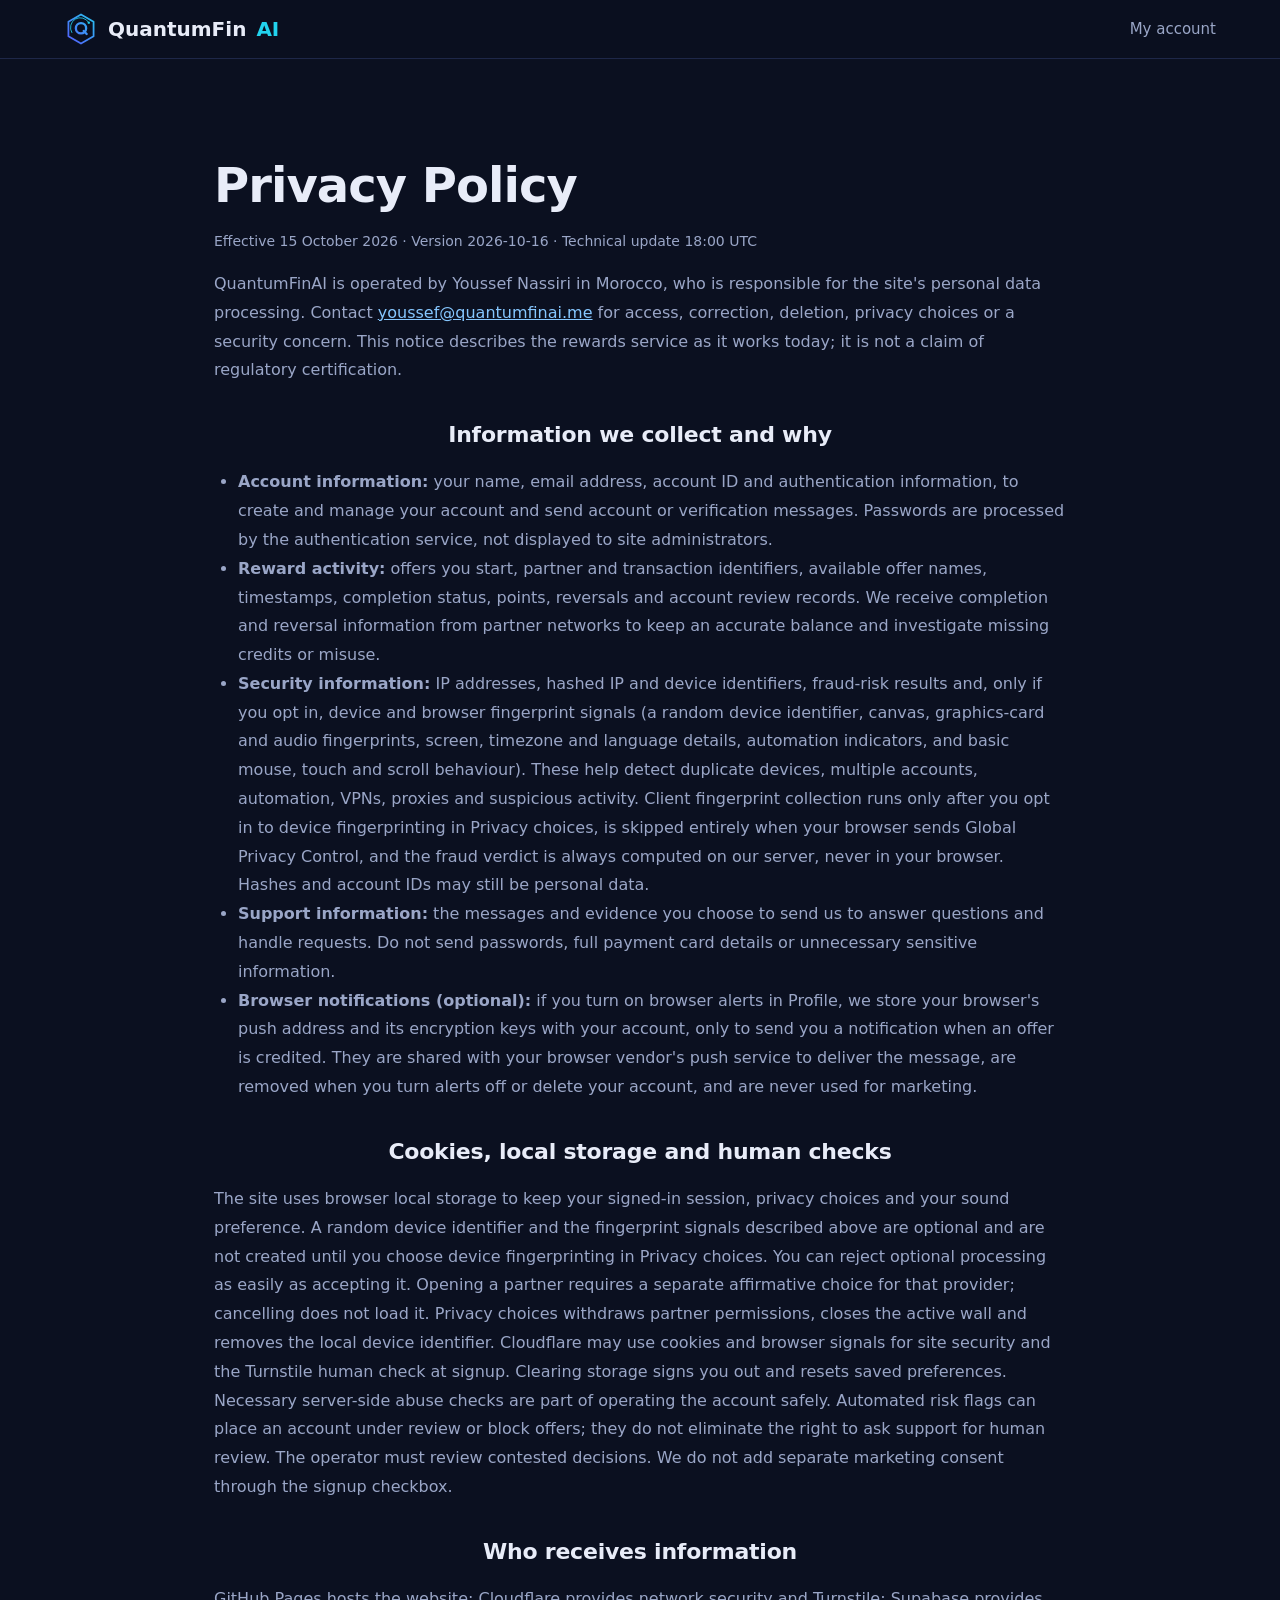
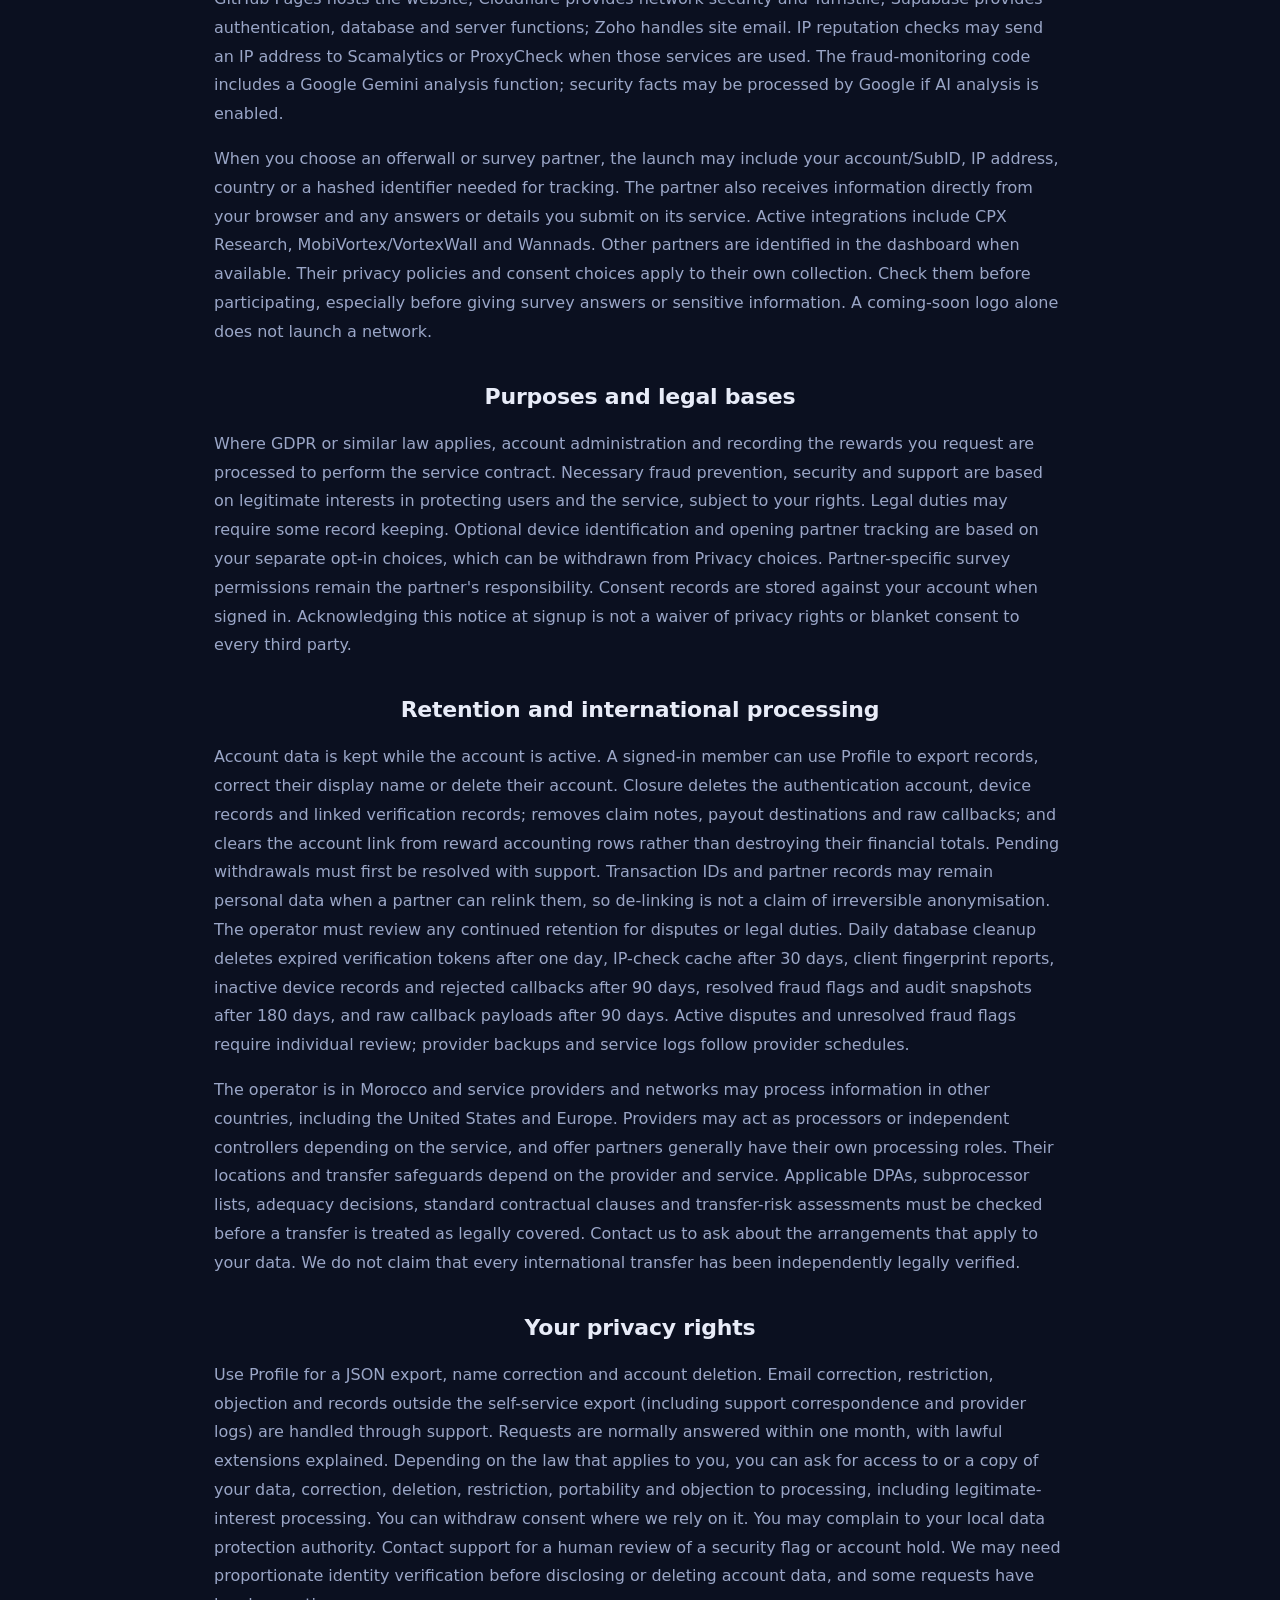
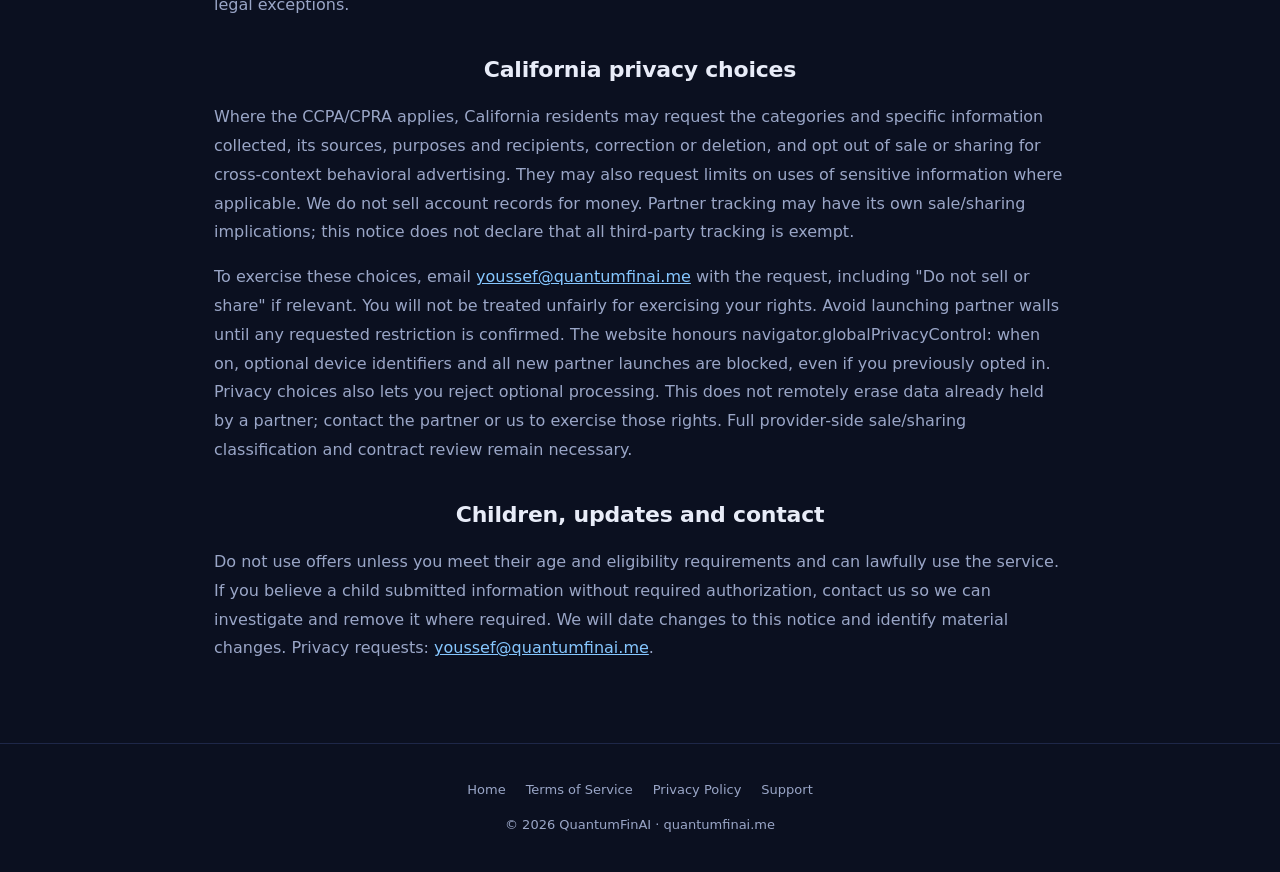
==== privacy/index.html @ 16b4fd33 "Update index.html" ====
<!doctype html><html lang="en"><head><meta charset="utf-8"><meta name="viewport" content="width=device-width,initial-scale=1"><meta name="theme-color" content="#0b1020"><title>Privacy Policy | QuantumFinAI</title><link rel="icon" href="/favicon.svg" type="image/svg+xml">
<link rel="icon" type="image/png" sizes="32x32" href="/favicon-32.png">
<link rel="shortcut icon" href="/favicon.ico">
<link rel="apple-touch-icon" href="/apple-touch-icon.png"><link rel="stylesheet" href="/style.css?v=20261014m"><style>.legal{max-width:900px;margin:auto;padding:100px 24px 64px}.legal h1{font-size:clamp(32px,6vw,48px);margin-bottom:16px}.legal h2{font-size:22px;margin:32px 0 12px}.legal p,.legal li{line-height:1.8;color:var(--mut)}.legal ul{padding-left:24px}.legal a{color:#86c7ff;text-decoration:underline}.legal .updated{font-size:14px}.nav .brand{white-space:nowrap}</style></head><body><header class="nav"><a class="brand" href="/"><img class="logo" src="/assets/logo/logo-mark.svg" alt="QuantumFinAI logo"> QuantumFin<b>AI</b></a><nav><a href="/#account">My account</a></nav></header><main class="legal"><h1>Privacy Policy</h1><p class="updated">Effective 15 October 2026 · Version 2026-10-16 · Technical update 18:00 UTC</p><p>QuantumFinAI is operated by Youssef Nassiri in Morocco, who is responsible for the site's personal data processing. Contact <a href="mailto:youssef@quantumfinai.me">youssef@quantumfinai.me</a> for access, correction, deletion, privacy choices or a security concern. This notice describes the rewards service as it works today; it is not a claim of regulatory certification.</p>
<h2>Information we collect and why</h2><ul><li><strong>Account information:</strong> your name, email address, account ID and authentication information, to create and manage your account and send account or verification messages. Passwords are processed by the authentication service, not displayed to site administrators.</li><li><strong>Reward activity:</strong> offers you start, partner and transaction identifiers, available offer names, timestamps, completion status, points, reversals and account review records. We receive completion and reversal information from partner networks to keep an accurate balance and investigate missing credits or misuse.</li><li><strong>Security information:</strong> IP addresses, hashed IP and device identifiers, fraud-risk results and, only if you opt in, device and browser fingerprint signals (a random device identifier, canvas, graphics-card and audio fingerprints, screen, timezone and language details, automation indicators, and basic mouse, touch and scroll behaviour). These help detect duplicate devices, multiple accounts, automation, VPNs, proxies and suspicious activity. Client fingerprint collection runs only after you opt in to device fingerprinting in Privacy choices, is skipped entirely when your browser sends Global Privacy Control, and the fraud verdict is always computed on our server, never in your browser. Hashes and account IDs may still be personal data.</li><li><strong>Support information:</strong> the messages and evidence you choose to send us to answer questions and handle requests. Do not send passwords, full payment card details or unnecessary sensitive information.</li><li><strong>Browser notifications (optional):</strong> if you turn on browser alerts in Profile, we store your browser's push address and its encryption keys with your account, only to send you a notification when an offer is credited. They are shared with your browser vendor's push service to deliver the message, are removed when you turn alerts off or delete your account, and are never used for marketing.</li></ul>
<h2>Cookies, local storage and human checks</h2><p>The site uses browser local storage to keep your signed-in session, privacy choices and your sound preference. A random device identifier and the fingerprint signals described above are optional and are not created until you choose device fingerprinting in Privacy choices. You can reject optional processing as easily as accepting it. Opening a partner requires a separate affirmative choice for that provider; cancelling does not load it. Privacy choices withdraws partner permissions, closes the active wall and removes the local device identifier. Cloudflare may use cookies and browser signals for site security and the Turnstile human check at signup. Clearing storage signs you out and resets saved preferences. Necessary server-side abuse checks are part of operating the account safely. Automated risk flags can place an account under review or block offers; they do not eliminate the right to ask support for human review. The operator must review contested decisions. We do not add separate marketing consent through the signup checkbox.</p>
<h2>Who receives information</h2><p>GitHub Pages hosts the website; Cloudflare provides network security and Turnstile; Supabase provides authentication, database and server functions; Zoho handles site email. IP reputation checks may send an IP address to Scamalytics or ProxyCheck when those services are used. The fraud-monitoring code includes a Google Gemini analysis function; security facts may be processed by Google if AI analysis is enabled.</p><p>When you choose an offerwall or survey partner, the launch may include your account/SubID, IP address, country or a hashed identifier needed for tracking. The partner also receives information directly from your browser and any answers or details you submit on its service. Active integrations include CPX Research, MobiVortex/VortexWall and Wannads. Other partners are identified in the dashboard when available. Their privacy policies and consent choices apply to their own collection. Check them before participating, especially before giving survey answers or sensitive information. A coming-soon logo alone does not launch a network.</p>
<h2>Purposes and legal bases</h2><p>Where GDPR or similar law applies, account administration and recording the rewards you request are processed to perform the service contract. Necessary fraud prevention, security and support are based on legitimate interests in protecting users and the service, subject to your rights. Legal duties may require some record keeping. Optional device identification and opening partner tracking are based on your separate opt-in choices, which can be withdrawn from Privacy choices. Partner-specific survey permissions remain the partner's responsibility. Consent records are stored against your account when signed in. Acknowledging this notice at signup is not a waiver of privacy rights or blanket consent to every third party.</p>
<h2>Retention and international processing</h2><p>Account data is kept while the account is active. A signed-in member can use Profile to export records, correct their display name or delete their account. Closure deletes the authentication account, device records and linked verification records; removes claim notes, payout destinations and raw callbacks; and clears the account link from reward accounting rows rather than destroying their financial totals. Pending withdrawals must first be resolved with support. Transaction IDs and partner records may remain personal data when a partner can relink them, so de-linking is not a claim of irreversible anonymisation. The operator must review any continued retention for disputes or legal duties. Daily database cleanup deletes expired verification tokens after one day, IP-check cache after 30 days, client fingerprint reports, inactive device records and rejected callbacks after 90 days, resolved fraud flags and audit snapshots after 180 days, and raw callback payloads after 90 days. Active disputes and unresolved fraud flags require individual review; provider backups and service logs follow provider schedules.</p><p>The operator is in Morocco and service providers and networks may process information in other countries, including the United States and Europe. Providers may act as processors or independent controllers depending on the service, and offer partners generally have their own processing roles. Their locations and transfer safeguards depend on the provider and service. Applicable DPAs, subprocessor lists, adequacy decisions, standard contractual clauses and transfer-risk assessments must be checked before a transfer is treated as legally covered. Contact us to ask about the arrangements that apply to your data. We do not claim that every international transfer has been independently legally verified.</p>
<h2>Your privacy rights</h2><p>Use Profile for a JSON export, name correction and account deletion. Email correction, restriction, objection and records outside the self-service export (including support correspondence and provider logs) are handled through support. Requests are normally answered within one month, with lawful extensions explained. Depending on the law that applies to you, you can ask for access to or a copy of your data, correction, deletion, restriction, portability and objection to processing, including legitimate-interest processing. You can withdraw consent where we rely on it. You may complain to your local data protection authority. Contact support for a human review of a security flag or account hold. We may need proportionate identity verification before disclosing or deleting account data, and some requests have legal exceptions.</p>
<h2>California privacy choices</h2><p>Where the CCPA/CPRA applies, California residents may request the categories and specific information collected, its sources, purposes and recipients, correction or deletion, and opt out of sale or sharing for cross-context behavioral advertising. They may also request limits on uses of sensitive information where applicable. We do not sell account records for money. Partner tracking may have its own sale/sharing implications; this notice does not declare that all third-party tracking is exempt.</p><p>To exercise these choices, email <a href="mailto:youssef@quantumfinai.me?subject=Privacy%20request">youssef@quantumfinai.me</a> with the request, including "Do not sell or share" if relevant. You will not be treated unfairly for exercising your rights. Avoid launching partner walls until any requested restriction is confirmed. The website honours navigator.globalPrivacyControl: when on, optional device identifiers and all new partner launches are blocked, even if you previously opted in. Privacy choices also lets you reject optional processing. This does not remotely erase data already held by a partner; contact the partner or us to exercise those rights. Full provider-side sale/sharing classification and contract review remain necessary.</p>
<h2>Children, updates and contact</h2><p>Do not use offers unless you meet their age and eligibility requirements and can lawfully use the service. If you believe a child submitted information without required authorization, contact us so we can investigate and remove it where required. We will date changes to this notice and identify material changes. Privacy requests: <a href="mailto:youssef@quantumfinai.me">youssef@quantumfinai.me</a>.</p></main><footer><div class="fl"><a href="/">Home</a><a href="/terms">Terms of Service</a><a href="/privacy">Privacy Policy</a><a href="mailto:youssef@quantumfinai.me">Support</a></div>© 2026 QuantumFinAI · quantumfinai.me</footer></body></html>
---- style.css ----
:root{--bg:#0b1020;--bg2:#10172c;--card:#151d38;--tx:#e8ecf8;--mut:#9aa6c7;--a:#4f8cff;--b:#8b5cf6;--c:#22d3ee}
*{box-sizing:border-box}html{scroll-behavior:smooth}
body{margin:0;background:var(--bg);color:var(--tx);font-family:system-ui,"Segoe UI",Tahoma,Arial,sans-serif;line-height:1.6}
a{color:inherit;text-decoration:none}
.nav{position:sticky;top:0;z-index:5;display:flex;justify-content:space-between;align-items:center;padding:14px 5vw;background:rgba(11,16,32,.9);backdrop-filter:blur(8px);border-bottom:1px solid #1e2748}
.nav nav{display:flex;gap:22px;align-items:center;font-size:15px;color:var(--mut)}
.nav nav a:hover{color:#fff}
.brand{font-weight:700;font-size:20px;display:flex;align-items:center;gap:10px;direction:ltr}
.brand b{color:var(--c)}
.logo{width:34px;height:34px;display:block}
.btn{display:inline-block;border:0;cursor:pointer;color:#fff;font:inherit;font-weight:600;padding:10px 20px;border-radius:12px;background:linear-gradient(135deg,var(--a),var(--b));transition:transform .15s,box-shadow .15s}
.btn:hover{transform:translateY(-2px);box-shadow:0 8px 24px rgba(79,140,255,.35)}
.btn.small{padding:7px 16px;font-size:14px}.btn.big{padding:14px 28px;font-size:17px}
.btn.ghost{background:transparent;border:1px solid #33407a}
.hero{text-align:center;padding:90px 5vw 70px;background:radial-gradient(ellipse at 50% 0,#1b2a66 0,transparent 65%)}
.badge{display:inline-block;padding:5px 14px;border:1px solid #33407a;border-radius:99px;color:var(--c);font-size:13px;margin-bottom:20px}
h1{font-size:clamp(32px,5.5vw,60px);margin:0 0 16px;line-height:1.25}
.grad{background:linear-gradient(90deg,var(--a),var(--c));-webkit-background-clip:text;background-clip:text;color:transparent}
.sub{max-width:640px;margin:0 auto 30px;color:var(--mut);font-size:18px}
.cta{display:flex;gap:14px;justify-content:center;flex-wrap:wrap}
.note{color:var(--mut);font-size:13px;margin-top:14px}
section{padding:64px 5vw}section.alt{background:var(--bg2)}
h2{font-size:30px;margin:0 0 28px}h2 small{font-size:15px;color:var(--mut);font-weight:400;margin-inline-start:10px}
.grid{display:grid;grid-template-columns:repeat(auto-fill,minmax(250px,1fr));gap:20px}
.card{background:var(--card);border:1px solid #232d55;border-radius:16px;padding:22px;display:flex;flex-direction:column;gap:8px;transition:transform .2s,border-color .2s}
.card:hover{transform:translateY(-4px);border-color:var(--a)}
.card h3{margin:0;font-size:18px}.card p{margin:0;color:var(--mut);font-size:15px;flex:1}
.thumb{height:110px;border-radius:12px;background:linear-gradient(135deg,var(--a),var(--b));display:grid;place-items:center;font-size:40px}
.price{font-weight:700;color:var(--c)}
.tag{align-self:flex-start;font-size:12px;padding:3px 10px;border-radius:99px;background:#1f2a55;color:var(--c)}
.ico{font-size:34px}
.cardbox{display:flex;gap:40px;align-items:center;justify-content:space-between;flex-wrap:wrap;max-width:980px;margin:auto;background:var(--card);border:1px solid #232d55;border-radius:24px;padding:40px}
.cardbox .txt{flex:1;min-width:260px}.cardbox p{color:var(--mut)}
.ccard{width:320px;height:200px;border-radius:18px;padding:22px;background:linear-gradient(135deg,#1d4ed8,#7c3aed 60%,#06b6d4);display:flex;flex-direction:column;justify-content:space-between;direction:ltr;box-shadow:0 20px 50px rgba(79,70,229,.35);transform:rotate(-3deg);transition:transform .3s}
.ccard:hover{transform:rotate(0)}
.chip{width:42px;height:32px;border-radius:7px;background:#f5d98a}
.num{font-size:20px;letter-spacing:2px}.row{display:flex;justify-content:space-between;font-size:12px;opacity:.85}
.formbox{max-width:460px;margin:auto;background:var(--card);border:1px solid #232d55;border-radius:20px;padding:32px}
form{display:flex;flex-direction:column;gap:16px}label{display:flex;flex-direction:column;gap:6px;font-size:14px;color:var(--mut)}
input{padding:12px;border-radius:10px;border:1px solid #2d3a70;background:#0d1330;color:#fff;font:inherit}
input:focus{outline:2px solid var(--a)}
footer{text-align:center;padding:30px;color:var(--mut);font-size:13px;border-top:1px solid #1e2748}
#toast{position:fixed;bottom:24px;left:50%;transform:translate(-50%,100px);background:#1f2a55;border:1px solid var(--a);padding:12px 22px;border-radius:12px;transition:transform .3s;z-index:9}
#toast.on{transform:translate(-50%,0)}
@media(max-width:720px){.nav nav a:not(.btn){display:none}}
.sh{font-size:16px;color:var(--mut);margin:20px 0 12px}
.pills{display:flex;flex-wrap:wrap;gap:12px}
.pill{background:var(--card);border:1px solid #232d55;border-radius:12px;padding:12px 18px;font-size:15px;display:flex;gap:10px;align-items:center}
.pill i{font-style:normal;font-weight:800;font-size:12px;padding:4px 8px;border-radius:6px;background:linear-gradient(135deg,var(--a),var(--b));direction:ltr}
.card .def{font-size:13px;color:var(--c)}
.tabs{display:flex;gap:8px;margin-bottom:18px}.tab{flex:1;padding:9px;border-radius:10px;border:1px solid #2d3a70;background:transparent;color:var(--mut);font:inherit;cursor:pointer}.tab.on{background:linear-gradient(135deg,var(--a),var(--b));color:#fff;border-color:transparent}
/* motion */
@keyframes rise{from{opacity:0;transform:translateY(18px)}to{opacity:1;transform:none}}
@keyframes float{0%,100%{transform:rotate(-3deg) translateY(0)}50%{transform:rotate(-3deg) translateY(-10px)}}
@keyframes glow{0%,100%{opacity:.55}50%{opacity:1}}
.hero>*{animation:rise .7s both}.hero>*:nth-child(2){animation-delay:.08s}.hero>*:nth-child(3){animation-delay:.16s}.hero>*:nth-child(4){animation-delay:.24s}.hero>*:nth-child(5){animation-delay:.32s}
.hero{position:relative;overflow:hidden}.hero::before{content:"";position:absolute;inset:-30% 20% auto;height:420px;background:radial-gradient(circle,rgba(34,211,238,.18),transparent 65%);animation:glow 6s ease-in-out infinite;pointer-events:none}
.js .rv{opacity:0;transform:translateY(22px);transition:opacity .6s ease,transform .6s ease}
.js .rv.in{opacity:1;transform:none}
.card,.pill,.btn,.tab,input{transition:transform .25s ease,box-shadow .25s ease,border-color .25s ease,background .25s ease,opacity .6s ease}
.card:hover{box-shadow:0 14px 34px rgba(79,140,255,.18)}
.thumb{transition:filter .3s}.card:hover .thumb{filter:brightness(1.15)}
.pill:hover{transform:translateY(-3px);border-color:var(--a)}
.ccard{animation:float 6s ease-in-out infinite}.ccard:hover{animation-play-state:paused}
.nav nav a:not(.btn){position:relative}.nav nav a:not(.btn)::after{content:"";position:absolute;left:0;bottom:-4px;height:2px;width:0;background:var(--c);transition:width .25s}.nav nav a:not(.btn):hover::after{width:100%}
.btn:active{transform:scale(.97)}
@media(prefers-reduced-motion:reduce){*,*::before,*::after{animation:none!important;transition:none!important}.js .rv{opacity:1;transform:none}html{scroll-behavior:auto}}

.bal{font-size:44px;font-weight:800}.bal small{font-size:16px;color:var(--mut);font-weight:500}
.bar{height:8px;border-radius:8px;background:#1e2748;margin:10px 0 14px;overflow:hidden}.bar i{display:block;height:100%;background:linear-gradient(90deg,var(--a),var(--c))}
.slot{opacity:.85;border-style:dashed}.pts{margin-top:8px;color:var(--c);font-weight:600}
.pill small{display:block;color:var(--mut);font-size:12px}.chips .pill{cursor:default}.chips .pill.on{border-color:var(--a);color:#fff}
.faq{max-width:760px;margin:0 auto}.faq details{background:var(--card);border:1px solid #1e2748;border-radius:12px;padding:14px 18px;margin-bottom:10px}
.faq summary{cursor:pointer;font-weight:600}.faq p{color:var(--mut);margin:8px 0 0}

/* premium pass */
body{-webkit-font-smoothing:antialiased;overflow-x:hidden}
.nav{padding:12px 5vw}.nav nav{gap:20px}
.hero{padding:clamp(56px,10vw,120px) 5vw clamp(48px,7vw,80px);background:radial-gradient(ellipse at 50% -10%,#24388a 0,transparent 60%),radial-gradient(circle at 85% 30%,rgba(139,92,246,.18),transparent 45%)}
h1{letter-spacing:-.02em;line-height:1.12;font-size:clamp(34px,7vw,68px)}
.sub{font-size:clamp(16px,2.2vw,20px)}
.stats{display:flex;justify-content:center;gap:clamp(18px,5vw,56px);margin-top:44px;flex-wrap:wrap}
.stats div{display:flex;flex-direction:column;align-items:center}.stats b{font-size:22px;background:linear-gradient(90deg,var(--a),var(--c));-webkit-background-clip:text;background-clip:text;color:transparent}.stats span{font-size:13px;color:var(--mut)}
section{padding:clamp(48px,8vw,96px) 5vw}
h2{font-size:clamp(26px,4vw,38px);letter-spacing:-.01em;text-align:center;margin-bottom:34px}
.lead{max-width:640px;margin:-16px auto 34px;text-align:center;color:var(--mut)}
.grid{max-width:1100px;margin:auto}
.card{background:linear-gradient(180deg,rgba(255,255,255,.04),rgba(255,255,255,.01)),var(--card);box-shadow:0 1px 0 rgba(255,255,255,.04) inset}
.steps .thumb{height:70px;font-size:30px}
.pills{justify-content:center;max-width:1100px;margin:auto}
.faq details[open]{border-color:var(--a)}
.btn{box-shadow:0 6px 20px rgba(79,140,255,.22)}
a:focus-visible,button:focus-visible,summary:focus-visible,input:focus-visible{outline:2px solid var(--c);outline-offset:2px}
footer{padding:36px 5vw}.fl{display:flex;gap:20px;justify-content:center;flex-wrap:wrap;margin-bottom:14px}.fl a:hover{color:#fff}
@media(max-width:720px){.nav nav{gap:12px}.nav nav a.btn{padding:7px 12px}.cardbox{padding:26px}.ccard{width:100%;max-width:320px}.btn.big{width:100%;text-align:center}.cta{flex-direction:column}}

select{padding:12px;border-radius:10px;border:1px solid #2d3a70;background:#0d1330;color:#fff;font:inherit}
#dash .dtabs{display:flex;gap:8px;flex-wrap:wrap;max-width:1100px;margin:0 auto 24px}#dash .dtabs .tab{flex:0 0 auto;padding:9px 18px}
.dpane{max-width:1100px;margin:auto}.list{display:flex;flex-direction:column;gap:10px}
.lrow{display:grid;grid-template-columns:1.2fr 1.4fr auto;gap:14px;align-items:center;background:var(--card);border:1px solid #232d55;border-radius:12px;padding:12px 16px}
.lrow .lm{color:var(--mut);font-size:14px}.lrow small{color:var(--mut)}
.st{display:inline-block;font-size:12px;padding:3px 10px;border-radius:99px;background:#1f2a55;color:var(--c);text-transform:capitalize}
.st-approved,.st-paid,.st-active{background:#12331f;color:#86efac}.st-rejected,.st-cancelled{background:#3a1620;color:#fca5a5}.st-completed,.st-under_review{background:#33290f;color:#fcd34d}
@media(max-width:720px){.lrow{grid-template-columns:1fr}}
[hidden]{display:none!important}
/* micro-interactions */
@keyframes pop{0%{transform:scale(.96);opacity:0}100%{transform:none;opacity:1}}
.lrow{transition:transform .2s,border-color .2s,box-shadow .2s;animation:pop .35s both}.lrow:hover{transform:translateX(4px);border-color:var(--a)}
.dpane:not([hidden]){animation:rise .4s both}
.bal span{display:inline-block;animation:pop .5s both}
.tab:hover:not(.on){border-color:var(--a);color:#fff}
.btn.small:active,.btn:active{transform:scale(.96)}
.faq details{transition:border-color .2s,background .2s}.faq details:hover{border-color:#33407a}
.faq details[open] p{animation:rise .3s both}
.stats div{transition:transform .2s}.stats div:hover{transform:translateY(-3px)}
.slot:hover{opacity:1}
.st-low,.st-normal,.st-verified{background:#12331f;color:#86efac}.st-medium,.st-review{background:#33290f;color:#fcd34d}.st-high,.st-blocked,.st-reversed{background:#3a1620;color:#fca5a5}
#netgrid .card .btn{margin-top:12px}
.ts{min-height:70px;margin:8px 0}
.st-planned,.st-in_contact{background:#33290f;color:#fcd34d}.st-partner{background:#12331f;color:#86efac}

#dash{scroll-margin-top:76px}#account{scroll-margin-top:76px}#vmsg .btn{display:block;margin-top:10px}#vmsg{line-height:1.6}

/* ---- v2: withdrawal method cards ---- */
.mcards{display:grid;grid-template-columns:repeat(auto-fill,minmax(230px,1fr));gap:16px;max-width:1100px;margin:auto}
.mcard{display:flex;gap:14px;align-items:center;background:linear-gradient(180deg,rgba(255,255,255,.05),rgba(255,255,255,.01)),var(--card);border:1px solid #232d55;border-radius:16px;padding:16px 18px;transition:transform .2s,border-color .2s,box-shadow .2s}
.mcard:hover{transform:translateY(-4px);border-color:var(--a);box-shadow:0 14px 34px rgba(79,140,255,.18)}
.mlogo{width:44px;height:44px;flex:0 0 44px;display:grid;place-items:center;background:#0d1330;border:1px solid #2d3a70;border-radius:12px;overflow:hidden}
.mlogo{font-size:22px}
.mtxt{display:flex;flex-direction:column;gap:2px}.mtxt b{font-size:15px}.mtxt small{color:var(--mut);font-size:12px}
.wdpick{display:flex;gap:10px;align-items:center}.wdpick .mlogo{width:46px;height:46px;flex-basis:46px}
.wdpick select{flex:1}
/* ---- v2: dashboard stat cards ---- */
.dstats{display:grid;grid-template-columns:repeat(auto-fit,minmax(180px,1fr));gap:14px;max-width:1100px;margin:0 auto 26px}
.dstat{background:linear-gradient(180deg,rgba(255,255,255,.05),rgba(255,255,255,.01)),var(--card);border:1px solid #232d55;border-radius:16px;padding:16px 20px;display:flex;flex-direction:column;gap:4px}
.dstat span{font-size:12px;color:var(--mut);text-transform:uppercase;letter-spacing:.06em}
.dstat b{font-size:24px;background:linear-gradient(90deg,var(--a),var(--c));-webkit-background-clip:text;background-clip:text;color:transparent}
.dstat b i{font-style:normal}
/* ---- v2: clickable filter chips ---- */
button.pill{font:inherit;color:inherit;cursor:pointer}
.chips .pill{cursor:pointer;transition:transform .2s,border-color .2s,box-shadow .2s}
.chips .pill:hover{transform:translateY(-2px);border-color:var(--a)}
.chips .pill.on{border-color:var(--a);color:#fff;box-shadow:0 6px 18px rgba(79,140,255,.25)}
/* ---- v2: floating coins in hero ---- */
.coins{position:absolute;inset:0;pointer-events:none;overflow:hidden}
.coins i{position:absolute;bottom:-40px;width:26px;height:26px;border-radius:50%;background:radial-gradient(circle at 35% 35%,#ffe9a8,#f0b90b 60%,#b8860b);box-shadow:0 0 18px rgba(240,185,11,.5);opacity:.7;animation:coinup linear infinite}
.coins i:nth-child(1){left:8%;animation-duration:9s;animation-delay:0s}
.coins i:nth-child(2){left:22%;animation-duration:12s;animation-delay:2s;width:18px;height:18px}
.coins i:nth-child(3){left:45%;animation-duration:10s;animation-delay:4s}
.coins i:nth-child(4){left:63%;animation-duration:13s;animation-delay:1s;width:20px;height:20px}
.coins i:nth-child(5){left:78%;animation-duration:11s;animation-delay:3s}
.coins i:nth-child(6){left:90%;animation-duration:14s;animation-delay:5s;width:16px;height:16px}
@keyframes coinup{to{transform:translateY(-110vh) rotate(340deg);opacity:0}}
.hero>*:not(.coins){position:relative;z-index:1}

@media (prefers-reduced-motion:reduce){.coins{display:none}}

.mcard.soon{opacity:.72;filter:saturate(.7)}.mcard.soon:hover{transform:none;box-shadow:none;border-color:#232d55}.mcard .tag{margin-left:auto;white-space:nowrap}
button.mcard{font:inherit;color:inherit;text-align:left;width:100%;cursor:pointer}
.mcard .mlogo svg{width:30px;height:30px;display:block}
.mcard.soon:active{transform:scale(.98)}

/* ---- v3: App Shell, Offerwall Hub & Modern Profile ---- */
.user-bar{display:flex;align-items:center;gap:14px}
.bal-pill{display:flex;align-items:center;gap:8px;background:#151d38;border:1px solid #2d3a70;padding:6px 14px;border-radius:99px;font-size:14px}
.bal-pill b{color:var(--c);font-size:15px}
.coin-dot{width:10px;height:10px;border-radius:50%;background:linear-gradient(135deg,#ffe9a8,#f0b90b);box-shadow:0 0 8px rgba(240,185,11,.6)}

.app-shell{padding-top:32px;max-width:1160px;margin:0 auto}
.dstat small{font-size:12px;color:var(--mut)}

.wall-grid{display:grid;grid-template-columns:repeat(auto-fill,minmax(260px,1fr));gap:18px}
.wall-card{position:relative;background:linear-gradient(145deg,#182246,#121931);border:1px solid #2a3768;border-radius:18px;padding:22px;display:flex;flex-direction:column;gap:10px;transition:transform .2s,border-color .2s,box-shadow .2s}
.wall-card:hover{transform:translateY(-4px);border-color:var(--c);box-shadow:0 14px 32px rgba(34,211,238,.14)}
.wall-card.live{border-color:rgba(34,211,238,.45)}
.wall-head{display:flex;align-items:center;gap:14px}
.wall-logo{width:48px;height:48px;border-radius:14px;background:linear-gradient(135deg,var(--a),var(--b));display:grid;place-items:center;font-weight:800;font-size:18px;color:#fff}
.wall-viewer{margin-top:24px;background:var(--card);border:1px solid var(--a);border-radius:18px;overflow:hidden}
.wall-bar{display:flex;justify-content:space-between;align-items:center;padding:12px 18px;background:#0d1330;border-bottom:1px solid #232d55}

.prof-grid{display:grid;grid-template-columns:repeat(auto-fit,minmax(320px,1fr));gap:22px}
.prof-card{background:var(--card);border:1px solid #232d55;border-radius:20px;padding:26px;display:flex;flex-direction:column;justify-content:space-between}
.prof-head{display:flex;align-items:center;gap:16px;padding-bottom:20px;border-bottom:1px solid #1e2748}
.prof-avatar{width:60px;height:60px;border-radius:16px;background:linear-gradient(135deg,var(--a),var(--c));display:grid;place-items:center;font-size:24px;font-weight:800;color:#0b1020}
.prof-meta{display:flex;flex-direction:column;gap:14px;padding-top:18px}
.prof-row{display:flex;justify-content:space-between;align-items:center;font-size:14px}
.prof-row > span:first-child{color:var(--mut)}
.uid-box{display:flex;align-items:center;justify-content:space-between;gap:10px;background:#0d1330;border:1px solid #2d3a70;border-radius:12px;padding:10px 14px;margin-bottom:16px}
.uid-box code{font-size:13px;color:var(--c);word-break:break-all}
.prof-rules{display:flex;flex-direction:column;gap:6px;color:var(--mut);background:rgba(13,19,48,.5);padding:12px;border-radius:10px}

.wd-layout{display:grid;grid-template-columns:1fr 1.2fr;gap:28px;align-items:start}
@media(max-width:820px){.wd-layout{grid-template-columns:1fr}}

.modal{background:var(--card);color:var(--tx);border:1px solid var(--a);border-radius:18px;padding:24px;width:min(420px,92vw);box-shadow:0 24px 60px rgba(0,0,0,.6)}
.modal::backdrop{background:rgba(6,10,22,.75);backdrop-filter:blur(4px)}



@media(max-width:600px){.dstats{grid-template-columns:1fr 1fr!important;gap:10px}.dstat{padding:14px}.dstat b{font-size:22px}}

#hero-canvas{position:absolute;inset:0;width:100%;height:100%;pointer-events:none;z-index:0;opacity:.75}
.hero>*:not(canvas){position:relative;z-index:1}
.card,.wall-card,.mcard,.dstat{position:relative;--mx:50%;--my:50%}
.card::before,.wall-card::before,.mcard::before,.dstat::before{content:"";position:absolute;inset:0;border-radius:inherit;background:radial-gradient(420px circle at var(--mx) var(--my),rgba(34,211,238,.12),transparent 45%);opacity:0;transition:opacity .3s;pointer-events:none}
.card:hover::before,.wall-card:hover::before,.mcard:hover::before,.dstat:hover::before{opacity:1}
@media(max-width:720px){#dash .dtabs{flex-wrap:nowrap;overflow-x:auto;scrollbar-width:none;padding-bottom:4px}#dash .dtabs::-webkit-scrollbar{display:none}}
@media(prefers-reduced-motion:reduce){#hero-canvas{display:none}}
#snd-toggle{position:fixed;left:14px;bottom:14px;z-index:60;width:40px;height:40px;border-radius:50%;border:1px solid #232d55;background:rgba(13,19,48,.85);color:#fff;font-size:18px;line-height:1;cursor:pointer;backdrop-filter:blur(6px)}#snd-toggle:hover{border-color:#4f8cff}

.wall-sect{grid-column:1/-1;margin:14px 0 2px;font-size:15px;letter-spacing:.06em;text-transform:uppercase;color:#8fa0d6}
.wall-sect:first-child{margin-top:0}
.wall-card.live .wall-logo{box-shadow:0 0 0 2px rgba(34,211,238,.5)}

/* Pending state while an action runs */
.btn.busy{opacity:.55;cursor:progress}

#privacy-dialog{max-width:560px;width:calc(100% - 32px);max-height:85dvh;overflow:auto;background:#10182b;color:#e7edf7;border:1px solid #47617e;border-radius:16px;padding:24px}#privacy-dialog::backdrop{background:#000a}#privacy-dialog p,#privacy-dialog label{line-height:1.65}#privacy-dialog input{width:18px;height:18px;display:inline-block;margin-right:8px}.privacy-actions{display:flex;flex-wrap:wrap;gap:12px;margin-top:18px}.privacy-fixed{position:fixed;bottom:14px;left:14px;z-index:90;background:#10182b}

.wall-logo.wall-logo-wide{width:96px}
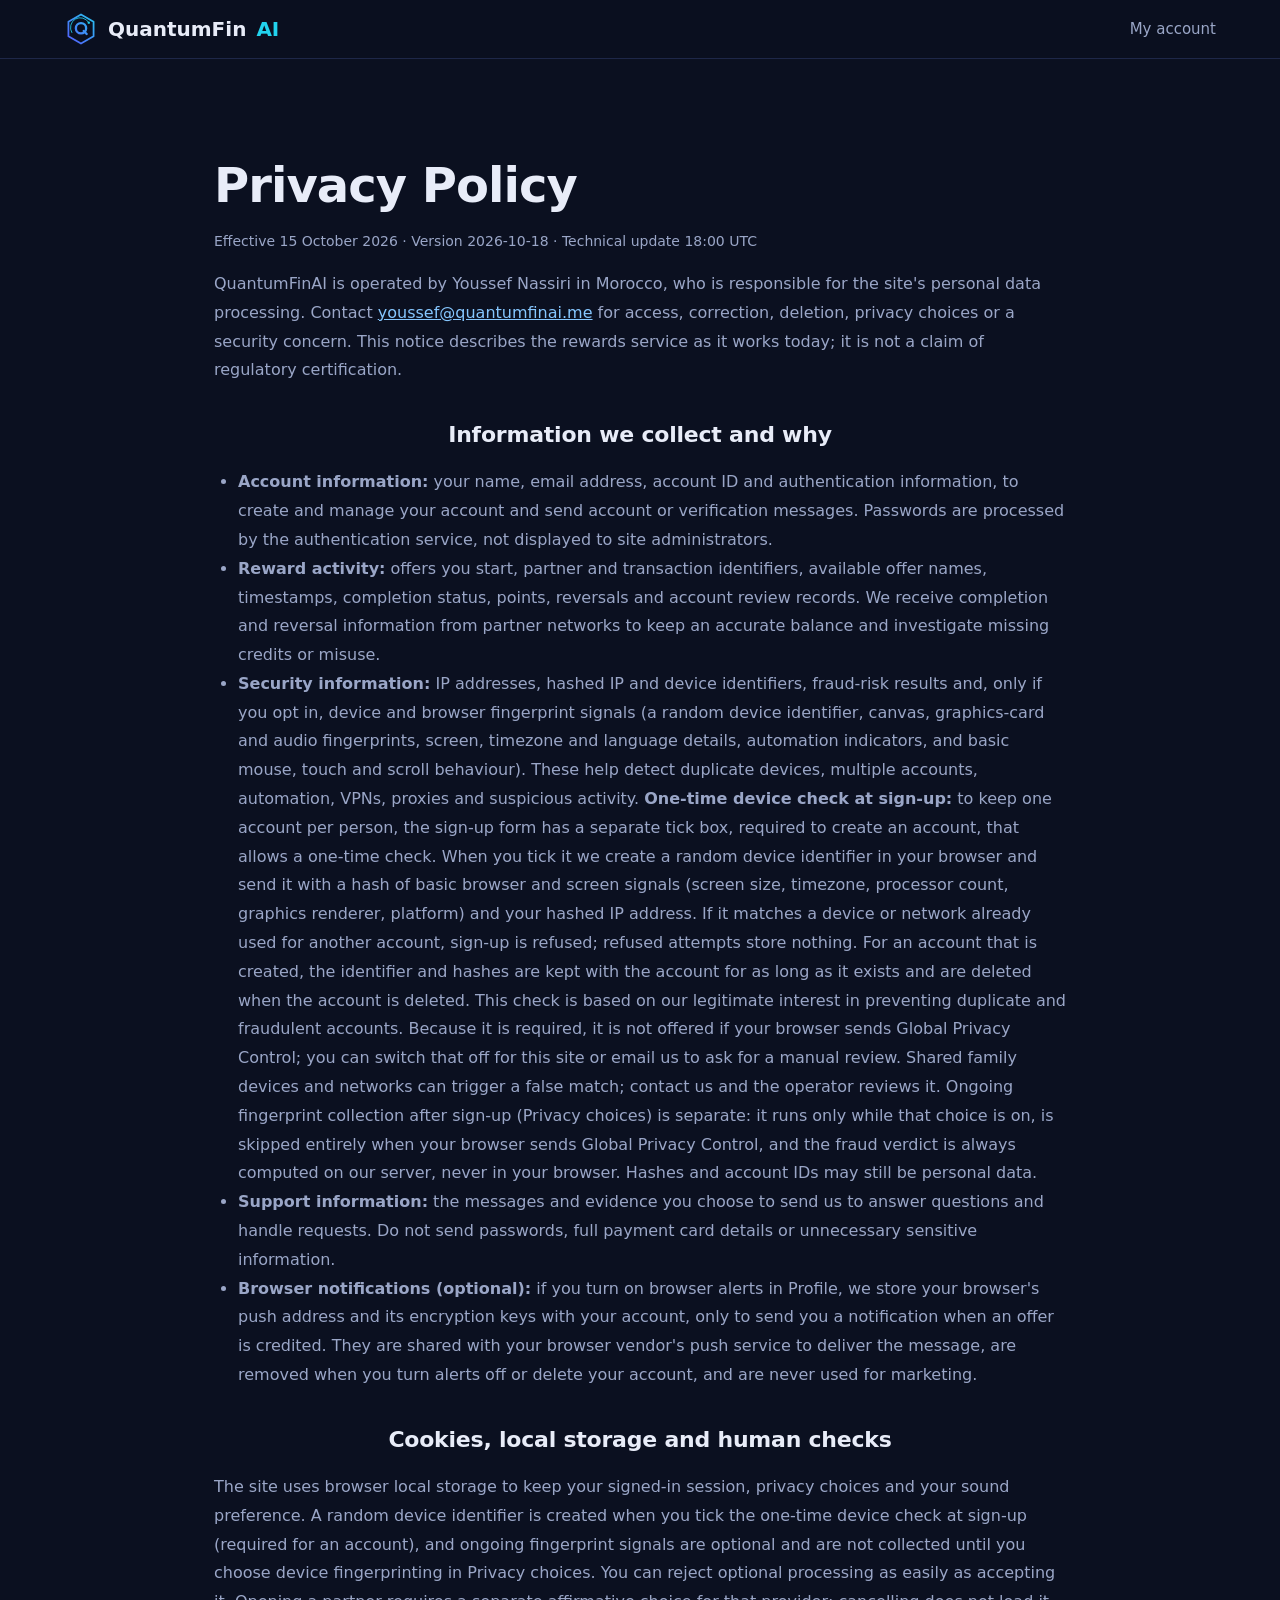
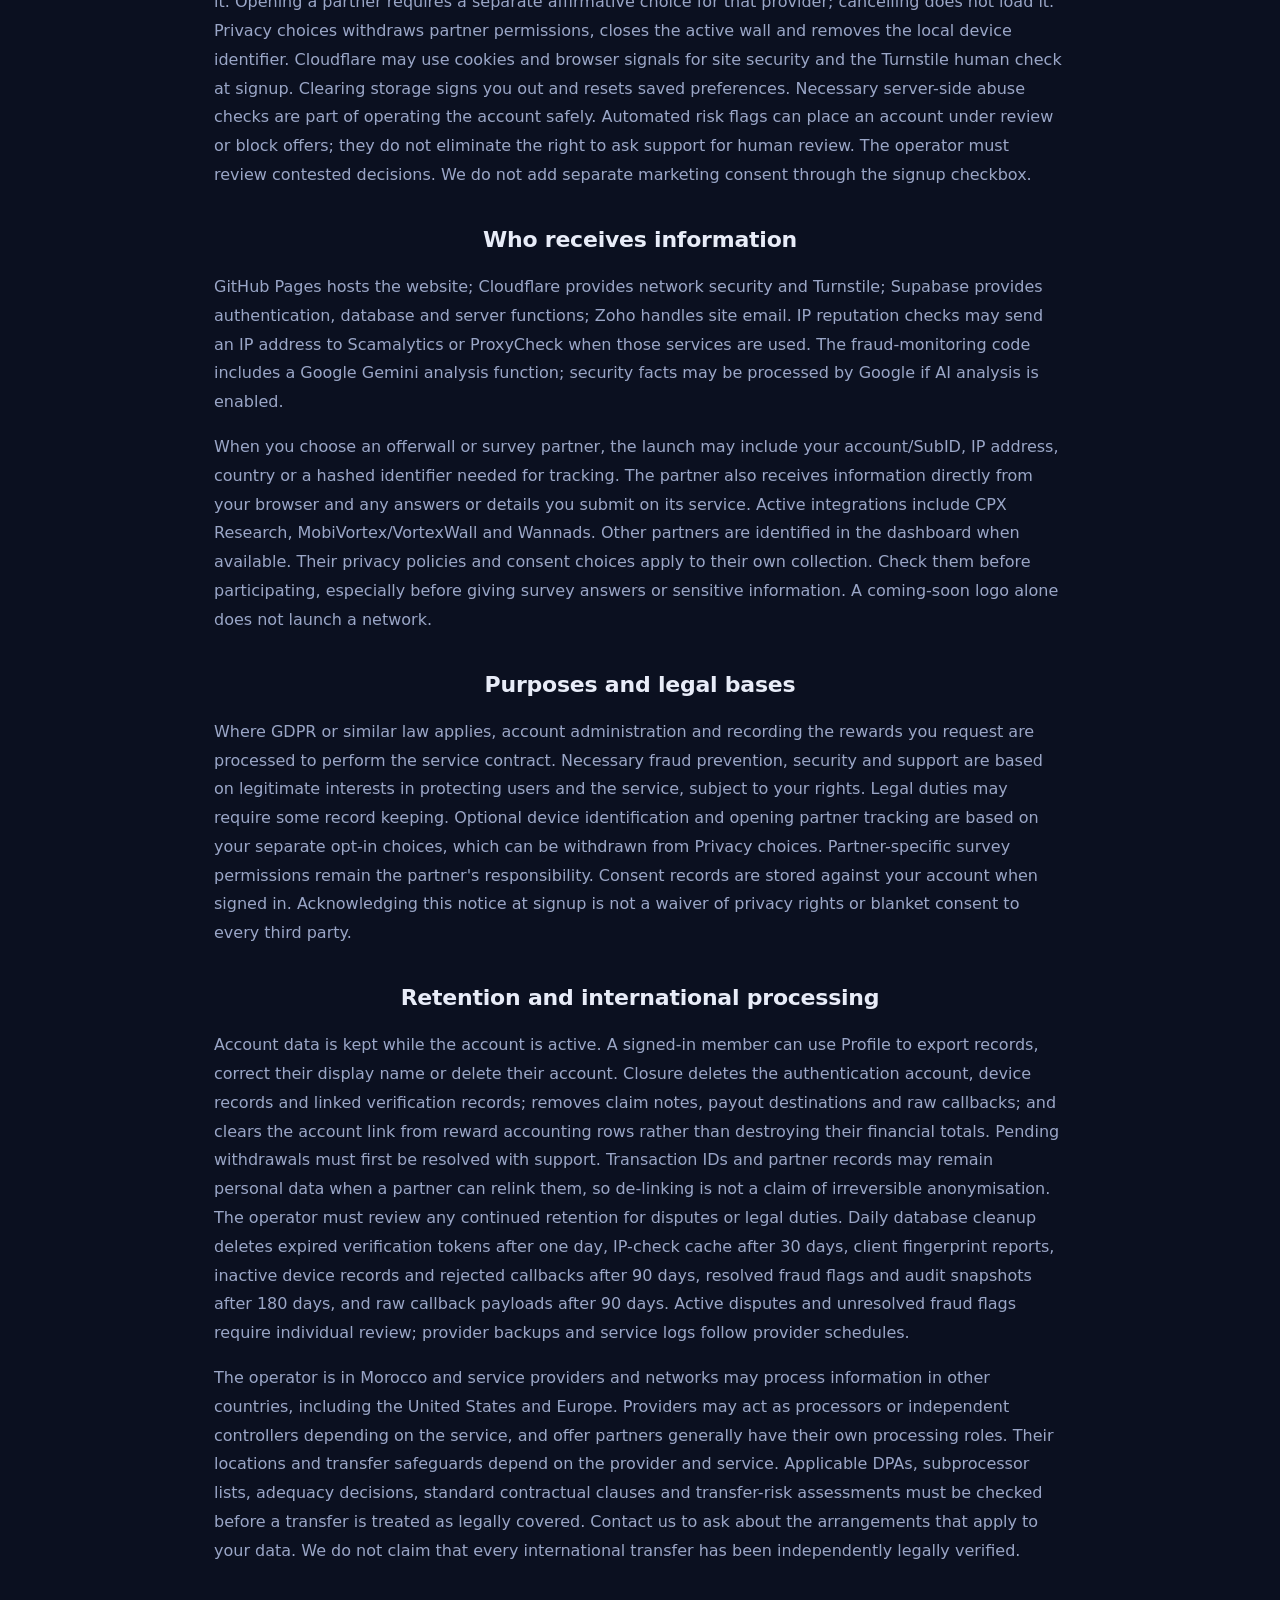
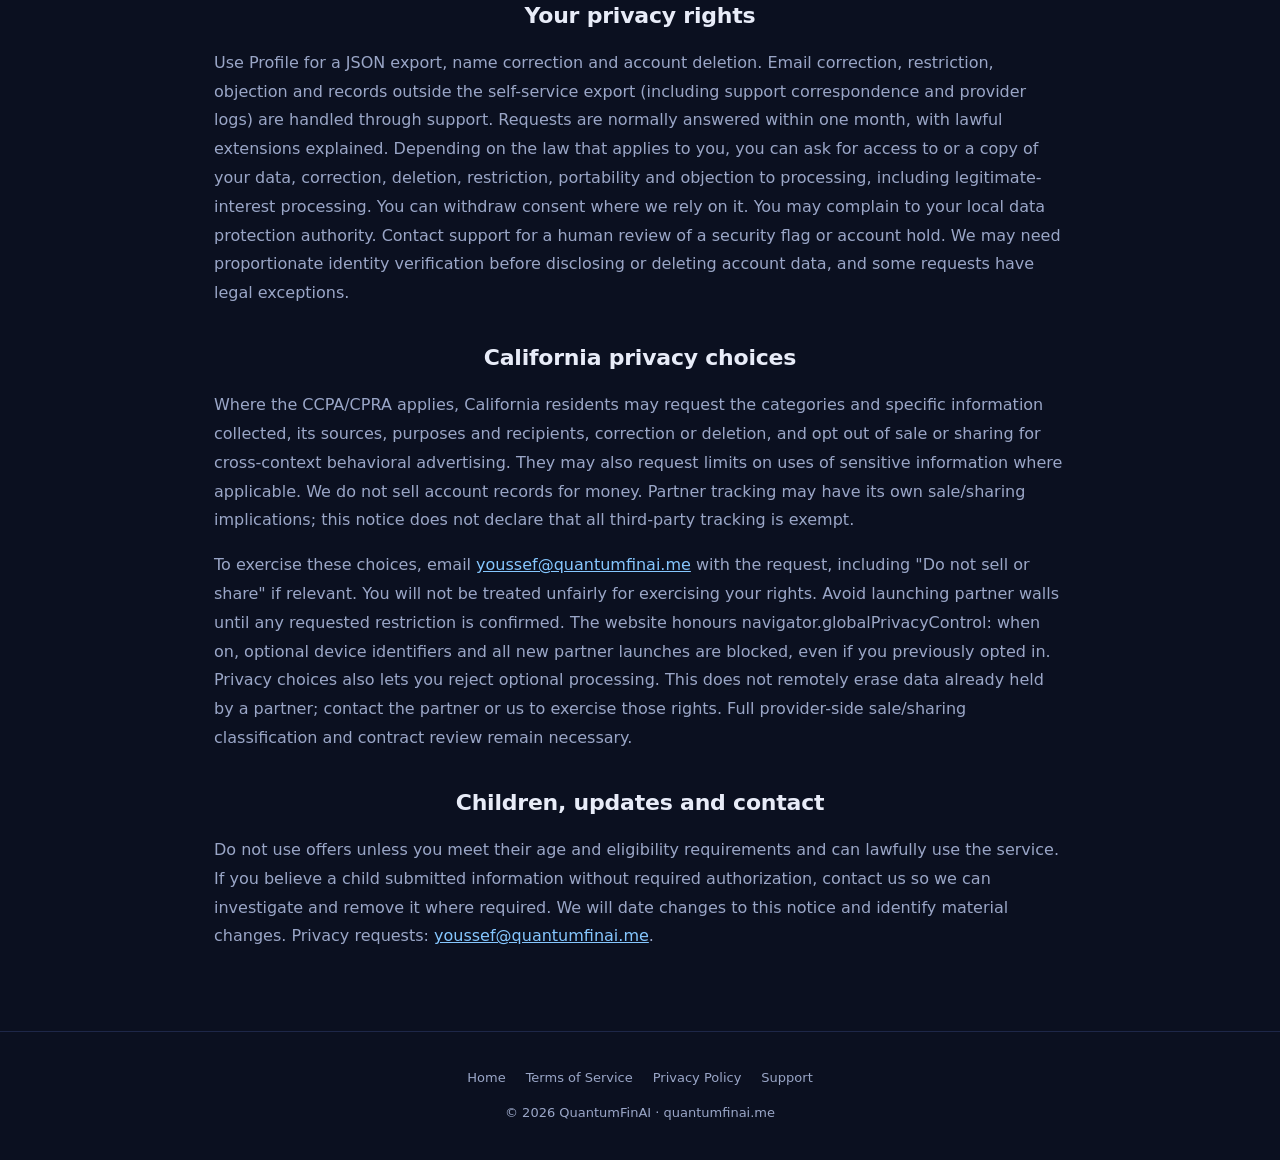
==== commit 0d646100: "Update index.html" ====
--- a/privacy/index.html
+++ b/privacy/index.html
@@ -1,9 +1,9 @@
 <!doctype html><html lang="en"><head><meta charset="utf-8"><meta name="viewport" content="width=device-width,initial-scale=1"><meta name="theme-color" content="#0b1020"><title>Privacy Policy | QuantumFinAI</title><link rel="icon" href="/favicon.svg" type="image/svg+xml">
 <link rel="icon" type="image/png" sizes="32x32" href="/favicon-32.png">
 <link rel="shortcut icon" href="/favicon.ico">
-<link rel="apple-touch-icon" href="/apple-touch-icon.png"><link rel="stylesheet" href="/style.css?v=20261014m"><style>.legal{max-width:900px;margin:auto;padding:100px 24px 64px}.legal h1{font-size:clamp(32px,6vw,48px);margin-bottom:16px}.legal h2{font-size:22px;margin:32px 0 12px}.legal p,.legal li{line-height:1.8;color:var(--mut)}.legal ul{padding-left:24px}.legal a{color:#86c7ff;text-decoration:underline}.legal .updated{font-size:14px}.nav .brand{white-space:nowrap}</style></head><body><header class="nav"><a class="brand" href="/"><img class="logo" src="/assets/logo/logo-mark.svg" alt="QuantumFinAI logo"> QuantumFin<b>AI</b></a><nav><a href="/#account">My account</a></nav></header><main class="legal"><h1>Privacy Policy</h1><p class="updated">Effective 15 October 2026 · Version 2026-10-16 · Technical update 18:00 UTC</p><p>QuantumFinAI is operated by Youssef Nassiri in Morocco, who is responsible for the site's personal data processing. Contact <a href="mailto:youssef@quantumfinai.me">youssef@quantumfinai.me</a> for access, correction, deletion, privacy choices or a security concern. This notice describes the rewards service as it works today; it is not a claim of regulatory certification.</p>
-<h2>Information we collect and why</h2><ul><li><strong>Account information:</strong> your name, email address, account ID and authentication information, to create and manage your account and send account or verification messages. Passwords are processed by the authentication service, not displayed to site administrators.</li><li><strong>Reward activity:</strong> offers you start, partner and transaction identifiers, available offer names, timestamps, completion status, points, reversals and account review records. We receive completion and reversal information from partner networks to keep an accurate balance and investigate missing credits or misuse.</li><li><strong>Security information:</strong> IP addresses, hashed IP and device identifiers, fraud-risk results and, only if you opt in, device and browser fingerprint signals (a random device identifier, canvas, graphics-card and audio fingerprints, screen, timezone and language details, automation indicators, and basic mouse, touch and scroll behaviour). These help detect duplicate devices, multiple accounts, automation, VPNs, proxies and suspicious activity. Client fingerprint collection runs only after you opt in to device fingerprinting in Privacy choices, is skipped entirely when your browser sends Global Privacy Control, and the fraud verdict is always computed on our server, never in your browser. Hashes and account IDs may still be personal data.</li><li><strong>Support information:</strong> the messages and evidence you choose to send us to answer questions and handle requests. Do not send passwords, full payment card details or unnecessary sensitive information.</li><li><strong>Browser notifications (optional):</strong> if you turn on browser alerts in Profile, we store your browser's push address and its encryption keys with your account, only to send you a notification when an offer is credited. They are shared with your browser vendor's push service to deliver the message, are removed when you turn alerts off or delete your account, and are never used for marketing.</li></ul>
-<h2>Cookies, local storage and human checks</h2><p>The site uses browser local storage to keep your signed-in session, privacy choices and your sound preference. A random device identifier and the fingerprint signals described above are optional and are not created until you choose device fingerprinting in Privacy choices. You can reject optional processing as easily as accepting it. Opening a partner requires a separate affirmative choice for that provider; cancelling does not load it. Privacy choices withdraws partner permissions, closes the active wall and removes the local device identifier. Cloudflare may use cookies and browser signals for site security and the Turnstile human check at signup. Clearing storage signs you out and resets saved preferences. Necessary server-side abuse checks are part of operating the account safely. Automated risk flags can place an account under review or block offers; they do not eliminate the right to ask support for human review. The operator must review contested decisions. We do not add separate marketing consent through the signup checkbox.</p>
+<link rel="apple-touch-icon" href="/apple-touch-icon.png"><link rel="stylesheet" href="/style.css?v=20261014m"><style>.legal{max-width:900px;margin:auto;padding:100px 24px 64px}.legal h1{font-size:clamp(32px,6vw,48px);margin-bottom:16px}.legal h2{font-size:22px;margin:32px 0 12px}.legal p,.legal li{line-height:1.8;color:var(--mut)}.legal ul{padding-left:24px}.legal a{color:#86c7ff;text-decoration:underline}.legal .updated{font-size:14px}.nav .brand{white-space:nowrap}</style></head><body><header class="nav"><a class="brand" href="/"><img class="logo" src="/assets/logo/logo-mark.svg" alt="QuantumFinAI logo"> QuantumFin<b>AI</b></a><nav><a href="/#account">My account</a></nav></header><main class="legal"><h1>Privacy Policy</h1><p class="updated">Effective 15 October 2026 · Version 2026-10-18 · Technical update 18:00 UTC</p><p>QuantumFinAI is operated by Youssef Nassiri in Morocco, who is responsible for the site's personal data processing. Contact <a href="mailto:youssef@quantumfinai.me">youssef@quantumfinai.me</a> for access, correction, deletion, privacy choices or a security concern. This notice describes the rewards service as it works today; it is not a claim of regulatory certification.</p>
+<h2>Information we collect and why</h2><ul><li><strong>Account information:</strong> your name, email address, account ID and authentication information, to create and manage your account and send account or verification messages. Passwords are processed by the authentication service, not displayed to site administrators.</li><li><strong>Reward activity:</strong> offers you start, partner and transaction identifiers, available offer names, timestamps, completion status, points, reversals and account review records. We receive completion and reversal information from partner networks to keep an accurate balance and investigate missing credits or misuse.</li><li><strong>Security information:</strong> IP addresses, hashed IP and device identifiers, fraud-risk results and, only if you opt in, device and browser fingerprint signals (a random device identifier, canvas, graphics-card and audio fingerprints, screen, timezone and language details, automation indicators, and basic mouse, touch and scroll behaviour). These help detect duplicate devices, multiple accounts, automation, VPNs, proxies and suspicious activity. <strong>One-time device check at sign-up:</strong> to keep one account per person, the sign-up form has a separate tick box, required to create an account, that allows a one-time check. When you tick it we create a random device identifier in your browser and send it with a hash of basic browser and screen signals (screen size, timezone, processor count, graphics renderer, platform) and your hashed IP address. If it matches a device or network already used for another account, sign-up is refused; refused attempts store nothing. For an account that is created, the identifier and hashes are kept with the account for as long as it exists and are deleted when the account is deleted. This check is based on our legitimate interest in preventing duplicate and fraudulent accounts. Because it is required, it is not offered if your browser sends Global Privacy Control; you can switch that off for this site or email us to ask for a manual review. Shared family devices and networks can trigger a false match; contact us and the operator reviews it. Ongoing fingerprint collection after sign-up (Privacy choices) is separate: it runs only while that choice is on, is skipped entirely when your browser sends Global Privacy Control, and the fraud verdict is always computed on our server, never in your browser. Hashes and account IDs may still be personal data.</li><li><strong>Support information:</strong> the messages and evidence you choose to send us to answer questions and handle requests. Do not send passwords, full payment card details or unnecessary sensitive information.</li><li><strong>Browser notifications (optional):</strong> if you turn on browser alerts in Profile, we store your browser's push address and its encryption keys with your account, only to send you a notification when an offer is credited. They are shared with your browser vendor's push service to deliver the message, are removed when you turn alerts off or delete your account, and are never used for marketing.</li></ul>
+<h2>Cookies, local storage and human checks</h2><p>The site uses browser local storage to keep your signed-in session, privacy choices and your sound preference. A random device identifier is created when you tick the one-time device check at sign-up (required for an account), and ongoing fingerprint signals are optional and are not collected until you choose device fingerprinting in Privacy choices. You can reject optional processing as easily as accepting it. Opening a partner requires a separate affirmative choice for that provider; cancelling does not load it. Privacy choices withdraws partner permissions, closes the active wall and removes the local device identifier. Cloudflare may use cookies and browser signals for site security and the Turnstile human check at signup. Clearing storage signs you out and resets saved preferences. Necessary server-side abuse checks are part of operating the account safely. Automated risk flags can place an account under review or block offers; they do not eliminate the right to ask support for human review. The operator must review contested decisions. We do not add separate marketing consent through the signup checkbox.</p>
 <h2>Who receives information</h2><p>GitHub Pages hosts the website; Cloudflare provides network security and Turnstile; Supabase provides authentication, database and server functions; Zoho handles site email. IP reputation checks may send an IP address to Scamalytics or ProxyCheck when those services are used. The fraud-monitoring code includes a Google Gemini analysis function; security facts may be processed by Google if AI analysis is enabled.</p><p>When you choose an offerwall or survey partner, the launch may include your account/SubID, IP address, country or a hashed identifier needed for tracking. The partner also receives information directly from your browser and any answers or details you submit on its service. Active integrations include CPX Research, MobiVortex/VortexWall and Wannads. Other partners are identified in the dashboard when available. Their privacy policies and consent choices apply to their own collection. Check them before participating, especially before giving survey answers or sensitive information. A coming-soon logo alone does not launch a network.</p>
 <h2>Purposes and legal bases</h2><p>Where GDPR or similar law applies, account administration and recording the rewards you request are processed to perform the service contract. Necessary fraud prevention, security and support are based on legitimate interests in protecting users and the service, subject to your rights. Legal duties may require some record keeping. Optional device identification and opening partner tracking are based on your separate opt-in choices, which can be withdrawn from Privacy choices. Partner-specific survey permissions remain the partner's responsibility. Consent records are stored against your account when signed in. Acknowledging this notice at signup is not a waiver of privacy rights or blanket consent to every third party.</p>
 <h2>Retention and international processing</h2><p>Account data is kept while the account is active. A signed-in member can use Profile to export records, correct their display name or delete their account. Closure deletes the authentication account, device records and linked verification records; removes claim notes, payout destinations and raw callbacks; and clears the account link from reward accounting rows rather than destroying their financial totals. Pending withdrawals must first be resolved with support. Transaction IDs and partner records may remain personal data when a partner can relink them, so de-linking is not a claim of irreversible anonymisation. The operator must review any continued retention for disputes or legal duties. Daily database cleanup deletes expired verification tokens after one day, IP-check cache after 30 days, client fingerprint reports, inactive device records and rejected callbacks after 90 days, resolved fraud flags and audit snapshots after 180 days, and raw callback payloads after 90 days. Active disputes and unresolved fraud flags require individual review; provider backups and service logs follow provider schedules.</p><p>The operator is in Morocco and service providers and networks may process information in other countries, including the United States and Europe. Providers may act as processors or independent controllers depending on the service, and offer partners generally have their own processing roles. Their locations and transfer safeguards depend on the provider and service. Applicable DPAs, subprocessor lists, adequacy decisions, standard contractual clauses and transfer-risk assessments must be checked before a transfer is treated as legally covered. Contact us to ask about the arrangements that apply to your data. We do not claim that every international transfer has been independently legally verified.</p>
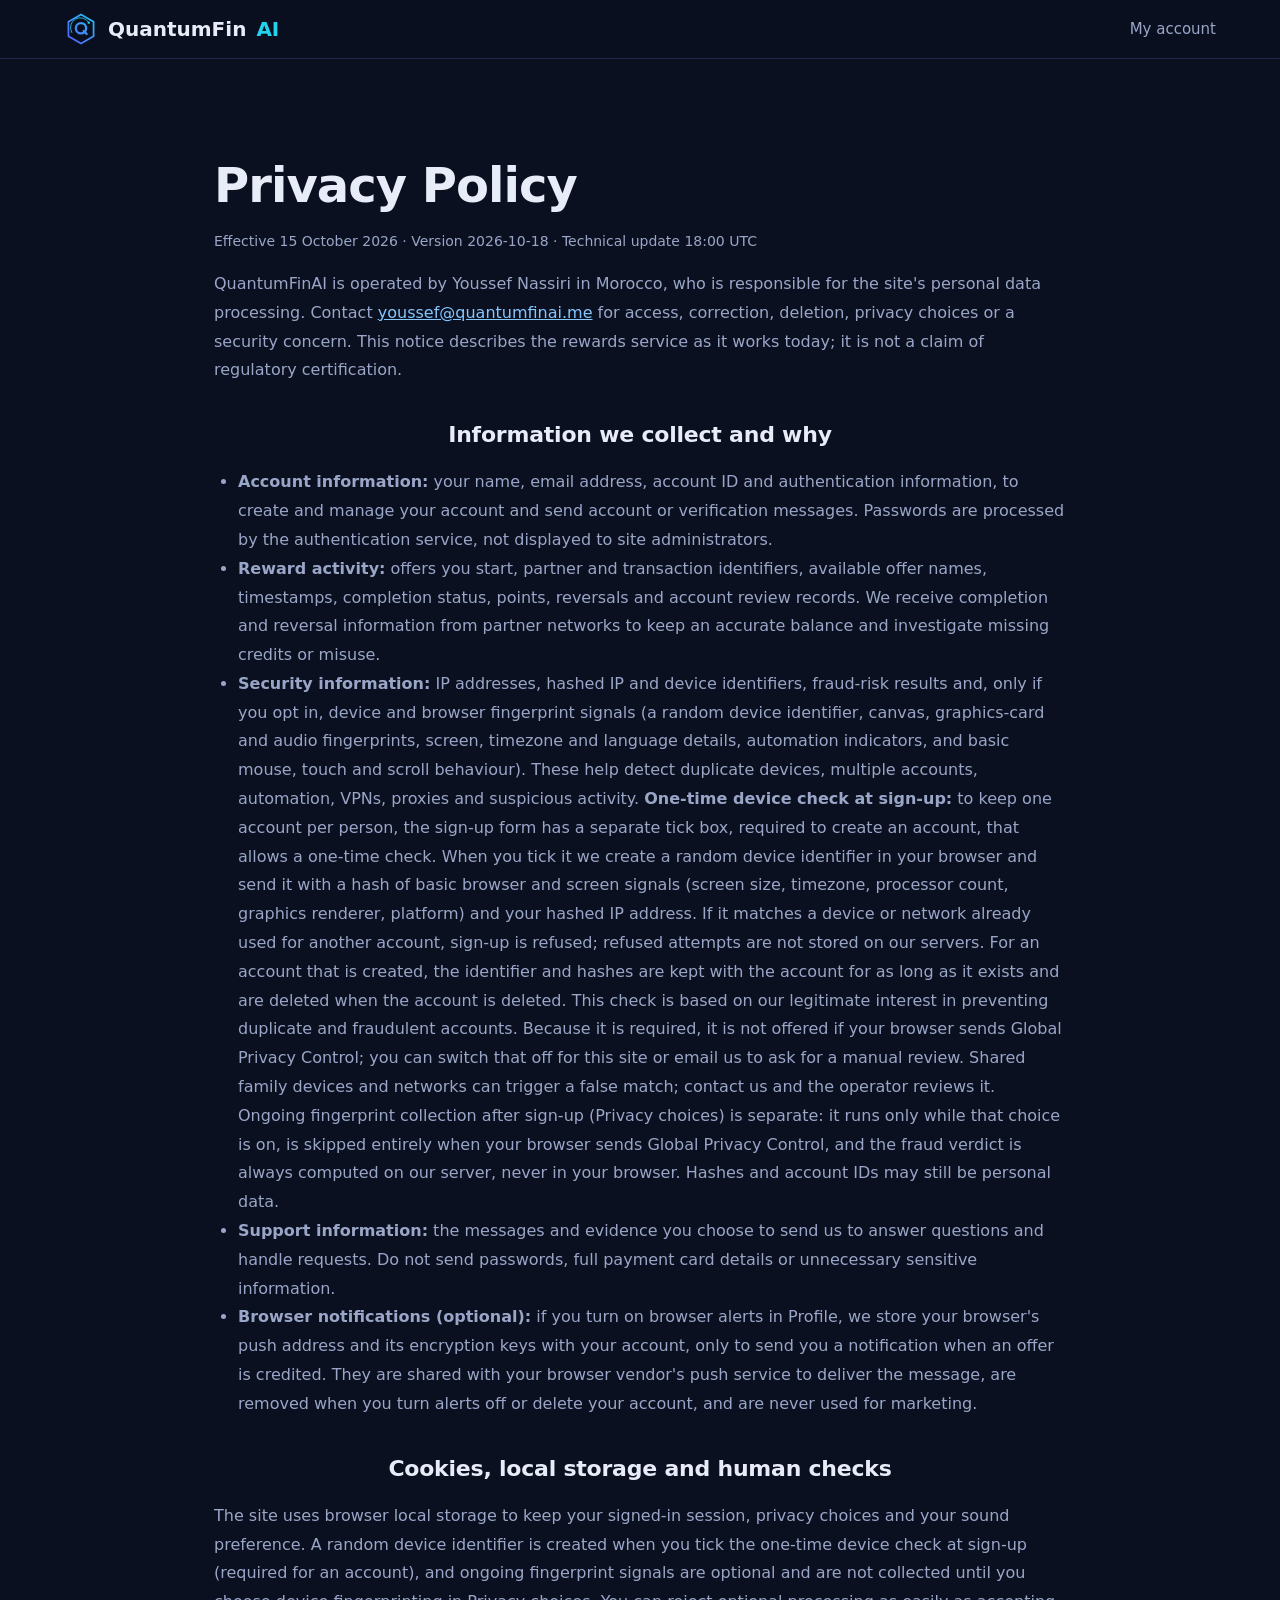
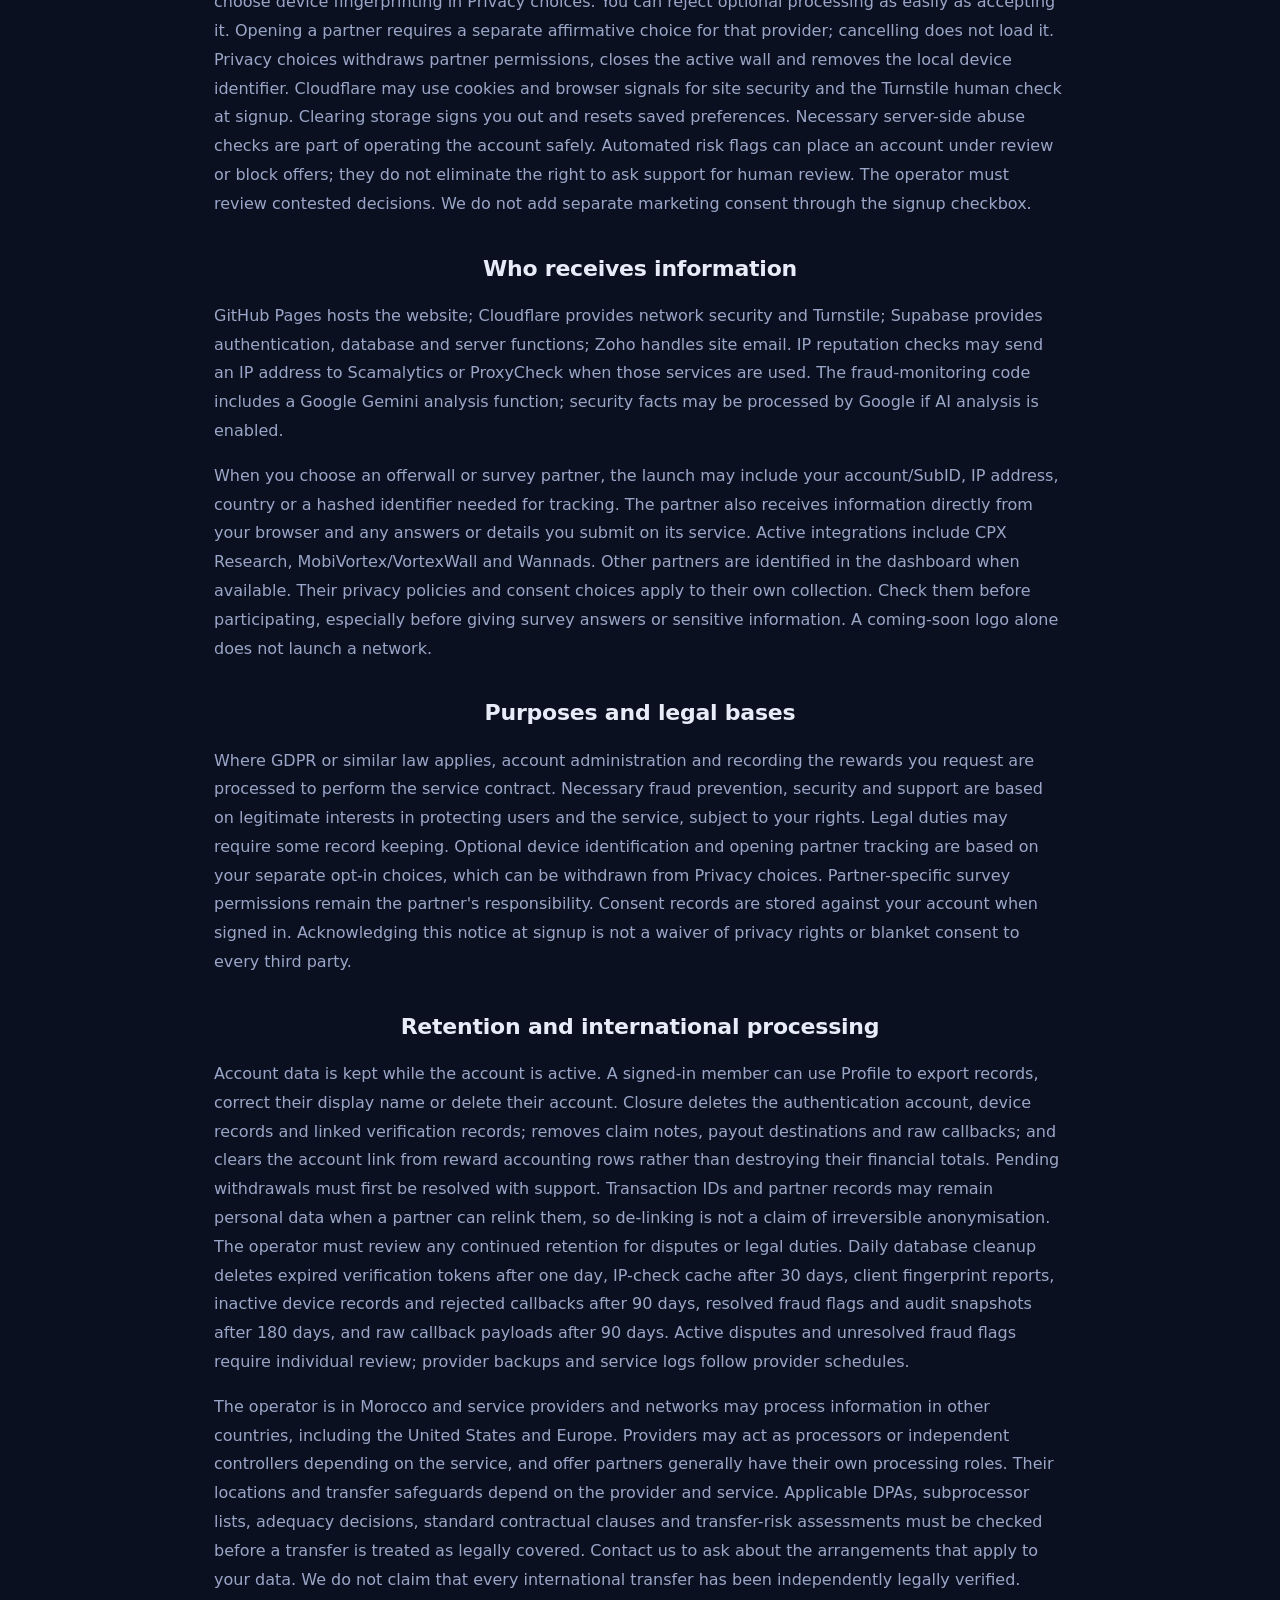
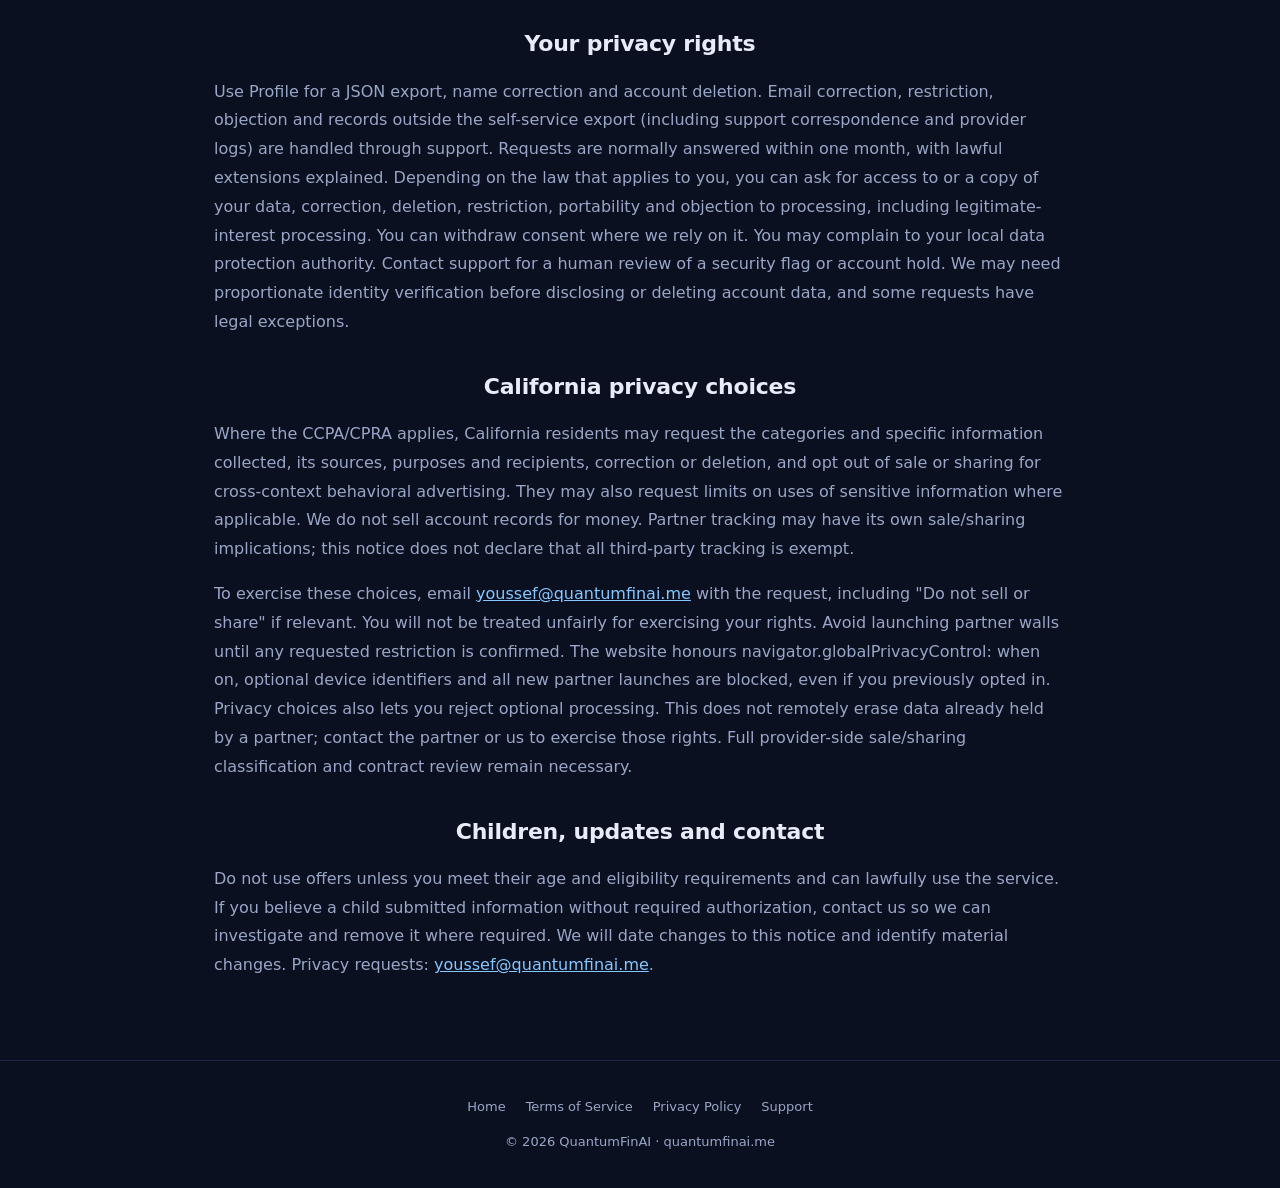
==== commit 4688c6c9: "Update index.html" ====
--- a/privacy/index.html
+++ b/privacy/index.html
@@ -2,7 +2,7 @@
 <link rel="icon" type="image/png" sizes="32x32" href="/favicon-32.png">
 <link rel="shortcut icon" href="/favicon.ico">
 <link rel="apple-touch-icon" href="/apple-touch-icon.png"><link rel="stylesheet" href="/style.css?v=20261014m"><style>.legal{max-width:900px;margin:auto;padding:100px 24px 64px}.legal h1{font-size:clamp(32px,6vw,48px);margin-bottom:16px}.legal h2{font-size:22px;margin:32px 0 12px}.legal p,.legal li{line-height:1.8;color:var(--mut)}.legal ul{padding-left:24px}.legal a{color:#86c7ff;text-decoration:underline}.legal .updated{font-size:14px}.nav .brand{white-space:nowrap}</style></head><body><header class="nav"><a class="brand" href="/"><img class="logo" src="/assets/logo/logo-mark.svg" alt="QuantumFinAI logo"> QuantumFin<b>AI</b></a><nav><a href="/#account">My account</a></nav></header><main class="legal"><h1>Privacy Policy</h1><p class="updated">Effective 15 October 2026 · Version 2026-10-18 · Technical update 18:00 UTC</p><p>QuantumFinAI is operated by Youssef Nassiri in Morocco, who is responsible for the site's personal data processing. Contact <a href="mailto:youssef@quantumfinai.me">youssef@quantumfinai.me</a> for access, correction, deletion, privacy choices or a security concern. This notice describes the rewards service as it works today; it is not a claim of regulatory certification.</p>
-<h2>Information we collect and why</h2><ul><li><strong>Account information:</strong> your name, email address, account ID and authentication information, to create and manage your account and send account or verification messages. Passwords are processed by the authentication service, not displayed to site administrators.</li><li><strong>Reward activity:</strong> offers you start, partner and transaction identifiers, available offer names, timestamps, completion status, points, reversals and account review records. We receive completion and reversal information from partner networks to keep an accurate balance and investigate missing credits or misuse.</li><li><strong>Security information:</strong> IP addresses, hashed IP and device identifiers, fraud-risk results and, only if you opt in, device and browser fingerprint signals (a random device identifier, canvas, graphics-card and audio fingerprints, screen, timezone and language details, automation indicators, and basic mouse, touch and scroll behaviour). These help detect duplicate devices, multiple accounts, automation, VPNs, proxies and suspicious activity. <strong>One-time device check at sign-up:</strong> to keep one account per person, the sign-up form has a separate tick box, required to create an account, that allows a one-time check. When you tick it we create a random device identifier in your browser and send it with a hash of basic browser and screen signals (screen size, timezone, processor count, graphics renderer, platform) and your hashed IP address. If it matches a device or network already used for another account, sign-up is refused; refused attempts store nothing. For an account that is created, the identifier and hashes are kept with the account for as long as it exists and are deleted when the account is deleted. This check is based on our legitimate interest in preventing duplicate and fraudulent accounts. Because it is required, it is not offered if your browser sends Global Privacy Control; you can switch that off for this site or email us to ask for a manual review. Shared family devices and networks can trigger a false match; contact us and the operator reviews it. Ongoing fingerprint collection after sign-up (Privacy choices) is separate: it runs only while that choice is on, is skipped entirely when your browser sends Global Privacy Control, and the fraud verdict is always computed on our server, never in your browser. Hashes and account IDs may still be personal data.</li><li><strong>Support information:</strong> the messages and evidence you choose to send us to answer questions and handle requests. Do not send passwords, full payment card details or unnecessary sensitive information.</li><li><strong>Browser notifications (optional):</strong> if you turn on browser alerts in Profile, we store your browser's push address and its encryption keys with your account, only to send you a notification when an offer is credited. They are shared with your browser vendor's push service to deliver the message, are removed when you turn alerts off or delete your account, and are never used for marketing.</li></ul>
+<h2>Information we collect and why</h2><ul><li><strong>Account information:</strong> your name, email address, account ID and authentication information, to create and manage your account and send account or verification messages. Passwords are processed by the authentication service, not displayed to site administrators.</li><li><strong>Reward activity:</strong> offers you start, partner and transaction identifiers, available offer names, timestamps, completion status, points, reversals and account review records. We receive completion and reversal information from partner networks to keep an accurate balance and investigate missing credits or misuse.</li><li><strong>Security information:</strong> IP addresses, hashed IP and device identifiers, fraud-risk results and, only if you opt in, device and browser fingerprint signals (a random device identifier, canvas, graphics-card and audio fingerprints, screen, timezone and language details, automation indicators, and basic mouse, touch and scroll behaviour). These help detect duplicate devices, multiple accounts, automation, VPNs, proxies and suspicious activity. <strong>One-time device check at sign-up:</strong> to keep one account per person, the sign-up form has a separate tick box, required to create an account, that allows a one-time check. When you tick it we create a random device identifier in your browser and send it with a hash of basic browser and screen signals (screen size, timezone, processor count, graphics renderer, platform) and your hashed IP address. If it matches a device or network already used for another account, sign-up is refused; refused attempts are not stored on our servers. For an account that is created, the identifier and hashes are kept with the account for as long as it exists and are deleted when the account is deleted. This check is based on our legitimate interest in preventing duplicate and fraudulent accounts. Because it is required, it is not offered if your browser sends Global Privacy Control; you can switch that off for this site or email us to ask for a manual review. Shared family devices and networks can trigger a false match; contact us and the operator reviews it. Ongoing fingerprint collection after sign-up (Privacy choices) is separate: it runs only while that choice is on, is skipped entirely when your browser sends Global Privacy Control, and the fraud verdict is always computed on our server, never in your browser. Hashes and account IDs may still be personal data.</li><li><strong>Support information:</strong> the messages and evidence you choose to send us to answer questions and handle requests. Do not send passwords, full payment card details or unnecessary sensitive information.</li><li><strong>Browser notifications (optional):</strong> if you turn on browser alerts in Profile, we store your browser's push address and its encryption keys with your account, only to send you a notification when an offer is credited. They are shared with your browser vendor's push service to deliver the message, are removed when you turn alerts off or delete your account, and are never used for marketing.</li></ul>
 <h2>Cookies, local storage and human checks</h2><p>The site uses browser local storage to keep your signed-in session, privacy choices and your sound preference. A random device identifier is created when you tick the one-time device check at sign-up (required for an account), and ongoing fingerprint signals are optional and are not collected until you choose device fingerprinting in Privacy choices. You can reject optional processing as easily as accepting it. Opening a partner requires a separate affirmative choice for that provider; cancelling does not load it. Privacy choices withdraws partner permissions, closes the active wall and removes the local device identifier. Cloudflare may use cookies and browser signals for site security and the Turnstile human check at signup. Clearing storage signs you out and resets saved preferences. Necessary server-side abuse checks are part of operating the account safely. Automated risk flags can place an account under review or block offers; they do not eliminate the right to ask support for human review. The operator must review contested decisions. We do not add separate marketing consent through the signup checkbox.</p>
 <h2>Who receives information</h2><p>GitHub Pages hosts the website; Cloudflare provides network security and Turnstile; Supabase provides authentication, database and server functions; Zoho handles site email. IP reputation checks may send an IP address to Scamalytics or ProxyCheck when those services are used. The fraud-monitoring code includes a Google Gemini analysis function; security facts may be processed by Google if AI analysis is enabled.</p><p>When you choose an offerwall or survey partner, the launch may include your account/SubID, IP address, country or a hashed identifier needed for tracking. The partner also receives information directly from your browser and any answers or details you submit on its service. Active integrations include CPX Research, MobiVortex/VortexWall and Wannads. Other partners are identified in the dashboard when available. Their privacy policies and consent choices apply to their own collection. Check them before participating, especially before giving survey answers or sensitive information. A coming-soon logo alone does not launch a network.</p>
 <h2>Purposes and legal bases</h2><p>Where GDPR or similar law applies, account administration and recording the rewards you request are processed to perform the service contract. Necessary fraud prevention, security and support are based on legitimate interests in protecting users and the service, subject to your rights. Legal duties may require some record keeping. Optional device identification and opening partner tracking are based on your separate opt-in choices, which can be withdrawn from Privacy choices. Partner-specific survey permissions remain the partner's responsibility. Consent records are stored against your account when signed in. Acknowledging this notice at signup is not a waiver of privacy rights or blanket consent to every third party.</p>
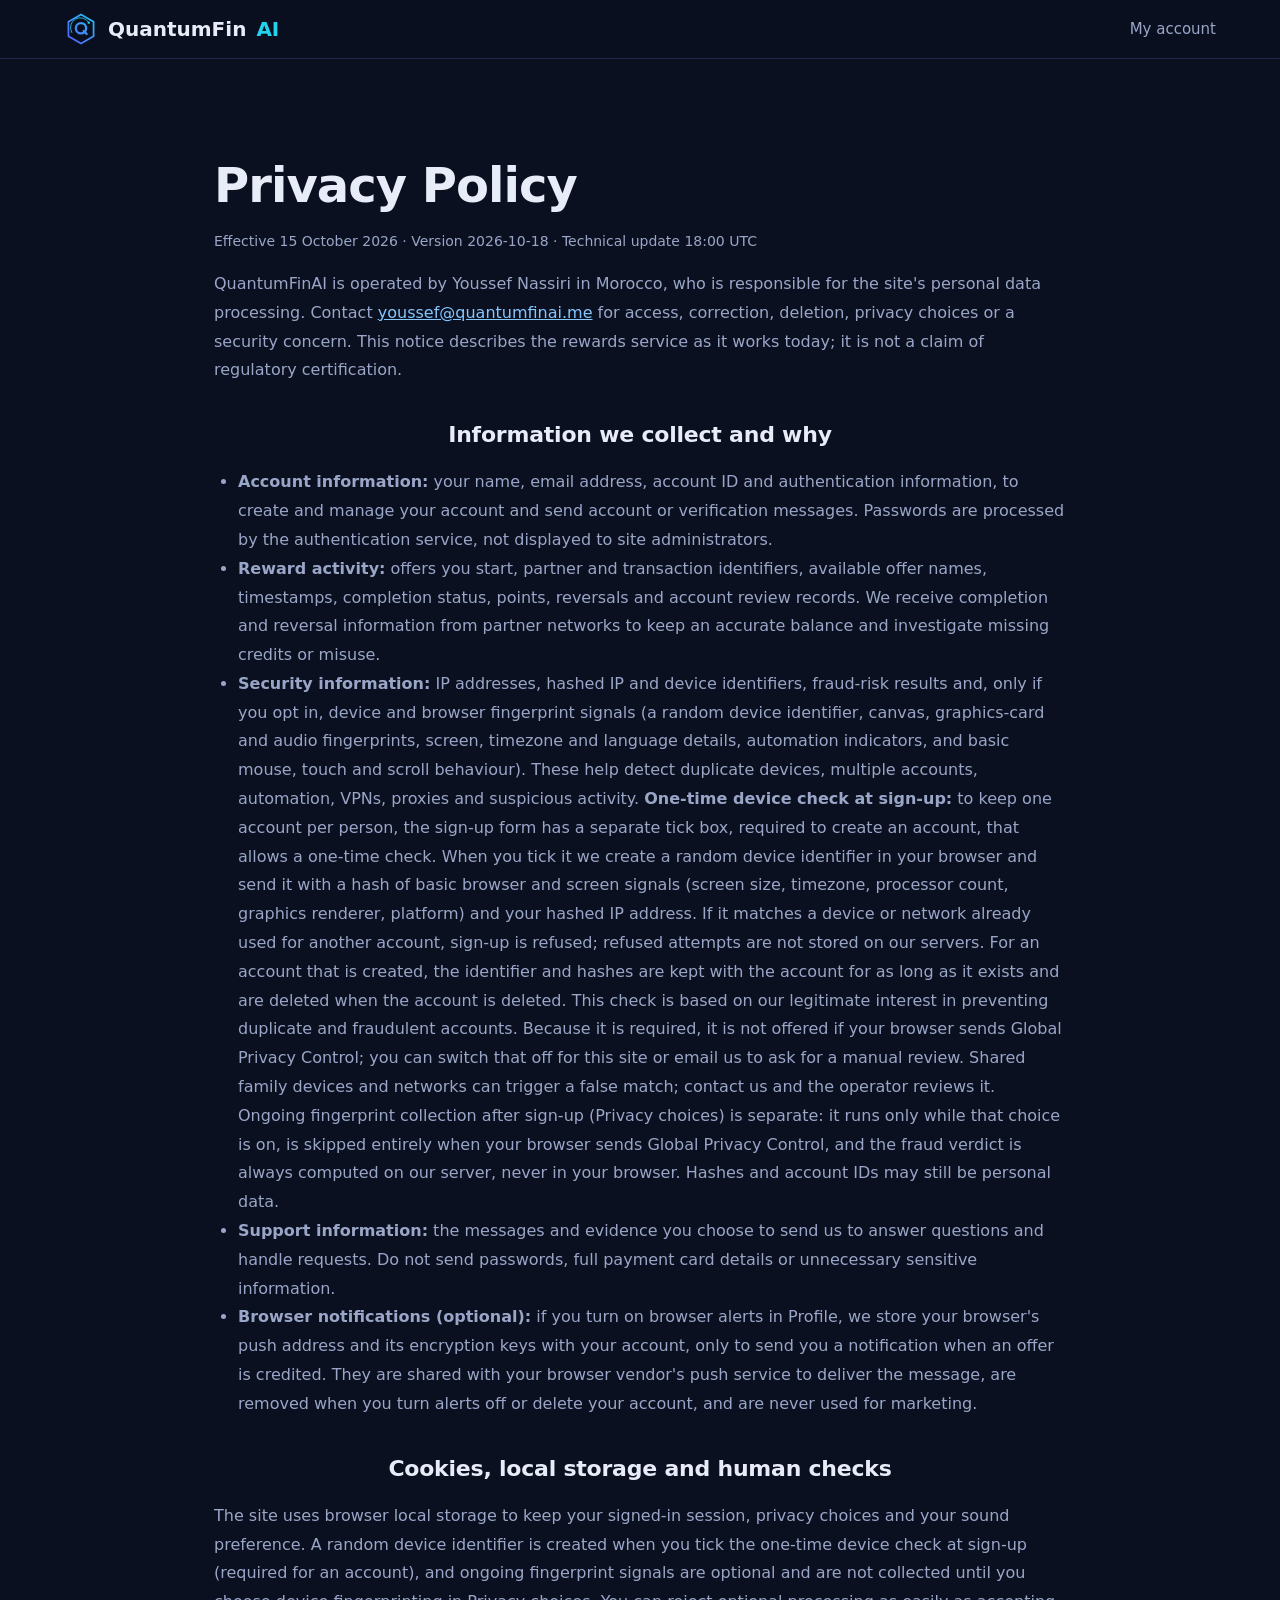
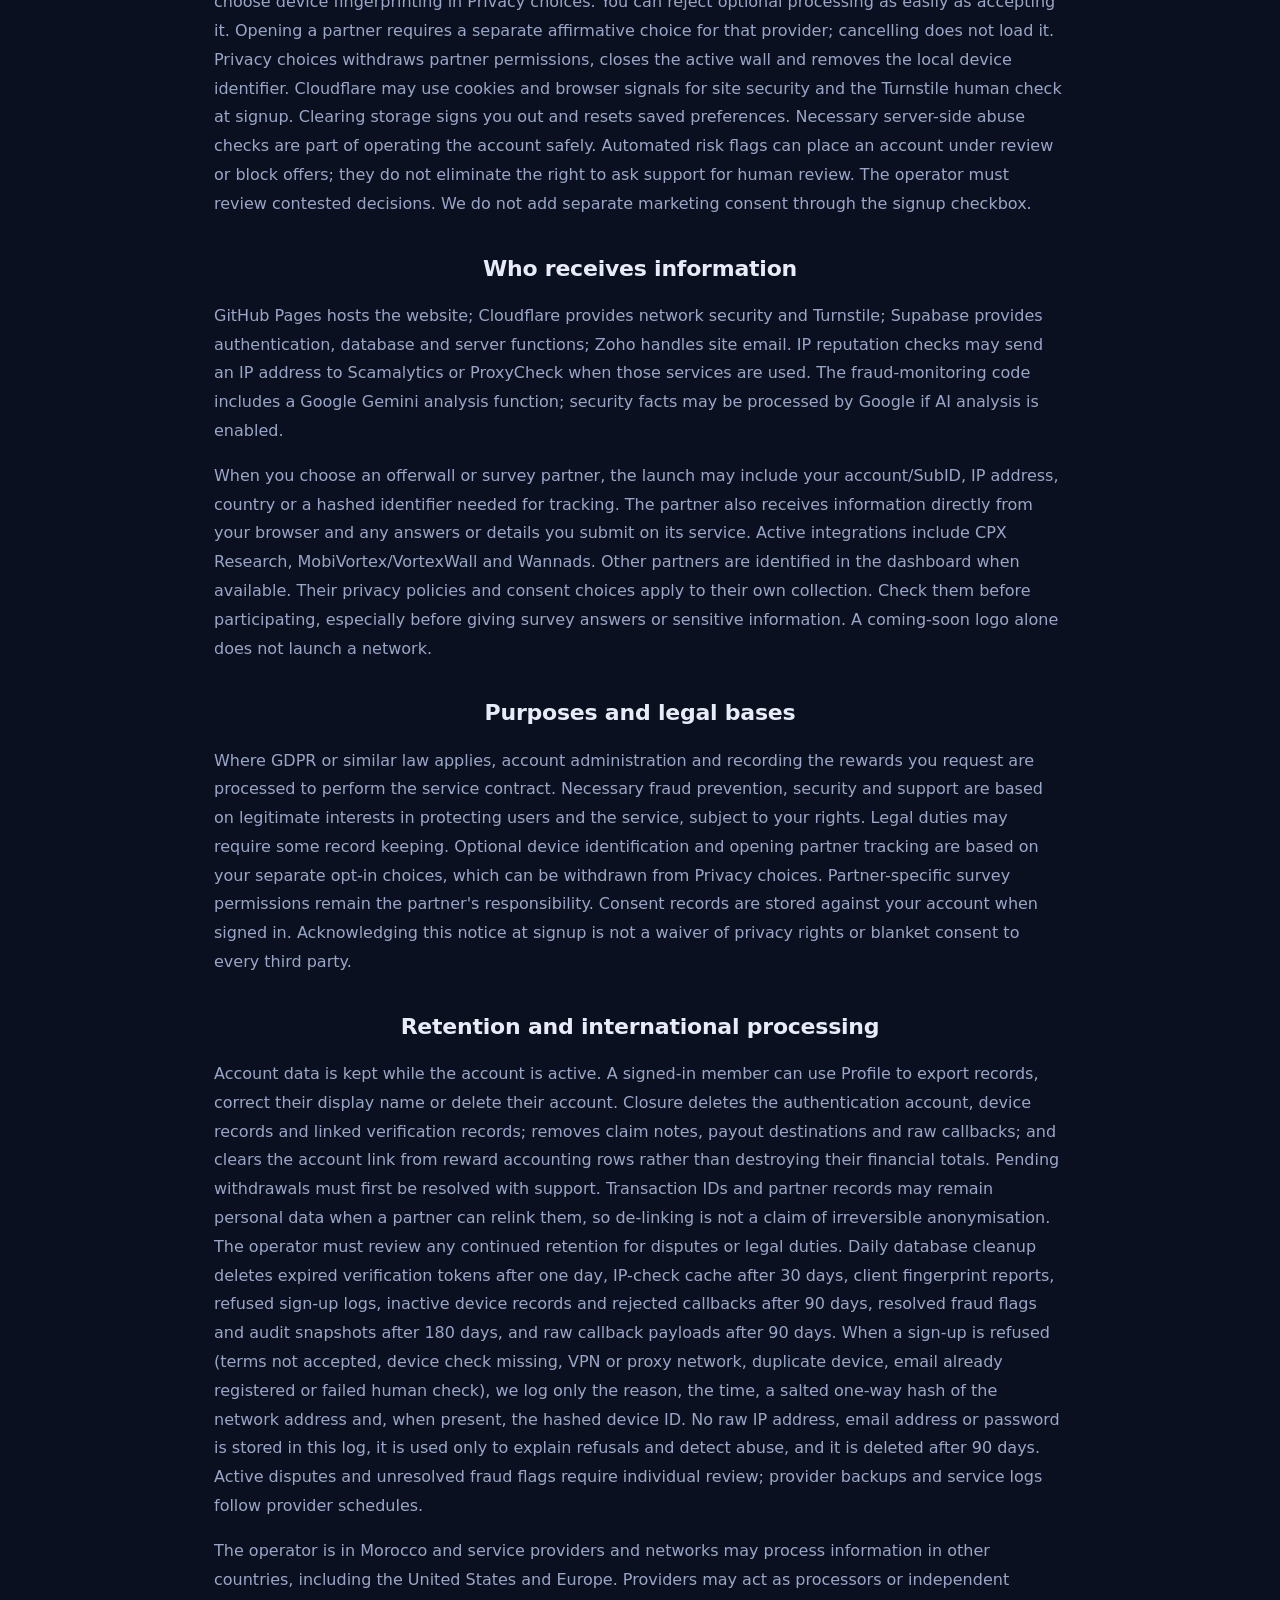
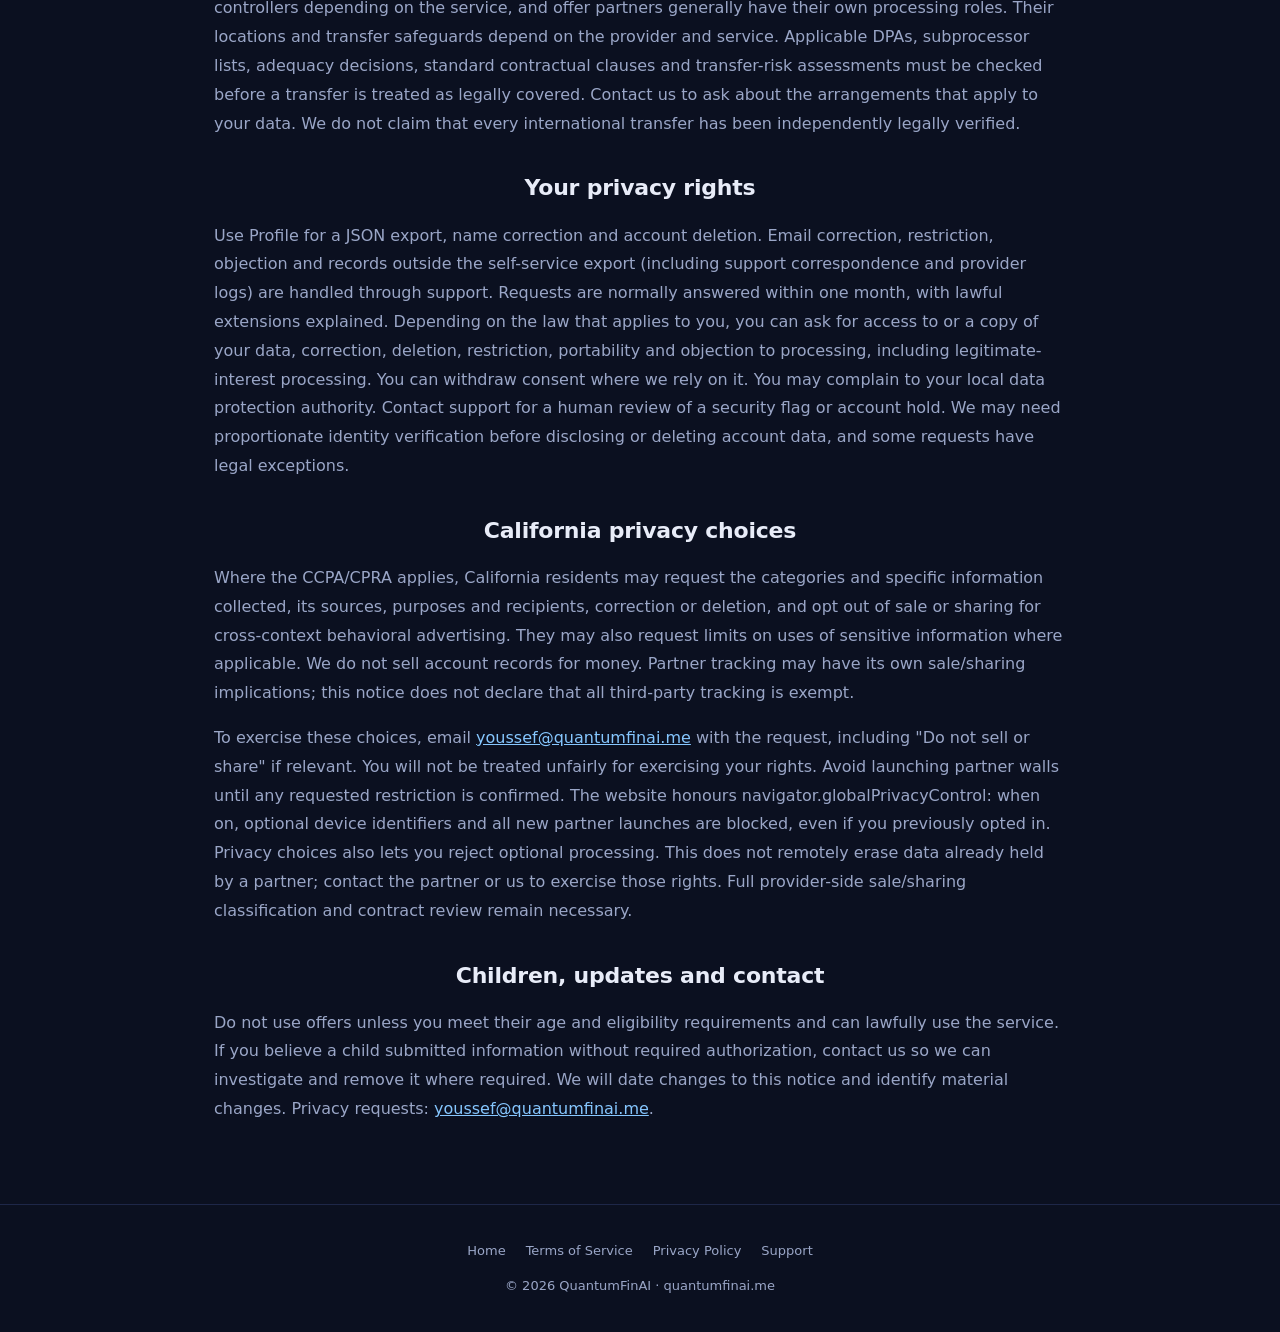
==== commit 36f5a875: "Update index.html" ====
--- a/privacy/index.html
+++ b/privacy/index.html
@@ -6,7 +6,7 @@
 <h2>Cookies, local storage and human checks</h2><p>The site uses browser local storage to keep your signed-in session, privacy choices and your sound preference. A random device identifier is created when you tick the one-time device check at sign-up (required for an account), and ongoing fingerprint signals are optional and are not collected until you choose device fingerprinting in Privacy choices. You can reject optional processing as easily as accepting it. Opening a partner requires a separate affirmative choice for that provider; cancelling does not load it. Privacy choices withdraws partner permissions, closes the active wall and removes the local device identifier. Cloudflare may use cookies and browser signals for site security and the Turnstile human check at signup. Clearing storage signs you out and resets saved preferences. Necessary server-side abuse checks are part of operating the account safely. Automated risk flags can place an account under review or block offers; they do not eliminate the right to ask support for human review. The operator must review contested decisions. We do not add separate marketing consent through the signup checkbox.</p>
 <h2>Who receives information</h2><p>GitHub Pages hosts the website; Cloudflare provides network security and Turnstile; Supabase provides authentication, database and server functions; Zoho handles site email. IP reputation checks may send an IP address to Scamalytics or ProxyCheck when those services are used. The fraud-monitoring code includes a Google Gemini analysis function; security facts may be processed by Google if AI analysis is enabled.</p><p>When you choose an offerwall or survey partner, the launch may include your account/SubID, IP address, country or a hashed identifier needed for tracking. The partner also receives information directly from your browser and any answers or details you submit on its service. Active integrations include CPX Research, MobiVortex/VortexWall and Wannads. Other partners are identified in the dashboard when available. Their privacy policies and consent choices apply to their own collection. Check them before participating, especially before giving survey answers or sensitive information. A coming-soon logo alone does not launch a network.</p>
 <h2>Purposes and legal bases</h2><p>Where GDPR or similar law applies, account administration and recording the rewards you request are processed to perform the service contract. Necessary fraud prevention, security and support are based on legitimate interests in protecting users and the service, subject to your rights. Legal duties may require some record keeping. Optional device identification and opening partner tracking are based on your separate opt-in choices, which can be withdrawn from Privacy choices. Partner-specific survey permissions remain the partner's responsibility. Consent records are stored against your account when signed in. Acknowledging this notice at signup is not a waiver of privacy rights or blanket consent to every third party.</p>
-<h2>Retention and international processing</h2><p>Account data is kept while the account is active. A signed-in member can use Profile to export records, correct their display name or delete their account. Closure deletes the authentication account, device records and linked verification records; removes claim notes, payout destinations and raw callbacks; and clears the account link from reward accounting rows rather than destroying their financial totals. Pending withdrawals must first be resolved with support. Transaction IDs and partner records may remain personal data when a partner can relink them, so de-linking is not a claim of irreversible anonymisation. The operator must review any continued retention for disputes or legal duties. Daily database cleanup deletes expired verification tokens after one day, IP-check cache after 30 days, client fingerprint reports, inactive device records and rejected callbacks after 90 days, resolved fraud flags and audit snapshots after 180 days, and raw callback payloads after 90 days. Active disputes and unresolved fraud flags require individual review; provider backups and service logs follow provider schedules.</p><p>The operator is in Morocco and service providers and networks may process information in other countries, including the United States and Europe. Providers may act as processors or independent controllers depending on the service, and offer partners generally have their own processing roles. Their locations and transfer safeguards depend on the provider and service. Applicable DPAs, subprocessor lists, adequacy decisions, standard contractual clauses and transfer-risk assessments must be checked before a transfer is treated as legally covered. Contact us to ask about the arrangements that apply to your data. We do not claim that every international transfer has been independently legally verified.</p>
+<h2>Retention and international processing</h2><p>Account data is kept while the account is active. A signed-in member can use Profile to export records, correct their display name or delete their account. Closure deletes the authentication account, device records and linked verification records; removes claim notes, payout destinations and raw callbacks; and clears the account link from reward accounting rows rather than destroying their financial totals. Pending withdrawals must first be resolved with support. Transaction IDs and partner records may remain personal data when a partner can relink them, so de-linking is not a claim of irreversible anonymisation. The operator must review any continued retention for disputes or legal duties. Daily database cleanup deletes expired verification tokens after one day, IP-check cache after 30 days, client fingerprint reports, refused sign-up logs, inactive device records and rejected callbacks after 90 days, resolved fraud flags and audit snapshots after 180 days, and raw callback payloads after 90 days. When a sign-up is refused (terms not accepted, device check missing, VPN or proxy network, duplicate device, email already registered or failed human check), we log only the reason, the time, a salted one-way hash of the network address and, when present, the hashed device ID. No raw IP address, email address or password is stored in this log, it is used only to explain refusals and detect abuse, and it is deleted after 90 days. Active disputes and unresolved fraud flags require individual review; provider backups and service logs follow provider schedules.</p><p>The operator is in Morocco and service providers and networks may process information in other countries, including the United States and Europe. Providers may act as processors or independent controllers depending on the service, and offer partners generally have their own processing roles. Their locations and transfer safeguards depend on the provider and service. Applicable DPAs, subprocessor lists, adequacy decisions, standard contractual clauses and transfer-risk assessments must be checked before a transfer is treated as legally covered. Contact us to ask about the arrangements that apply to your data. We do not claim that every international transfer has been independently legally verified.</p>
 <h2>Your privacy rights</h2><p>Use Profile for a JSON export, name correction and account deletion. Email correction, restriction, objection and records outside the self-service export (including support correspondence and provider logs) are handled through support. Requests are normally answered within one month, with lawful extensions explained. Depending on the law that applies to you, you can ask for access to or a copy of your data, correction, deletion, restriction, portability and objection to processing, including legitimate-interest processing. You can withdraw consent where we rely on it. You may complain to your local data protection authority. Contact support for a human review of a security flag or account hold. We may need proportionate identity verification before disclosing or deleting account data, and some requests have legal exceptions.</p>
 <h2>California privacy choices</h2><p>Where the CCPA/CPRA applies, California residents may request the categories and specific information collected, its sources, purposes and recipients, correction or deletion, and opt out of sale or sharing for cross-context behavioral advertising. They may also request limits on uses of sensitive information where applicable. We do not sell account records for money. Partner tracking may have its own sale/sharing implications; this notice does not declare that all third-party tracking is exempt.</p><p>To exercise these choices, email <a href="mailto:youssef@quantumfinai.me?subject=Privacy%20request">youssef@quantumfinai.me</a> with the request, including "Do not sell or share" if relevant. You will not be treated unfairly for exercising your rights. Avoid launching partner walls until any requested restriction is confirmed. The website honours navigator.globalPrivacyControl: when on, optional device identifiers and all new partner launches are blocked, even if you previously opted in. Privacy choices also lets you reject optional processing. This does not remotely erase data already held by a partner; contact the partner or us to exercise those rights. Full provider-side sale/sharing classification and contract review remain necessary.</p>
 <h2>Children, updates and contact</h2><p>Do not use offers unless you meet their age and eligibility requirements and can lawfully use the service. If you believe a child submitted information without required authorization, contact us so we can investigate and remove it where required. We will date changes to this notice and identify material changes. Privacy requests: <a href="mailto:youssef@quantumfinai.me">youssef@quantumfinai.me</a>.</p></main><footer><div class="fl"><a href="/">Home</a><a href="/terms">Terms of Service</a><a href="/privacy">Privacy Policy</a><a href="mailto:youssef@quantumfinai.me">Support</a></div>© 2026 QuantumFinAI · quantumfinai.me</footer></body></html>
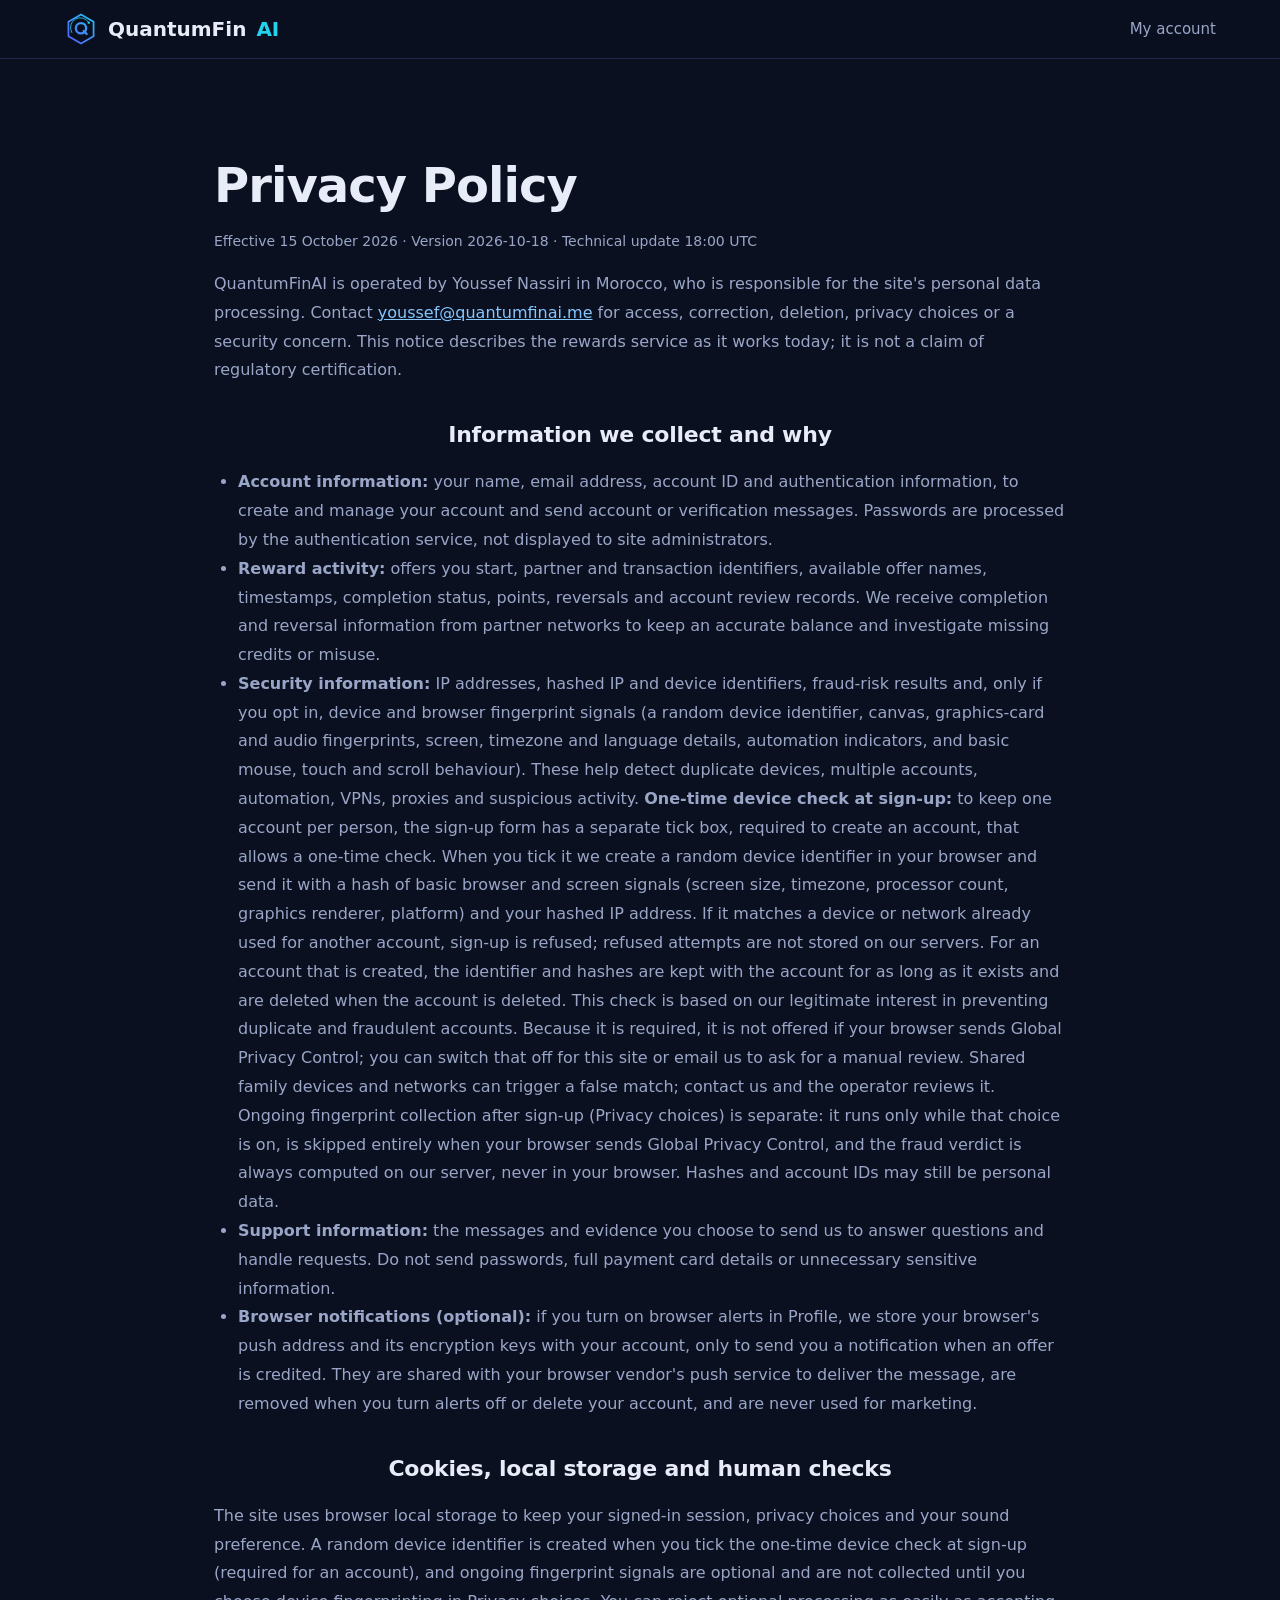
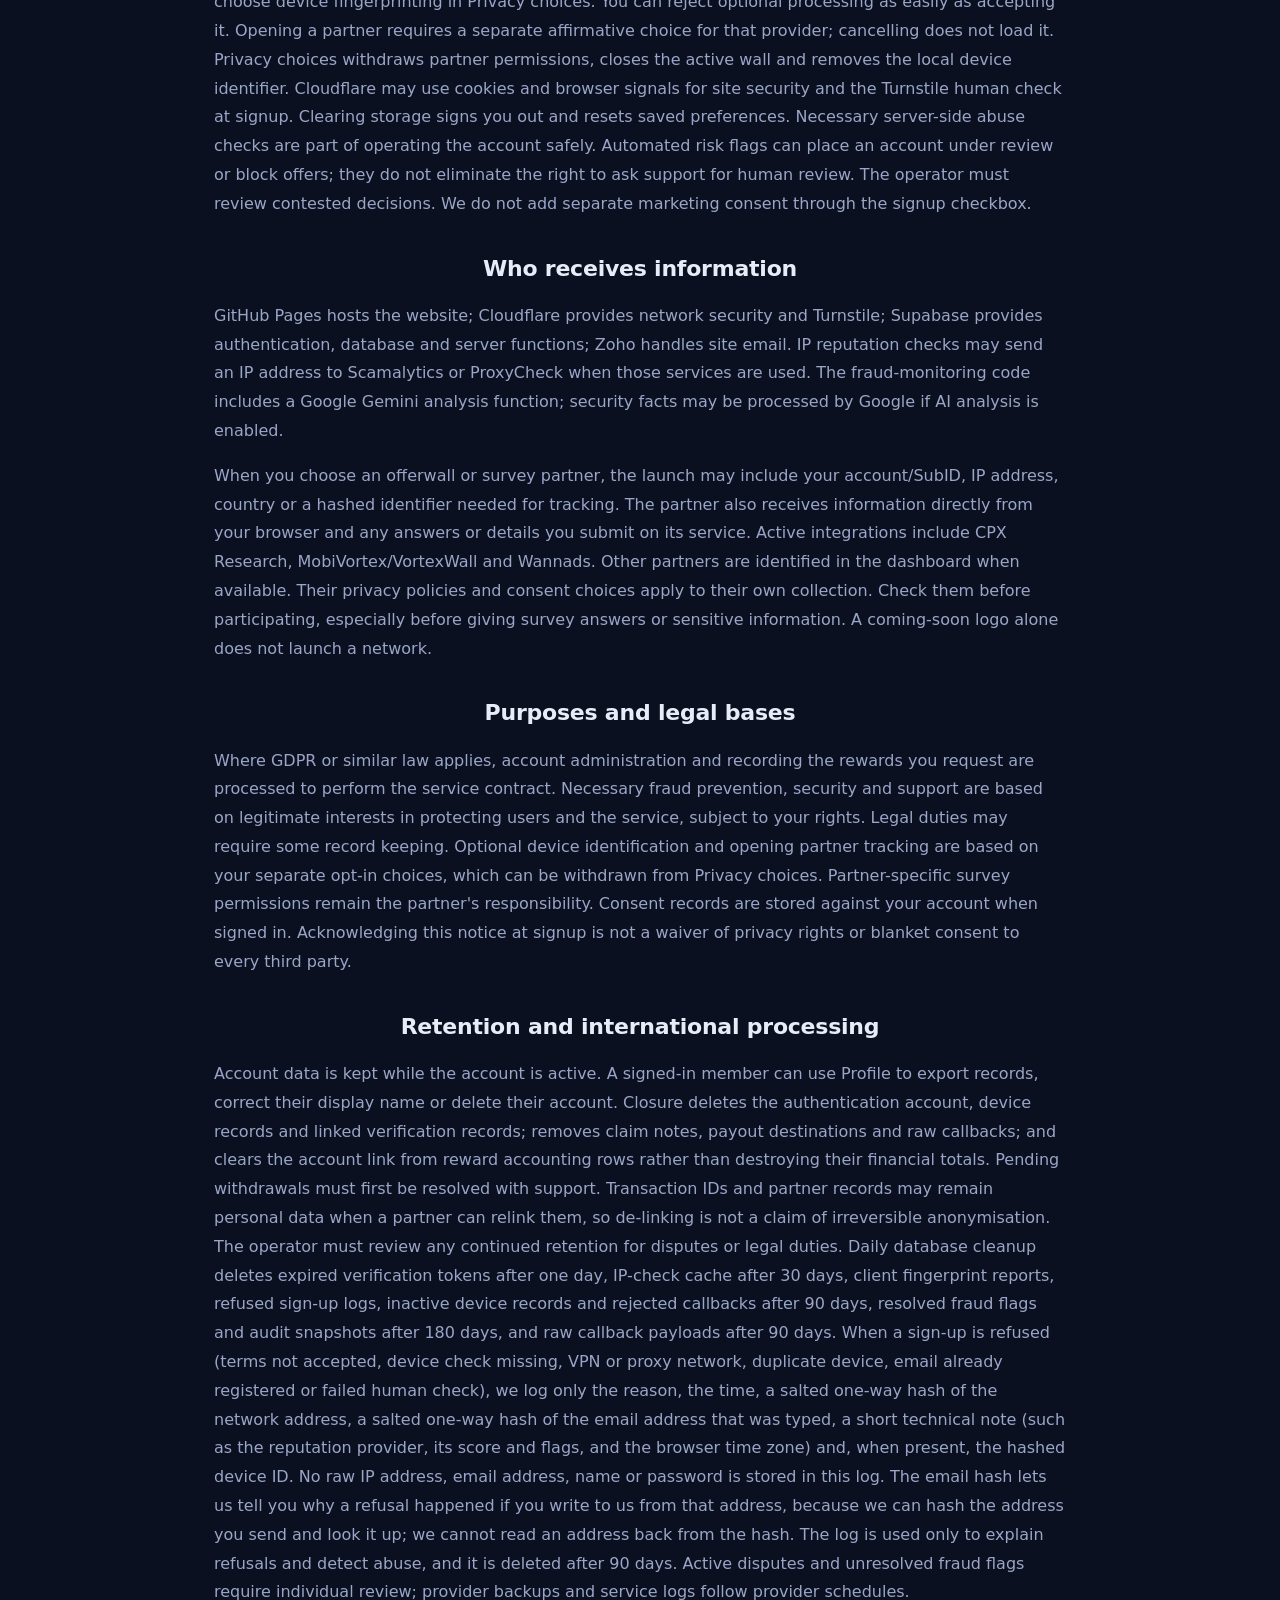
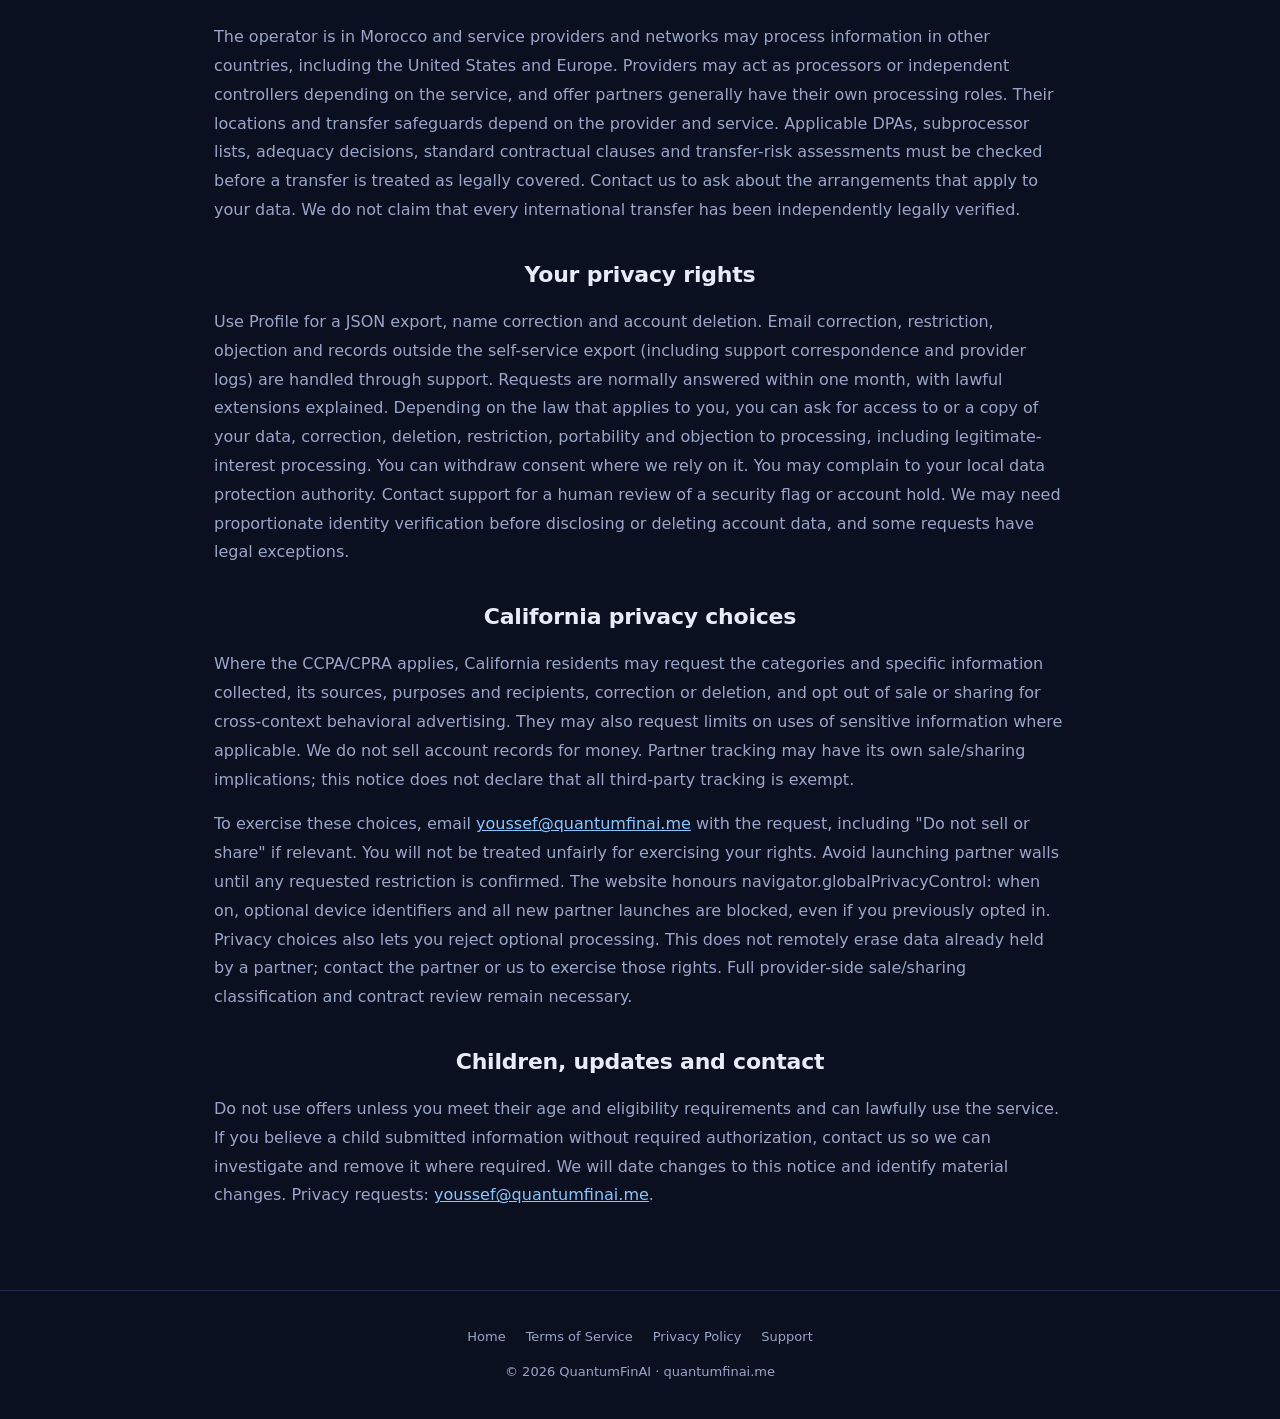
==== commit 28e80464: "Update index.html" ====
--- a/privacy/index.html
+++ b/privacy/index.html
@@ -6,7 +6,7 @@
 <h2>Cookies, local storage and human checks</h2><p>The site uses browser local storage to keep your signed-in session, privacy choices and your sound preference. A random device identifier is created when you tick the one-time device check at sign-up (required for an account), and ongoing fingerprint signals are optional and are not collected until you choose device fingerprinting in Privacy choices. You can reject optional processing as easily as accepting it. Opening a partner requires a separate affirmative choice for that provider; cancelling does not load it. Privacy choices withdraws partner permissions, closes the active wall and removes the local device identifier. Cloudflare may use cookies and browser signals for site security and the Turnstile human check at signup. Clearing storage signs you out and resets saved preferences. Necessary server-side abuse checks are part of operating the account safely. Automated risk flags can place an account under review or block offers; they do not eliminate the right to ask support for human review. The operator must review contested decisions. We do not add separate marketing consent through the signup checkbox.</p>
 <h2>Who receives information</h2><p>GitHub Pages hosts the website; Cloudflare provides network security and Turnstile; Supabase provides authentication, database and server functions; Zoho handles site email. IP reputation checks may send an IP address to Scamalytics or ProxyCheck when those services are used. The fraud-monitoring code includes a Google Gemini analysis function; security facts may be processed by Google if AI analysis is enabled.</p><p>When you choose an offerwall or survey partner, the launch may include your account/SubID, IP address, country or a hashed identifier needed for tracking. The partner also receives information directly from your browser and any answers or details you submit on its service. Active integrations include CPX Research, MobiVortex/VortexWall and Wannads. Other partners are identified in the dashboard when available. Their privacy policies and consent choices apply to their own collection. Check them before participating, especially before giving survey answers or sensitive information. A coming-soon logo alone does not launch a network.</p>
 <h2>Purposes and legal bases</h2><p>Where GDPR or similar law applies, account administration and recording the rewards you request are processed to perform the service contract. Necessary fraud prevention, security and support are based on legitimate interests in protecting users and the service, subject to your rights. Legal duties may require some record keeping. Optional device identification and opening partner tracking are based on your separate opt-in choices, which can be withdrawn from Privacy choices. Partner-specific survey permissions remain the partner's responsibility. Consent records are stored against your account when signed in. Acknowledging this notice at signup is not a waiver of privacy rights or blanket consent to every third party.</p>
-<h2>Retention and international processing</h2><p>Account data is kept while the account is active. A signed-in member can use Profile to export records, correct their display name or delete their account. Closure deletes the authentication account, device records and linked verification records; removes claim notes, payout destinations and raw callbacks; and clears the account link from reward accounting rows rather than destroying their financial totals. Pending withdrawals must first be resolved with support. Transaction IDs and partner records may remain personal data when a partner can relink them, so de-linking is not a claim of irreversible anonymisation. The operator must review any continued retention for disputes or legal duties. Daily database cleanup deletes expired verification tokens after one day, IP-check cache after 30 days, client fingerprint reports, refused sign-up logs, inactive device records and rejected callbacks after 90 days, resolved fraud flags and audit snapshots after 180 days, and raw callback payloads after 90 days. When a sign-up is refused (terms not accepted, device check missing, VPN or proxy network, duplicate device, email already registered or failed human check), we log only the reason, the time, a salted one-way hash of the network address and, when present, the hashed device ID. No raw IP address, email address or password is stored in this log, it is used only to explain refusals and detect abuse, and it is deleted after 90 days. Active disputes and unresolved fraud flags require individual review; provider backups and service logs follow provider schedules.</p><p>The operator is in Morocco and service providers and networks may process information in other countries, including the United States and Europe. Providers may act as processors or independent controllers depending on the service, and offer partners generally have their own processing roles. Their locations and transfer safeguards depend on the provider and service. Applicable DPAs, subprocessor lists, adequacy decisions, standard contractual clauses and transfer-risk assessments must be checked before a transfer is treated as legally covered. Contact us to ask about the arrangements that apply to your data. We do not claim that every international transfer has been independently legally verified.</p>
+<h2>Retention and international processing</h2><p>Account data is kept while the account is active. A signed-in member can use Profile to export records, correct their display name or delete their account. Closure deletes the authentication account, device records and linked verification records; removes claim notes, payout destinations and raw callbacks; and clears the account link from reward accounting rows rather than destroying their financial totals. Pending withdrawals must first be resolved with support. Transaction IDs and partner records may remain personal data when a partner can relink them, so de-linking is not a claim of irreversible anonymisation. The operator must review any continued retention for disputes or legal duties. Daily database cleanup deletes expired verification tokens after one day, IP-check cache after 30 days, client fingerprint reports, refused sign-up logs, inactive device records and rejected callbacks after 90 days, resolved fraud flags and audit snapshots after 180 days, and raw callback payloads after 90 days. When a sign-up is refused (terms not accepted, device check missing, VPN or proxy network, duplicate device, email already registered or failed human check), we log only the reason, the time, a salted one-way hash of the network address, a salted one-way hash of the email address that was typed, a short technical note (such as the reputation provider, its score and flags, and the browser time zone) and, when present, the hashed device ID. No raw IP address, email address, name or password is stored in this log. The email hash lets us tell you why a refusal happened if you write to us from that address, because we can hash the address you send and look it up; we cannot read an address back from the hash. The log is used only to explain refusals and detect abuse, and it is deleted after 90 days. Active disputes and unresolved fraud flags require individual review; provider backups and service logs follow provider schedules.</p><p>The operator is in Morocco and service providers and networks may process information in other countries, including the United States and Europe. Providers may act as processors or independent controllers depending on the service, and offer partners generally have their own processing roles. Their locations and transfer safeguards depend on the provider and service. Applicable DPAs, subprocessor lists, adequacy decisions, standard contractual clauses and transfer-risk assessments must be checked before a transfer is treated as legally covered. Contact us to ask about the arrangements that apply to your data. We do not claim that every international transfer has been independently legally verified.</p>
 <h2>Your privacy rights</h2><p>Use Profile for a JSON export, name correction and account deletion. Email correction, restriction, objection and records outside the self-service export (including support correspondence and provider logs) are handled through support. Requests are normally answered within one month, with lawful extensions explained. Depending on the law that applies to you, you can ask for access to or a copy of your data, correction, deletion, restriction, portability and objection to processing, including legitimate-interest processing. You can withdraw consent where we rely on it. You may complain to your local data protection authority. Contact support for a human review of a security flag or account hold. We may need proportionate identity verification before disclosing or deleting account data, and some requests have legal exceptions.</p>
 <h2>California privacy choices</h2><p>Where the CCPA/CPRA applies, California residents may request the categories and specific information collected, its sources, purposes and recipients, correction or deletion, and opt out of sale or sharing for cross-context behavioral advertising. They may also request limits on uses of sensitive information where applicable. We do not sell account records for money. Partner tracking may have its own sale/sharing implications; this notice does not declare that all third-party tracking is exempt.</p><p>To exercise these choices, email <a href="mailto:youssef@quantumfinai.me?subject=Privacy%20request">youssef@quantumfinai.me</a> with the request, including "Do not sell or share" if relevant. You will not be treated unfairly for exercising your rights. Avoid launching partner walls until any requested restriction is confirmed. The website honours navigator.globalPrivacyControl: when on, optional device identifiers and all new partner launches are blocked, even if you previously opted in. Privacy choices also lets you reject optional processing. This does not remotely erase data already held by a partner; contact the partner or us to exercise those rights. Full provider-side sale/sharing classification and contract review remain necessary.</p>
 <h2>Children, updates and contact</h2><p>Do not use offers unless you meet their age and eligibility requirements and can lawfully use the service. If you believe a child submitted information without required authorization, contact us so we can investigate and remove it where required. We will date changes to this notice and identify material changes. Privacy requests: <a href="mailto:youssef@quantumfinai.me">youssef@quantumfinai.me</a>.</p></main><footer><div class="fl"><a href="/">Home</a><a href="/terms">Terms of Service</a><a href="/privacy">Privacy Policy</a><a href="mailto:youssef@quantumfinai.me">Support</a></div>© 2026 QuantumFinAI · quantumfinai.me</footer></body></html>
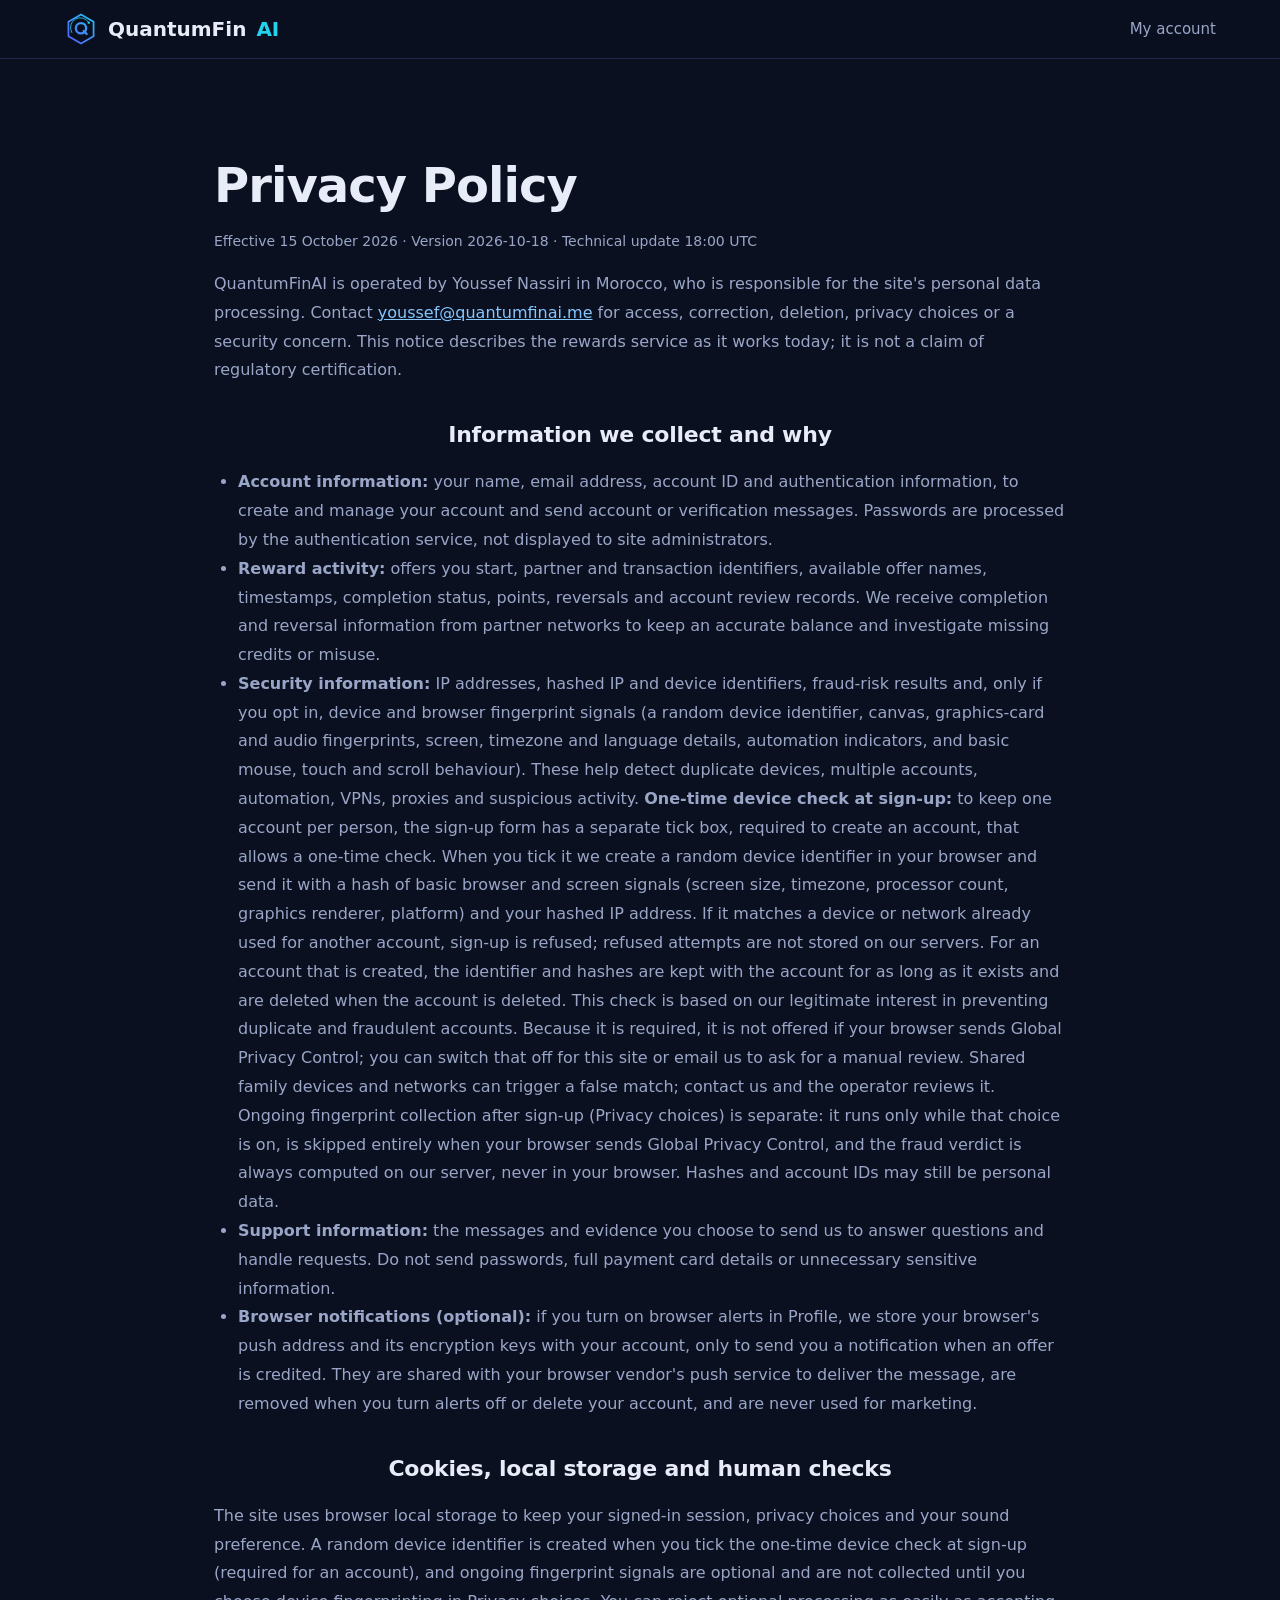
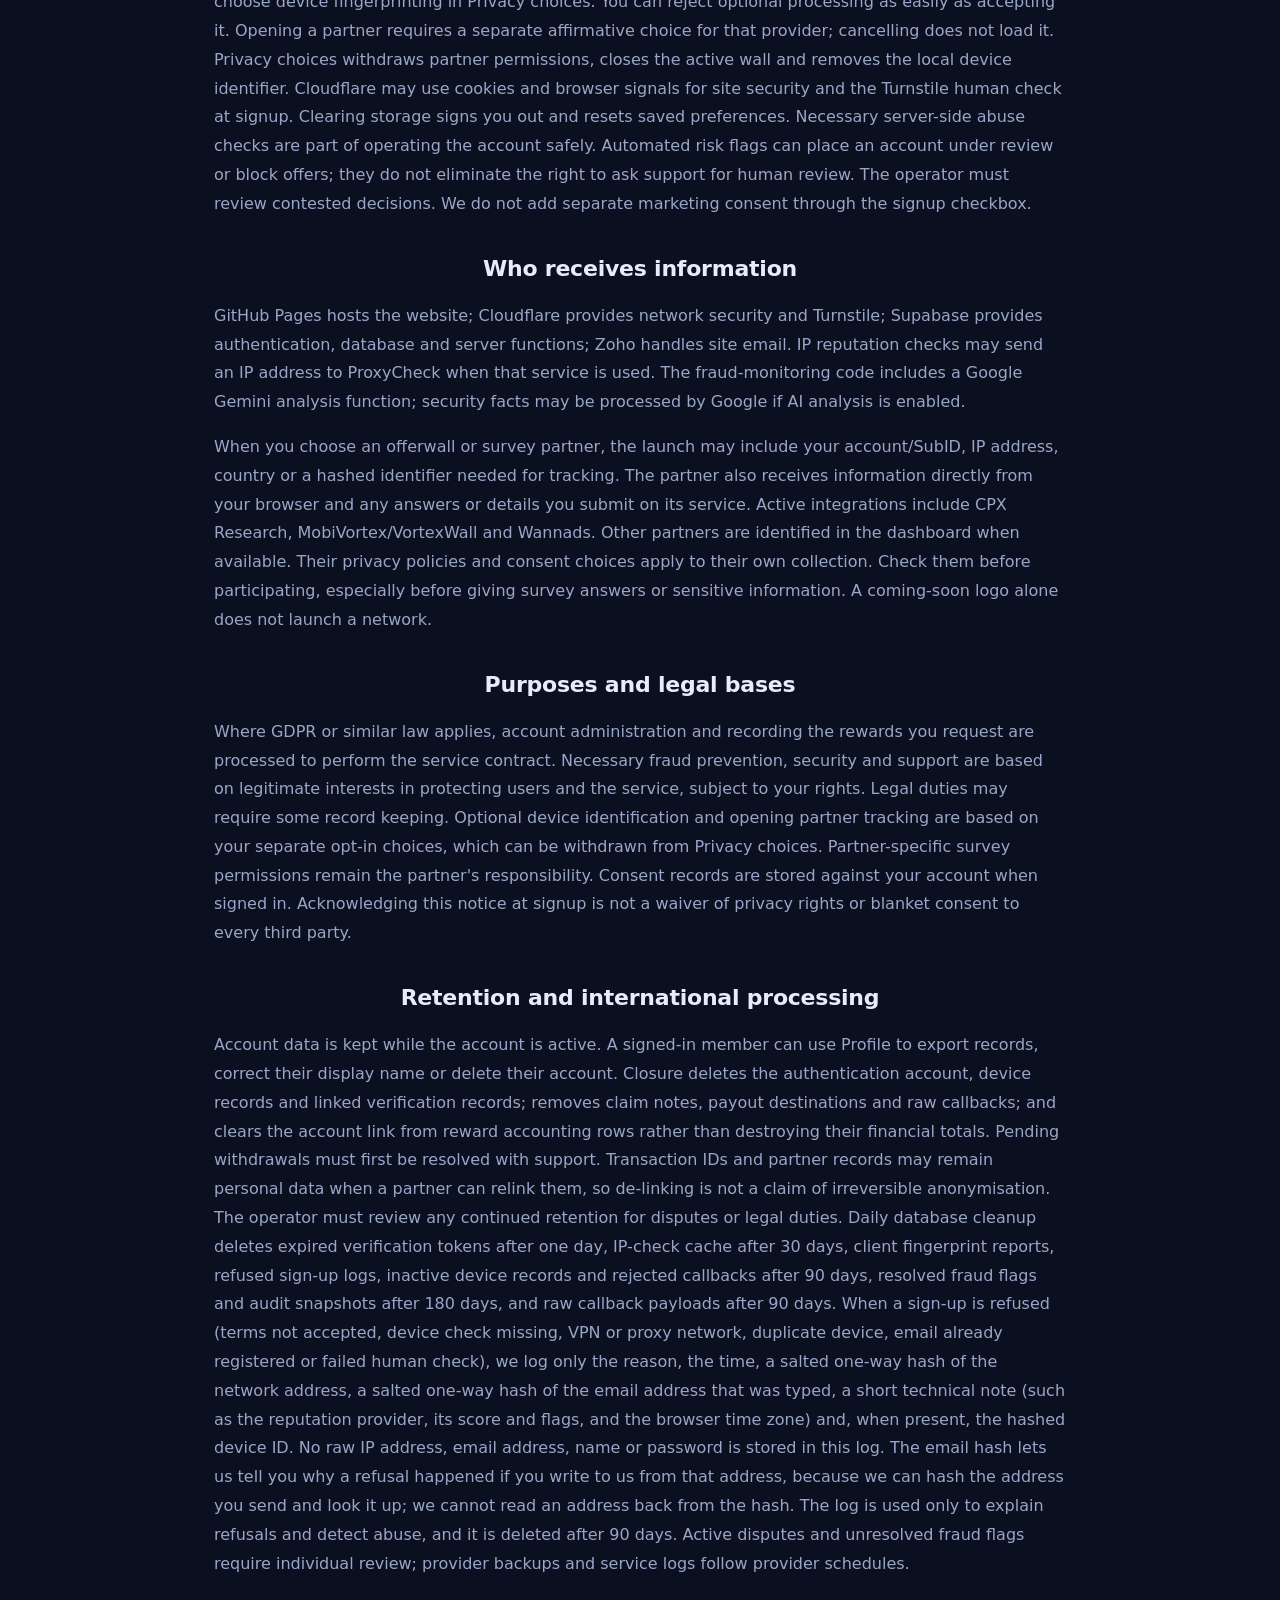
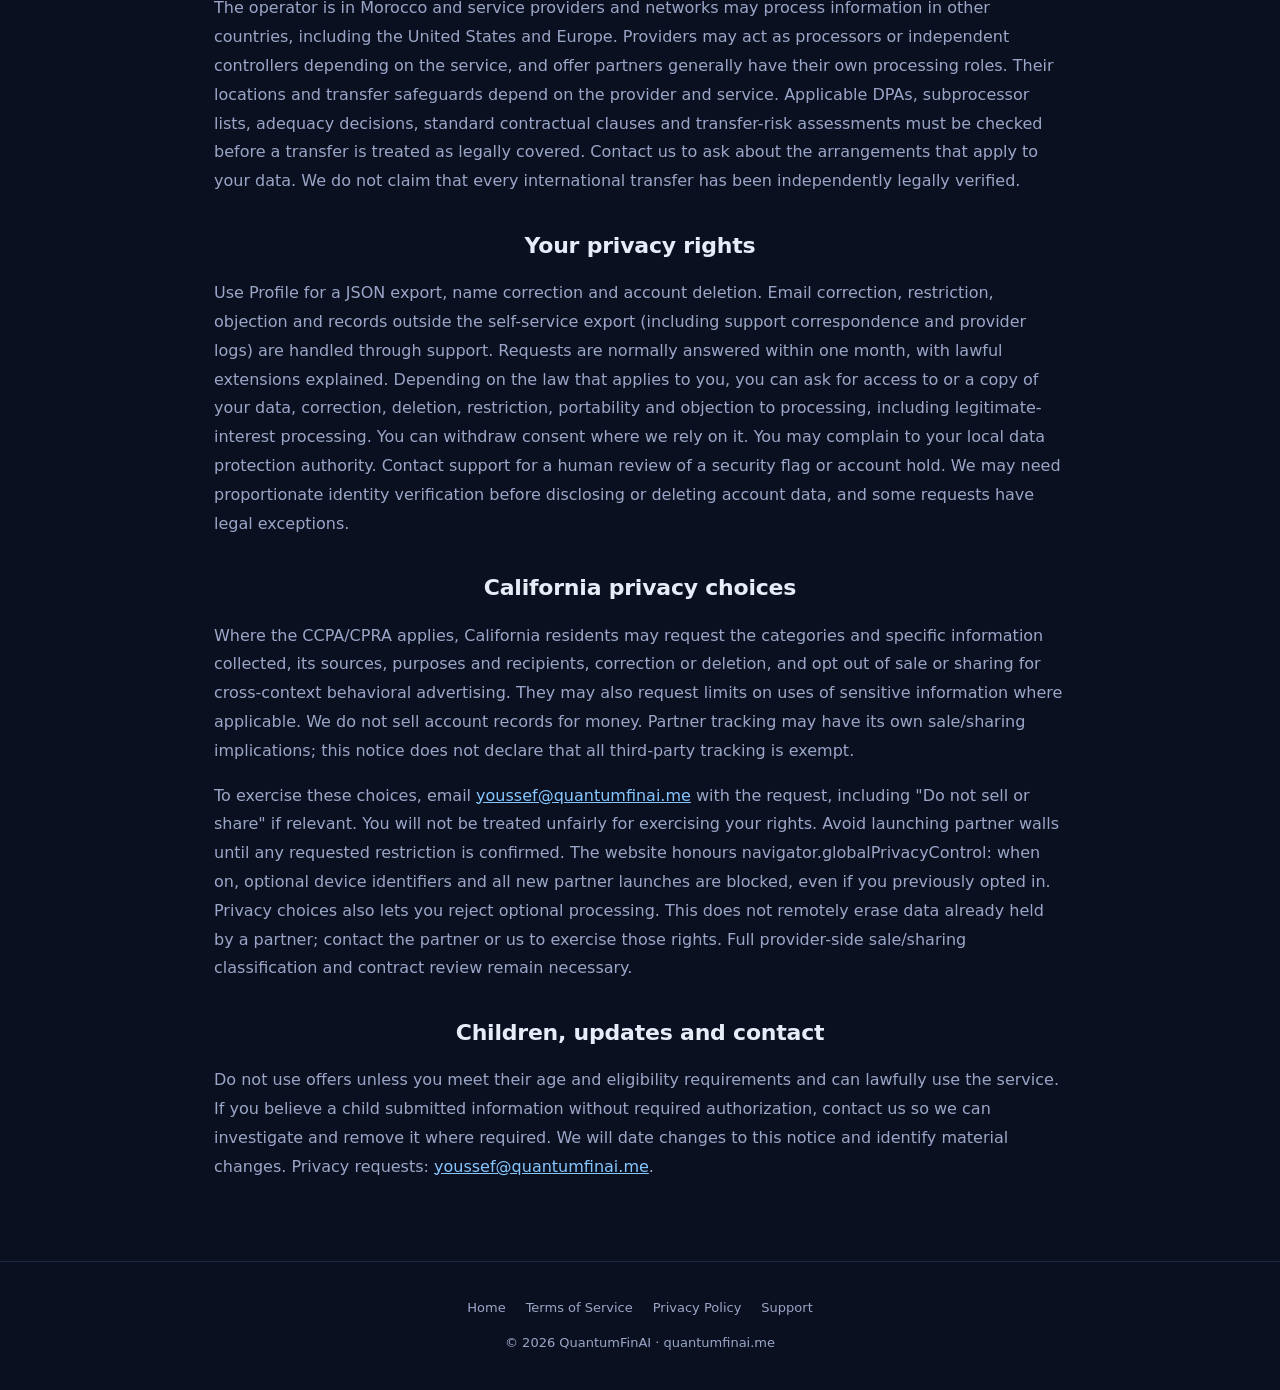
==== commit 7219451d: "Privacy policy: drop Scamalytics from IP reputation providers" ====
--- a/privacy/index.html
+++ b/privacy/index.html
@@ -4,7 +4,7 @@
 <link rel="apple-touch-icon" href="/apple-touch-icon.png"><link rel="stylesheet" href="/style.css?v=20261014m"><style>.legal{max-width:900px;margin:auto;padding:100px 24px 64px}.legal h1{font-size:clamp(32px,6vw,48px);margin-bottom:16px}.legal h2{font-size:22px;margin:32px 0 12px}.legal p,.legal li{line-height:1.8;color:var(--mut)}.legal ul{padding-left:24px}.legal a{color:#86c7ff;text-decoration:underline}.legal .updated{font-size:14px}.nav .brand{white-space:nowrap}</style></head><body><header class="nav"><a class="brand" href="/"><img class="logo" src="/assets/logo/logo-mark.svg" alt="QuantumFinAI logo"> QuantumFin<b>AI</b></a><nav><a href="/#account">My account</a></nav></header><main class="legal"><h1>Privacy Policy</h1><p class="updated">Effective 15 October 2026 · Version 2026-10-18 · Technical update 18:00 UTC</p><p>QuantumFinAI is operated by Youssef Nassiri in Morocco, who is responsible for the site's personal data processing. Contact <a href="mailto:youssef@quantumfinai.me">youssef@quantumfinai.me</a> for access, correction, deletion, privacy choices or a security concern. This notice describes the rewards service as it works today; it is not a claim of regulatory certification.</p>
 <h2>Information we collect and why</h2><ul><li><strong>Account information:</strong> your name, email address, account ID and authentication information, to create and manage your account and send account or verification messages. Passwords are processed by the authentication service, not displayed to site administrators.</li><li><strong>Reward activity:</strong> offers you start, partner and transaction identifiers, available offer names, timestamps, completion status, points, reversals and account review records. We receive completion and reversal information from partner networks to keep an accurate balance and investigate missing credits or misuse.</li><li><strong>Security information:</strong> IP addresses, hashed IP and device identifiers, fraud-risk results and, only if you opt in, device and browser fingerprint signals (a random device identifier, canvas, graphics-card and audio fingerprints, screen, timezone and language details, automation indicators, and basic mouse, touch and scroll behaviour). These help detect duplicate devices, multiple accounts, automation, VPNs, proxies and suspicious activity. <strong>One-time device check at sign-up:</strong> to keep one account per person, the sign-up form has a separate tick box, required to create an account, that allows a one-time check. When you tick it we create a random device identifier in your browser and send it with a hash of basic browser and screen signals (screen size, timezone, processor count, graphics renderer, platform) and your hashed IP address. If it matches a device or network already used for another account, sign-up is refused; refused attempts are not stored on our servers. For an account that is created, the identifier and hashes are kept with the account for as long as it exists and are deleted when the account is deleted. This check is based on our legitimate interest in preventing duplicate and fraudulent accounts. Because it is required, it is not offered if your browser sends Global Privacy Control; you can switch that off for this site or email us to ask for a manual review. Shared family devices and networks can trigger a false match; contact us and the operator reviews it. Ongoing fingerprint collection after sign-up (Privacy choices) is separate: it runs only while that choice is on, is skipped entirely when your browser sends Global Privacy Control, and the fraud verdict is always computed on our server, never in your browser. Hashes and account IDs may still be personal data.</li><li><strong>Support information:</strong> the messages and evidence you choose to send us to answer questions and handle requests. Do not send passwords, full payment card details or unnecessary sensitive information.</li><li><strong>Browser notifications (optional):</strong> if you turn on browser alerts in Profile, we store your browser's push address and its encryption keys with your account, only to send you a notification when an offer is credited. They are shared with your browser vendor's push service to deliver the message, are removed when you turn alerts off or delete your account, and are never used for marketing.</li></ul>
 <h2>Cookies, local storage and human checks</h2><p>The site uses browser local storage to keep your signed-in session, privacy choices and your sound preference. A random device identifier is created when you tick the one-time device check at sign-up (required for an account), and ongoing fingerprint signals are optional and are not collected until you choose device fingerprinting in Privacy choices. You can reject optional processing as easily as accepting it. Opening a partner requires a separate affirmative choice for that provider; cancelling does not load it. Privacy choices withdraws partner permissions, closes the active wall and removes the local device identifier. Cloudflare may use cookies and browser signals for site security and the Turnstile human check at signup. Clearing storage signs you out and resets saved preferences. Necessary server-side abuse checks are part of operating the account safely. Automated risk flags can place an account under review or block offers; they do not eliminate the right to ask support for human review. The operator must review contested decisions. We do not add separate marketing consent through the signup checkbox.</p>
-<h2>Who receives information</h2><p>GitHub Pages hosts the website; Cloudflare provides network security and Turnstile; Supabase provides authentication, database and server functions; Zoho handles site email. IP reputation checks may send an IP address to Scamalytics or ProxyCheck when those services are used. The fraud-monitoring code includes a Google Gemini analysis function; security facts may be processed by Google if AI analysis is enabled.</p><p>When you choose an offerwall or survey partner, the launch may include your account/SubID, IP address, country or a hashed identifier needed for tracking. The partner also receives information directly from your browser and any answers or details you submit on its service. Active integrations include CPX Research, MobiVortex/VortexWall and Wannads. Other partners are identified in the dashboard when available. Their privacy policies and consent choices apply to their own collection. Check them before participating, especially before giving survey answers or sensitive information. A coming-soon logo alone does not launch a network.</p>
+<h2>Who receives information</h2><p>GitHub Pages hosts the website; Cloudflare provides network security and Turnstile; Supabase provides authentication, database and server functions; Zoho handles site email. IP reputation checks may send an IP address to ProxyCheck when that service is used. The fraud-monitoring code includes a Google Gemini analysis function; security facts may be processed by Google if AI analysis is enabled.</p><p>When you choose an offerwall or survey partner, the launch may include your account/SubID, IP address, country or a hashed identifier needed for tracking. The partner also receives information directly from your browser and any answers or details you submit on its service. Active integrations include CPX Research, MobiVortex/VortexWall and Wannads. Other partners are identified in the dashboard when available. Their privacy policies and consent choices apply to their own collection. Check them before participating, especially before giving survey answers or sensitive information. A coming-soon logo alone does not launch a network.</p>
 <h2>Purposes and legal bases</h2><p>Where GDPR or similar law applies, account administration and recording the rewards you request are processed to perform the service contract. Necessary fraud prevention, security and support are based on legitimate interests in protecting users and the service, subject to your rights. Legal duties may require some record keeping. Optional device identification and opening partner tracking are based on your separate opt-in choices, which can be withdrawn from Privacy choices. Partner-specific survey permissions remain the partner's responsibility. Consent records are stored against your account when signed in. Acknowledging this notice at signup is not a waiver of privacy rights or blanket consent to every third party.</p>
 <h2>Retention and international processing</h2><p>Account data is kept while the account is active. A signed-in member can use Profile to export records, correct their display name or delete their account. Closure deletes the authentication account, device records and linked verification records; removes claim notes, payout destinations and raw callbacks; and clears the account link from reward accounting rows rather than destroying their financial totals. Pending withdrawals must first be resolved with support. Transaction IDs and partner records may remain personal data when a partner can relink them, so de-linking is not a claim of irreversible anonymisation. The operator must review any continued retention for disputes or legal duties. Daily database cleanup deletes expired verification tokens after one day, IP-check cache after 30 days, client fingerprint reports, refused sign-up logs, inactive device records and rejected callbacks after 90 days, resolved fraud flags and audit snapshots after 180 days, and raw callback payloads after 90 days. When a sign-up is refused (terms not accepted, device check missing, VPN or proxy network, duplicate device, email already registered or failed human check), we log only the reason, the time, a salted one-way hash of the network address, a salted one-way hash of the email address that was typed, a short technical note (such as the reputation provider, its score and flags, and the browser time zone) and, when present, the hashed device ID. No raw IP address, email address, name or password is stored in this log. The email hash lets us tell you why a refusal happened if you write to us from that address, because we can hash the address you send and look it up; we cannot read an address back from the hash. The log is used only to explain refusals and detect abuse, and it is deleted after 90 days. Active disputes and unresolved fraud flags require individual review; provider backups and service logs follow provider schedules.</p><p>The operator is in Morocco and service providers and networks may process information in other countries, including the United States and Europe. Providers may act as processors or independent controllers depending on the service, and offer partners generally have their own processing roles. Their locations and transfer safeguards depend on the provider and service. Applicable DPAs, subprocessor lists, adequacy decisions, standard contractual clauses and transfer-risk assessments must be checked before a transfer is treated as legally covered. Contact us to ask about the arrangements that apply to your data. We do not claim that every international transfer has been independently legally verified.</p>
 <h2>Your privacy rights</h2><p>Use Profile for a JSON export, name correction and account deletion. Email correction, restriction, objection and records outside the self-service export (including support correspondence and provider logs) are handled through support. Requests are normally answered within one month, with lawful extensions explained. Depending on the law that applies to you, you can ask for access to or a copy of your data, correction, deletion, restriction, portability and objection to processing, including legitimate-interest processing. You can withdraw consent where we rely on it. You may complain to your local data protection authority. Contact support for a human review of a security flag or account hold. We may need proportionate identity verification before disclosing or deleting account data, and some requests have legal exceptions.</p>
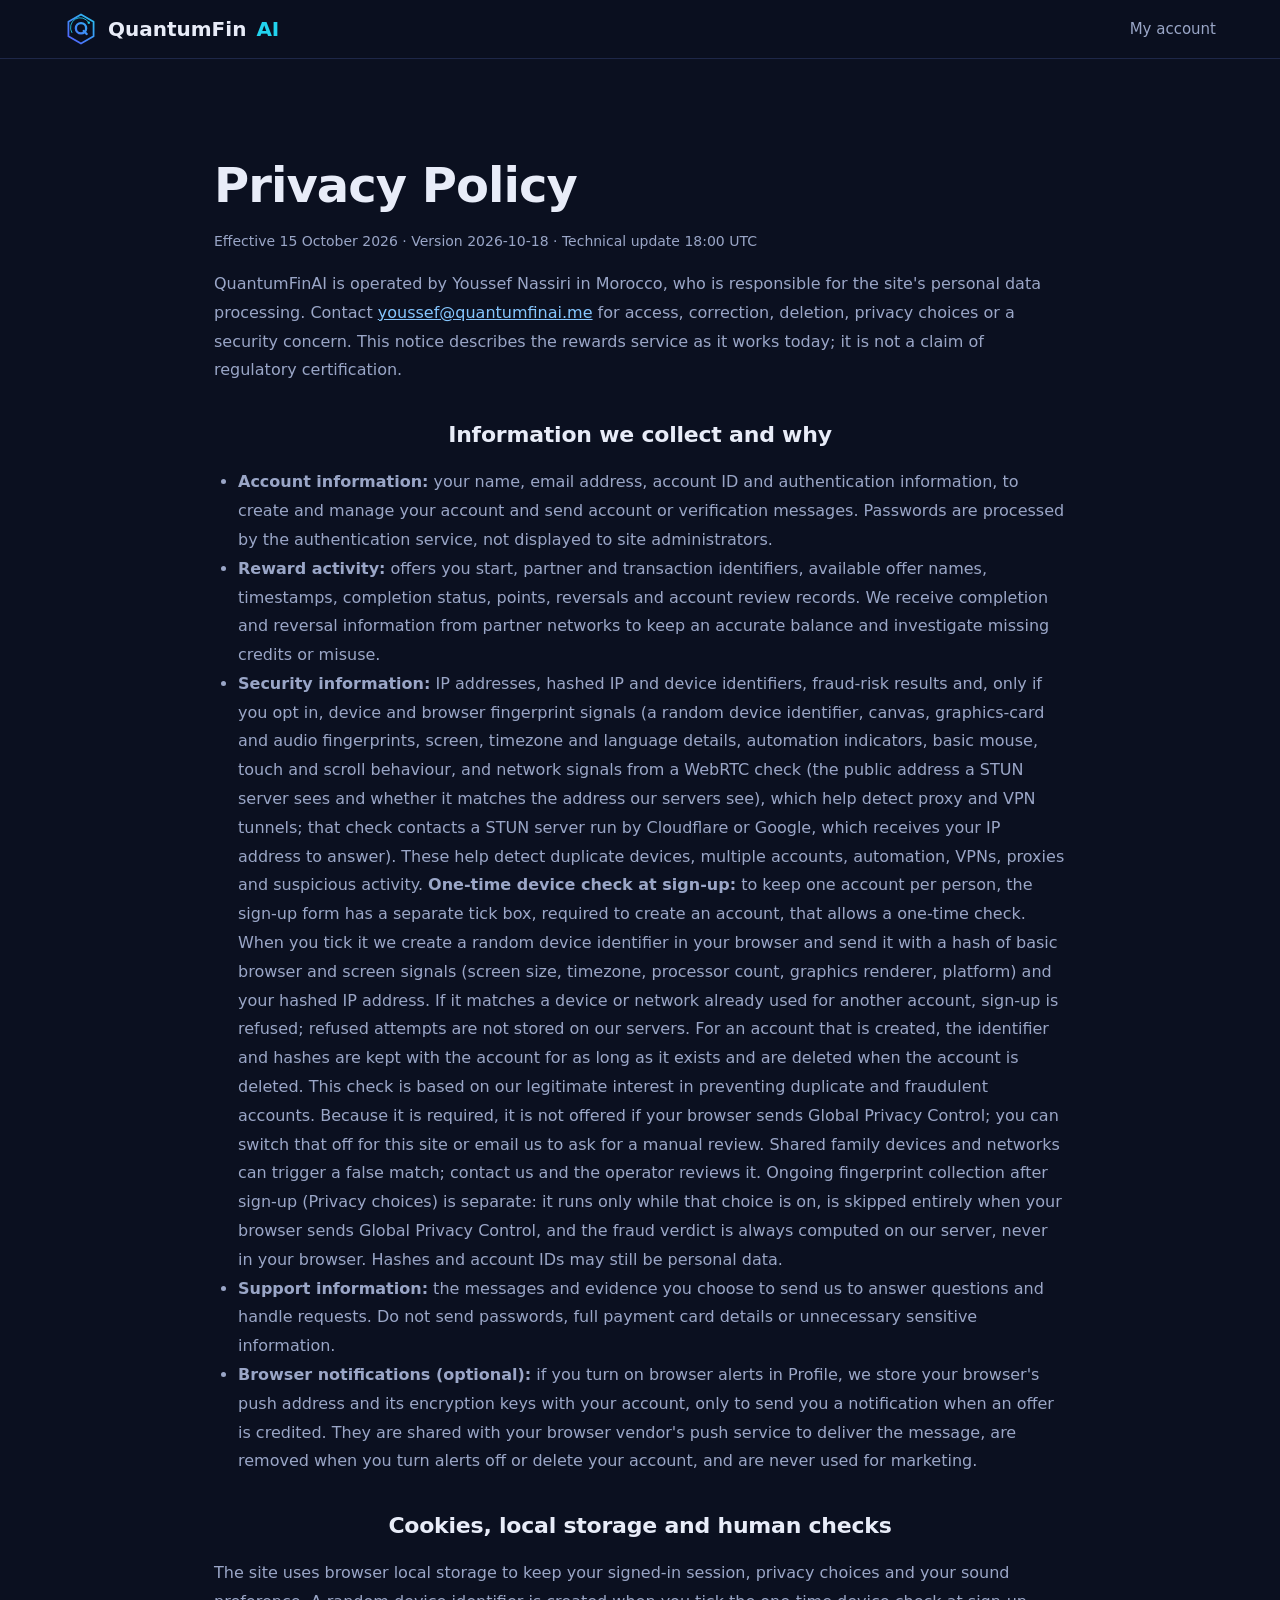
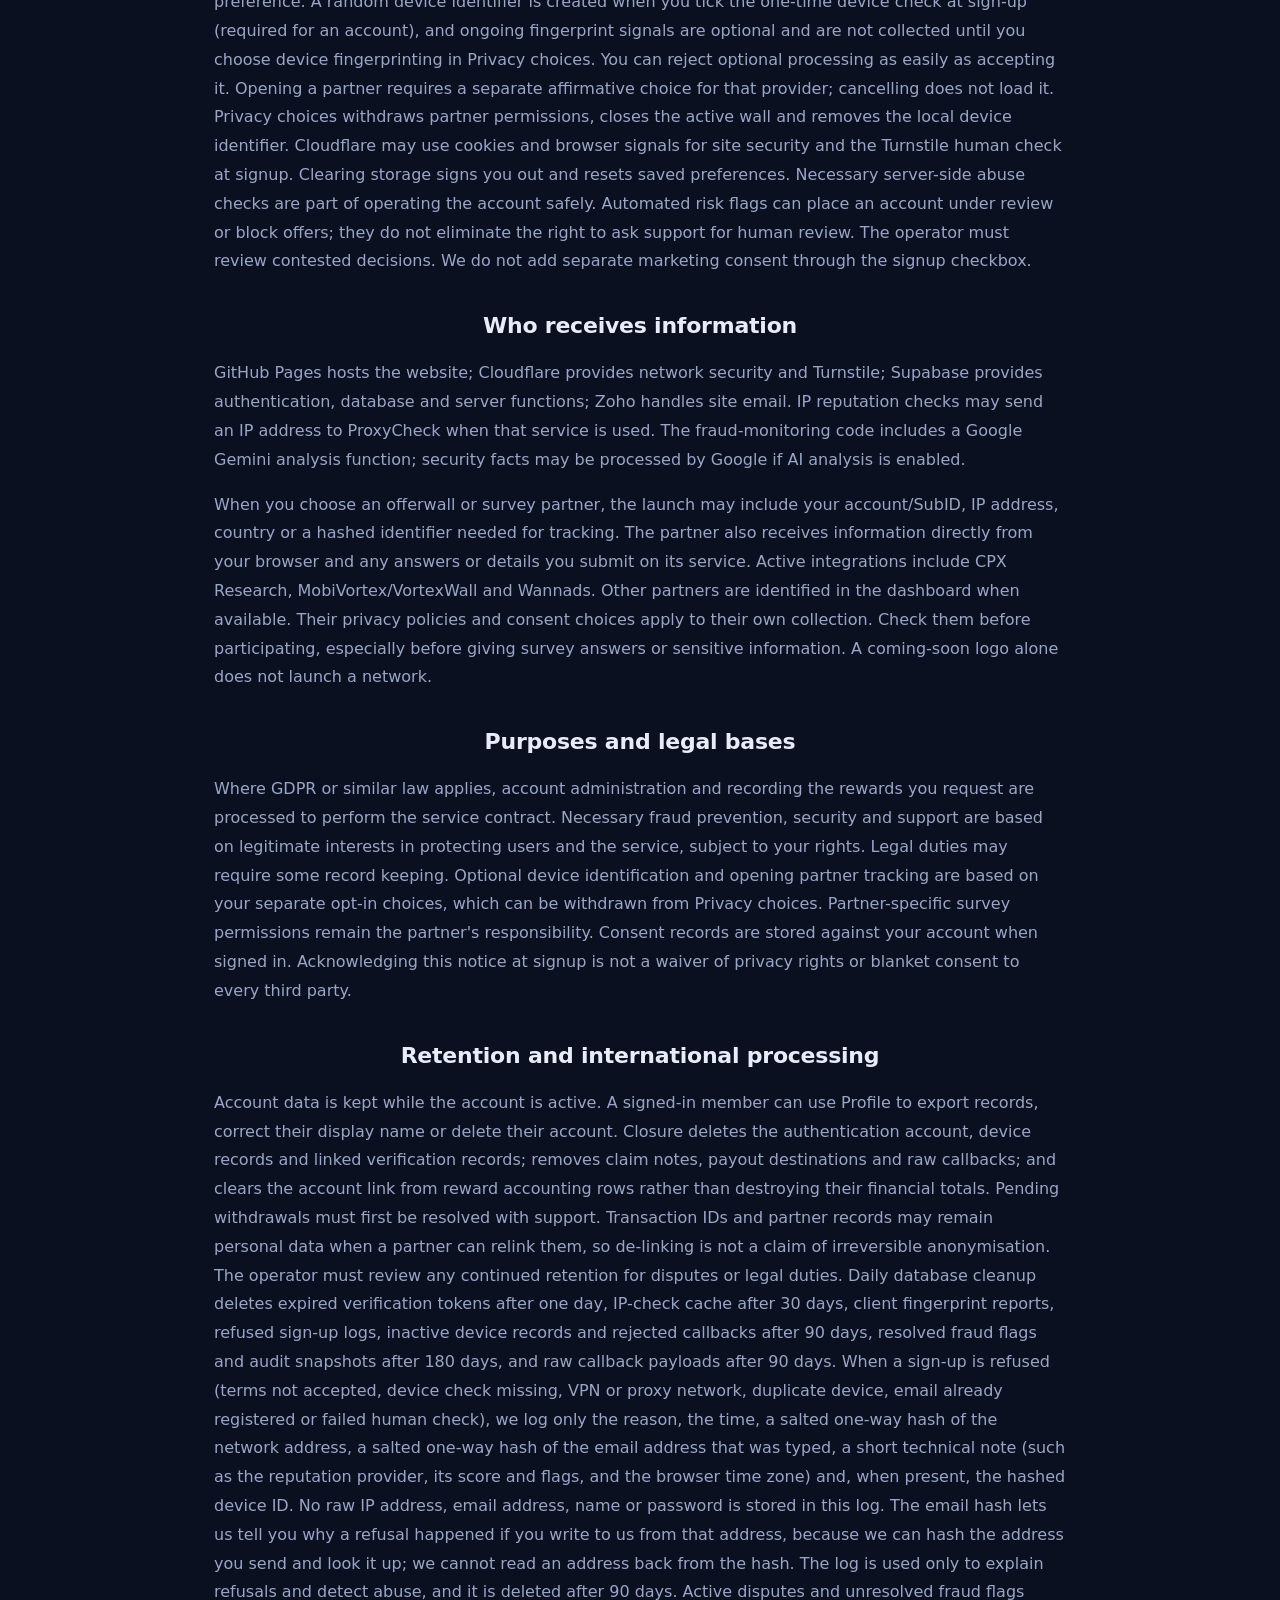
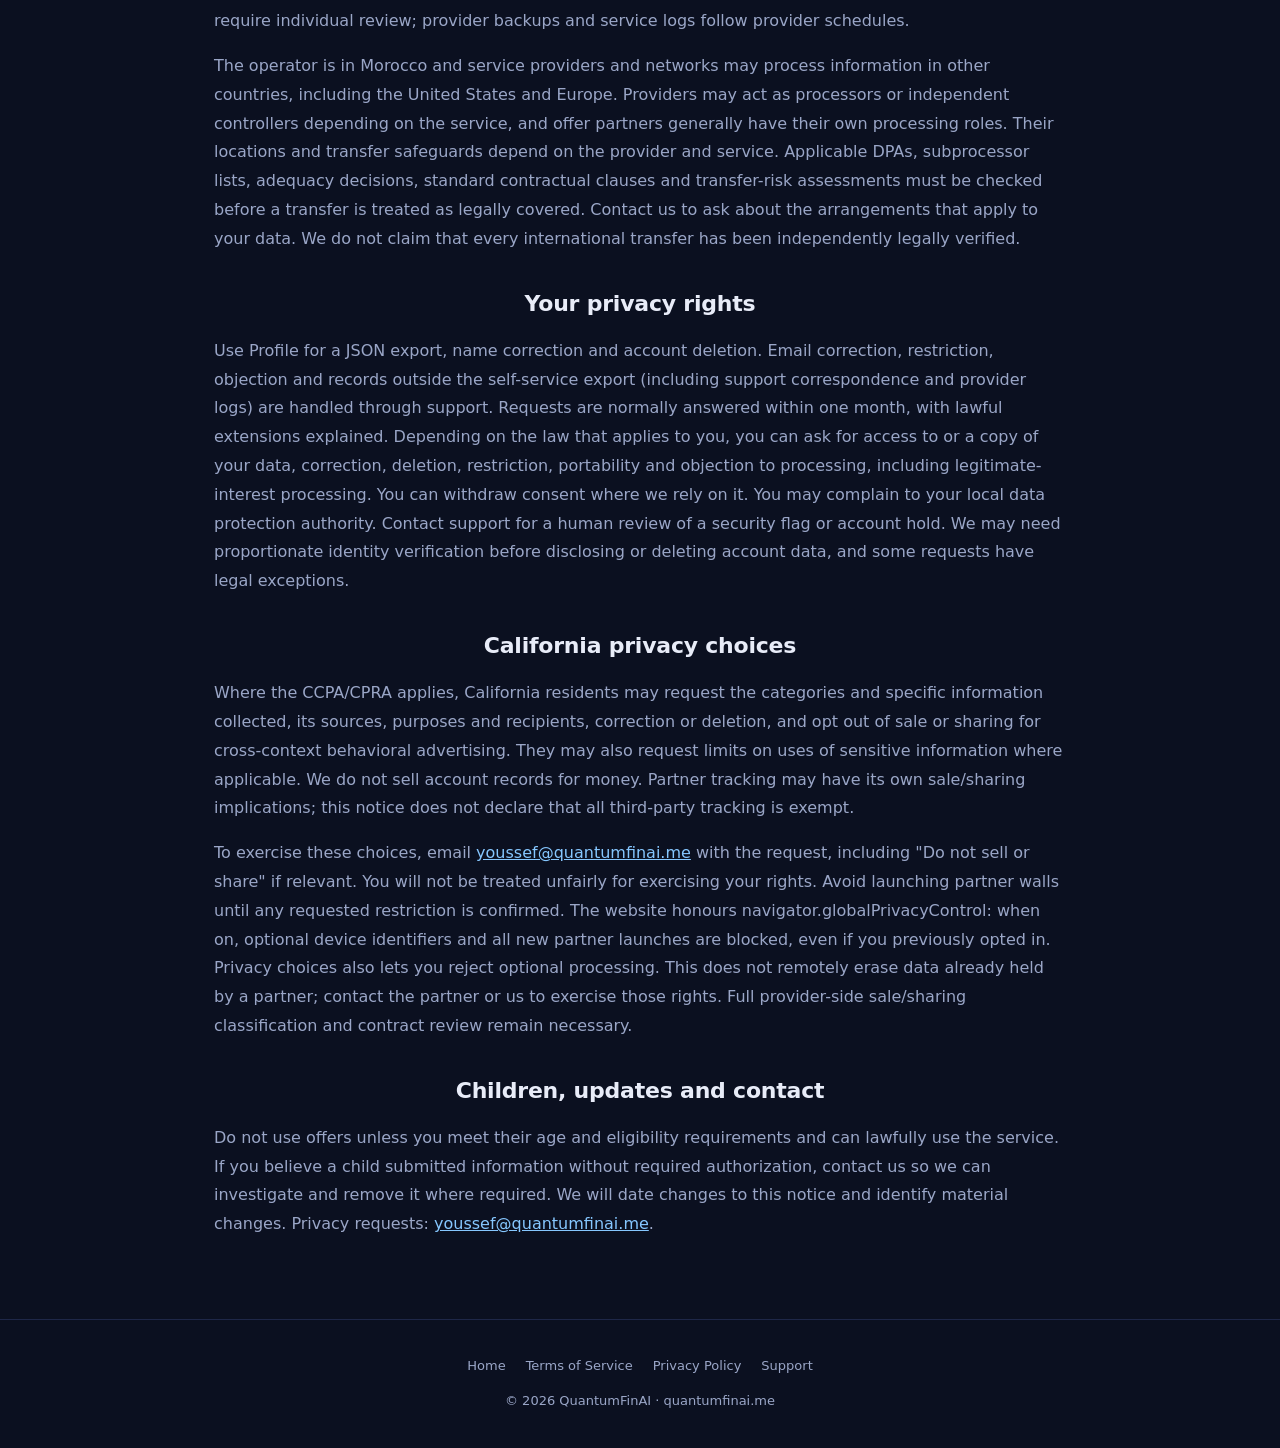
==== commit 1f9abec6: "Update index.html" ====
--- a/privacy/index.html
+++ b/privacy/index.html
@@ -2,7 +2,7 @@
 <link rel="icon" type="image/png" sizes="32x32" href="/favicon-32.png">
 <link rel="shortcut icon" href="/favicon.ico">
 <link rel="apple-touch-icon" href="/apple-touch-icon.png"><link rel="stylesheet" href="/style.css?v=20261014m"><style>.legal{max-width:900px;margin:auto;padding:100px 24px 64px}.legal h1{font-size:clamp(32px,6vw,48px);margin-bottom:16px}.legal h2{font-size:22px;margin:32px 0 12px}.legal p,.legal li{line-height:1.8;color:var(--mut)}.legal ul{padding-left:24px}.legal a{color:#86c7ff;text-decoration:underline}.legal .updated{font-size:14px}.nav .brand{white-space:nowrap}</style></head><body><header class="nav"><a class="brand" href="/"><img class="logo" src="/assets/logo/logo-mark.svg" alt="QuantumFinAI logo"> QuantumFin<b>AI</b></a><nav><a href="/#account">My account</a></nav></header><main class="legal"><h1>Privacy Policy</h1><p class="updated">Effective 15 October 2026 · Version 2026-10-18 · Technical update 18:00 UTC</p><p>QuantumFinAI is operated by Youssef Nassiri in Morocco, who is responsible for the site's personal data processing. Contact <a href="mailto:youssef@quantumfinai.me">youssef@quantumfinai.me</a> for access, correction, deletion, privacy choices or a security concern. This notice describes the rewards service as it works today; it is not a claim of regulatory certification.</p>
-<h2>Information we collect and why</h2><ul><li><strong>Account information:</strong> your name, email address, account ID and authentication information, to create and manage your account and send account or verification messages. Passwords are processed by the authentication service, not displayed to site administrators.</li><li><strong>Reward activity:</strong> offers you start, partner and transaction identifiers, available offer names, timestamps, completion status, points, reversals and account review records. We receive completion and reversal information from partner networks to keep an accurate balance and investigate missing credits or misuse.</li><li><strong>Security information:</strong> IP addresses, hashed IP and device identifiers, fraud-risk results and, only if you opt in, device and browser fingerprint signals (a random device identifier, canvas, graphics-card and audio fingerprints, screen, timezone and language details, automation indicators, and basic mouse, touch and scroll behaviour). These help detect duplicate devices, multiple accounts, automation, VPNs, proxies and suspicious activity. <strong>One-time device check at sign-up:</strong> to keep one account per person, the sign-up form has a separate tick box, required to create an account, that allows a one-time check. When you tick it we create a random device identifier in your browser and send it with a hash of basic browser and screen signals (screen size, timezone, processor count, graphics renderer, platform) and your hashed IP address. If it matches a device or network already used for another account, sign-up is refused; refused attempts are not stored on our servers. For an account that is created, the identifier and hashes are kept with the account for as long as it exists and are deleted when the account is deleted. This check is based on our legitimate interest in preventing duplicate and fraudulent accounts. Because it is required, it is not offered if your browser sends Global Privacy Control; you can switch that off for this site or email us to ask for a manual review. Shared family devices and networks can trigger a false match; contact us and the operator reviews it. Ongoing fingerprint collection after sign-up (Privacy choices) is separate: it runs only while that choice is on, is skipped entirely when your browser sends Global Privacy Control, and the fraud verdict is always computed on our server, never in your browser. Hashes and account IDs may still be personal data.</li><li><strong>Support information:</strong> the messages and evidence you choose to send us to answer questions and handle requests. Do not send passwords, full payment card details or unnecessary sensitive information.</li><li><strong>Browser notifications (optional):</strong> if you turn on browser alerts in Profile, we store your browser's push address and its encryption keys with your account, only to send you a notification when an offer is credited. They are shared with your browser vendor's push service to deliver the message, are removed when you turn alerts off or delete your account, and are never used for marketing.</li></ul>
+<h2>Information we collect and why</h2><ul><li><strong>Account information:</strong> your name, email address, account ID and authentication information, to create and manage your account and send account or verification messages. Passwords are processed by the authentication service, not displayed to site administrators.</li><li><strong>Reward activity:</strong> offers you start, partner and transaction identifiers, available offer names, timestamps, completion status, points, reversals and account review records. We receive completion and reversal information from partner networks to keep an accurate balance and investigate missing credits or misuse.</li><li><strong>Security information:</strong> IP addresses, hashed IP and device identifiers, fraud-risk results and, only if you opt in, device and browser fingerprint signals (a random device identifier, canvas, graphics-card and audio fingerprints, screen, timezone and language details, automation indicators, basic mouse, touch and scroll behaviour, and network signals from a WebRTC check (the public address a STUN server sees and whether it matches the address our servers see), which help detect proxy and VPN tunnels; that check contacts a STUN server run by Cloudflare or Google, which receives your IP address to answer). These help detect duplicate devices, multiple accounts, automation, VPNs, proxies and suspicious activity. <strong>One-time device check at sign-up:</strong> to keep one account per person, the sign-up form has a separate tick box, required to create an account, that allows a one-time check. When you tick it we create a random device identifier in your browser and send it with a hash of basic browser and screen signals (screen size, timezone, processor count, graphics renderer, platform) and your hashed IP address. If it matches a device or network already used for another account, sign-up is refused; refused attempts are not stored on our servers. For an account that is created, the identifier and hashes are kept with the account for as long as it exists and are deleted when the account is deleted. This check is based on our legitimate interest in preventing duplicate and fraudulent accounts. Because it is required, it is not offered if your browser sends Global Privacy Control; you can switch that off for this site or email us to ask for a manual review. Shared family devices and networks can trigger a false match; contact us and the operator reviews it. Ongoing fingerprint collection after sign-up (Privacy choices) is separate: it runs only while that choice is on, is skipped entirely when your browser sends Global Privacy Control, and the fraud verdict is always computed on our server, never in your browser. Hashes and account IDs may still be personal data.</li><li><strong>Support information:</strong> the messages and evidence you choose to send us to answer questions and handle requests. Do not send passwords, full payment card details or unnecessary sensitive information.</li><li><strong>Browser notifications (optional):</strong> if you turn on browser alerts in Profile, we store your browser's push address and its encryption keys with your account, only to send you a notification when an offer is credited. They are shared with your browser vendor's push service to deliver the message, are removed when you turn alerts off or delete your account, and are never used for marketing.</li></ul>
 <h2>Cookies, local storage and human checks</h2><p>The site uses browser local storage to keep your signed-in session, privacy choices and your sound preference. A random device identifier is created when you tick the one-time device check at sign-up (required for an account), and ongoing fingerprint signals are optional and are not collected until you choose device fingerprinting in Privacy choices. You can reject optional processing as easily as accepting it. Opening a partner requires a separate affirmative choice for that provider; cancelling does not load it. Privacy choices withdraws partner permissions, closes the active wall and removes the local device identifier. Cloudflare may use cookies and browser signals for site security and the Turnstile human check at signup. Clearing storage signs you out and resets saved preferences. Necessary server-side abuse checks are part of operating the account safely. Automated risk flags can place an account under review or block offers; they do not eliminate the right to ask support for human review. The operator must review contested decisions. We do not add separate marketing consent through the signup checkbox.</p>
 <h2>Who receives information</h2><p>GitHub Pages hosts the website; Cloudflare provides network security and Turnstile; Supabase provides authentication, database and server functions; Zoho handles site email. IP reputation checks may send an IP address to ProxyCheck when that service is used. The fraud-monitoring code includes a Google Gemini analysis function; security facts may be processed by Google if AI analysis is enabled.</p><p>When you choose an offerwall or survey partner, the launch may include your account/SubID, IP address, country or a hashed identifier needed for tracking. The partner also receives information directly from your browser and any answers or details you submit on its service. Active integrations include CPX Research, MobiVortex/VortexWall and Wannads. Other partners are identified in the dashboard when available. Their privacy policies and consent choices apply to their own collection. Check them before participating, especially before giving survey answers or sensitive information. A coming-soon logo alone does not launch a network.</p>
 <h2>Purposes and legal bases</h2><p>Where GDPR or similar law applies, account administration and recording the rewards you request are processed to perform the service contract. Necessary fraud prevention, security and support are based on legitimate interests in protecting users and the service, subject to your rights. Legal duties may require some record keeping. Optional device identification and opening partner tracking are based on your separate opt-in choices, which can be withdrawn from Privacy choices. Partner-specific survey permissions remain the partner's responsibility. Consent records are stored against your account when signed in. Acknowledging this notice at signup is not a waiver of privacy rights or blanket consent to every third party.</p>
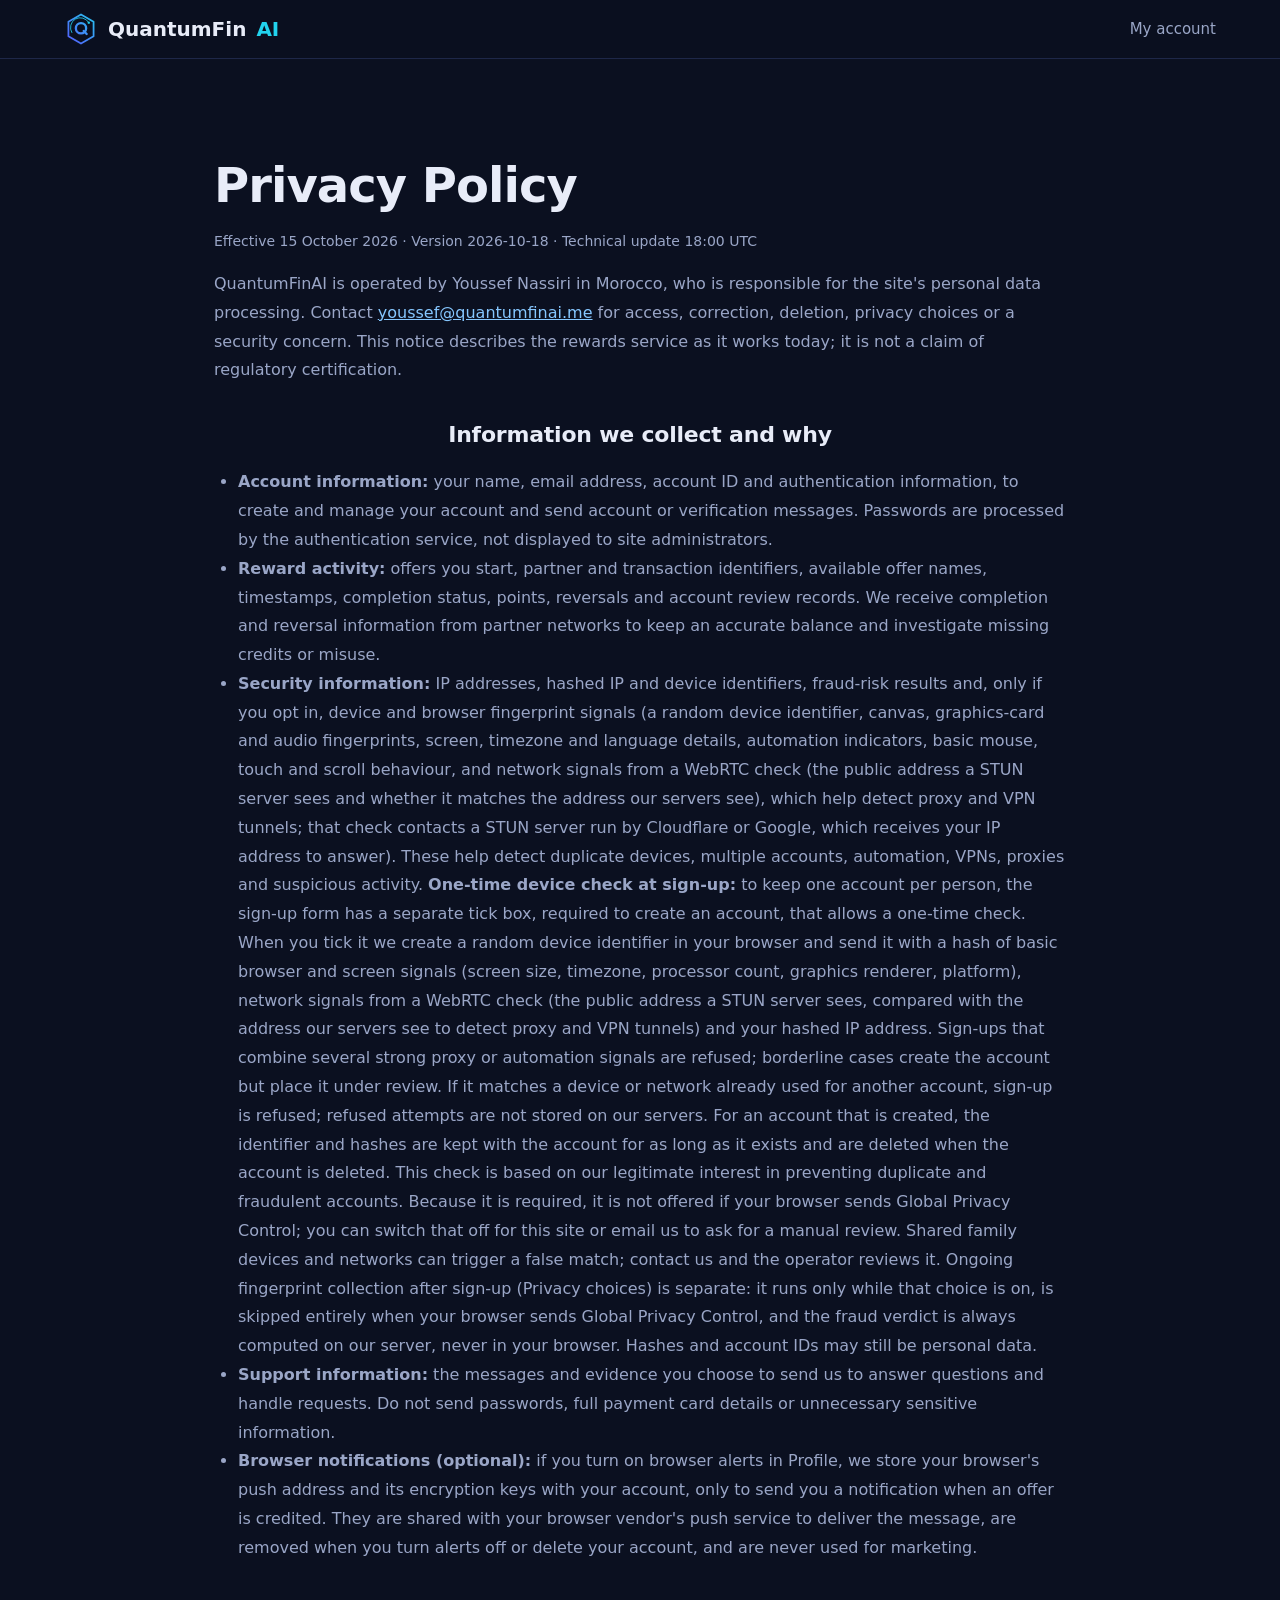
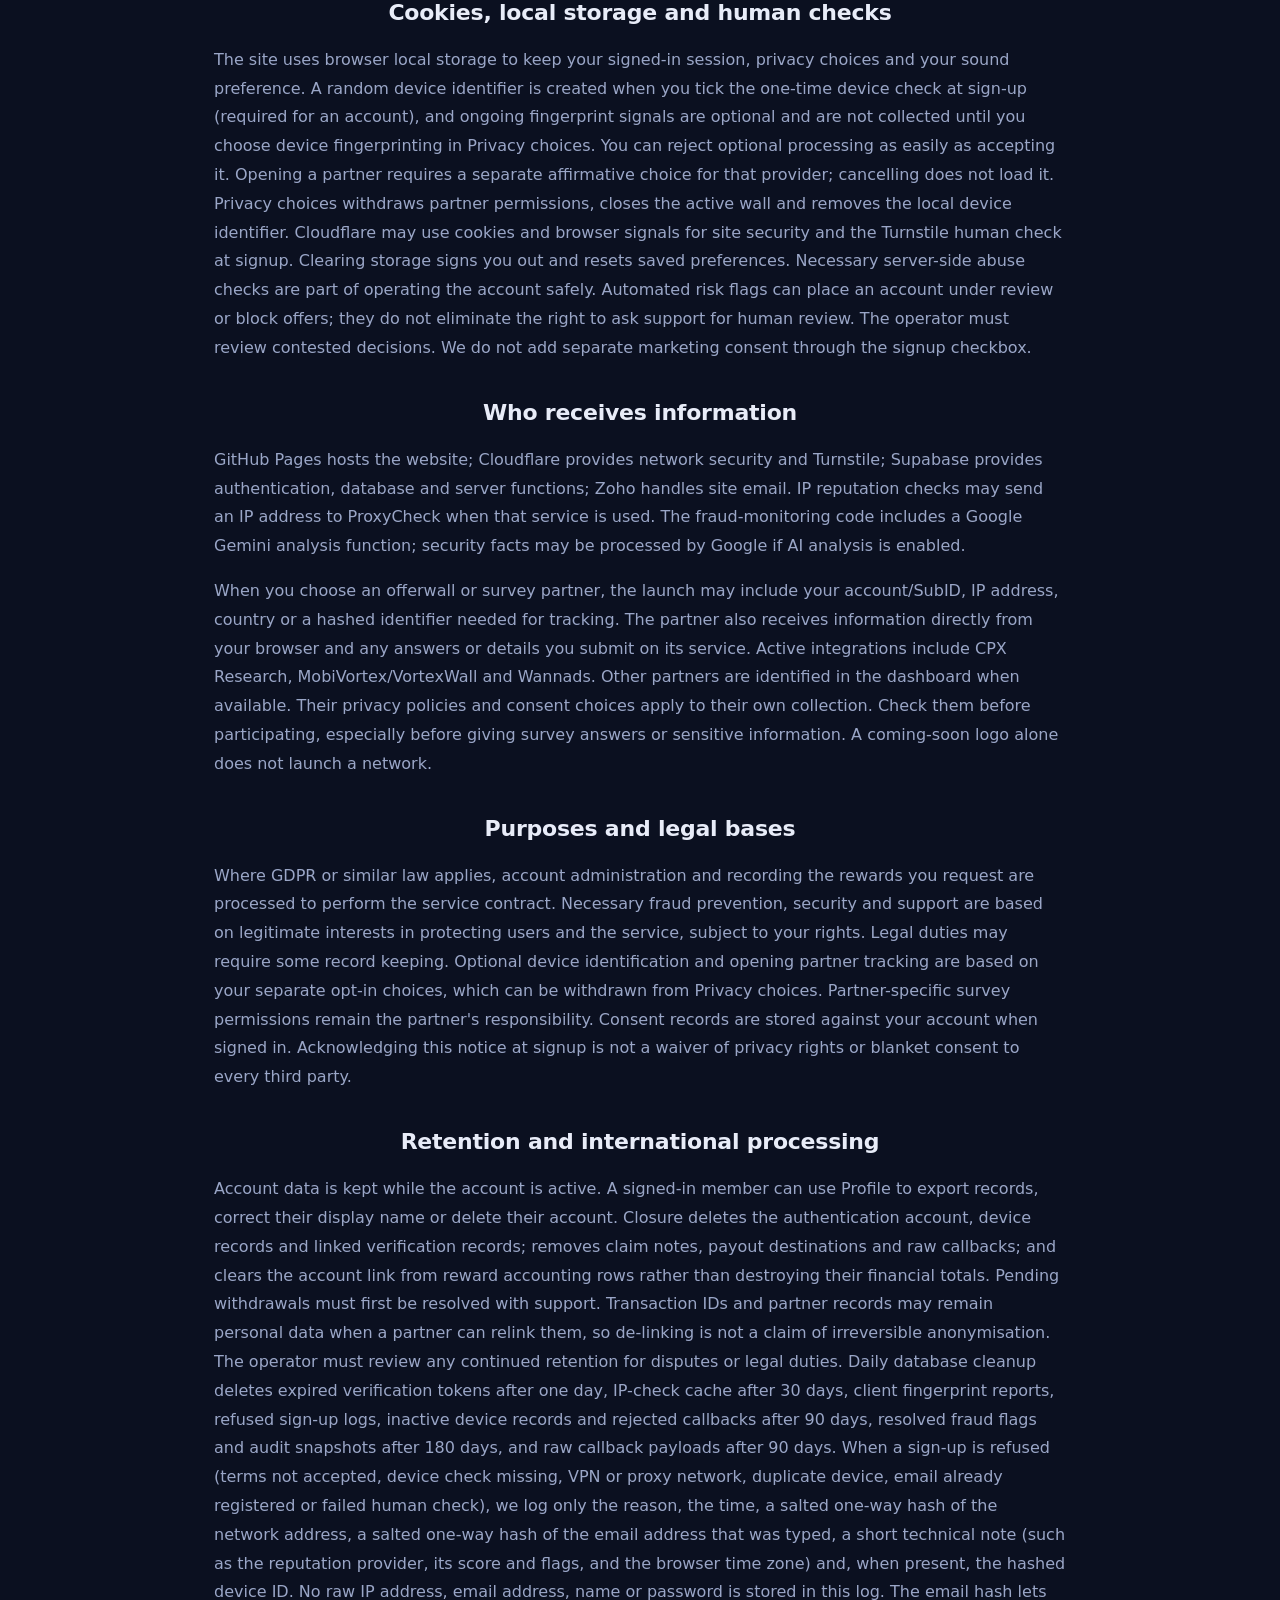
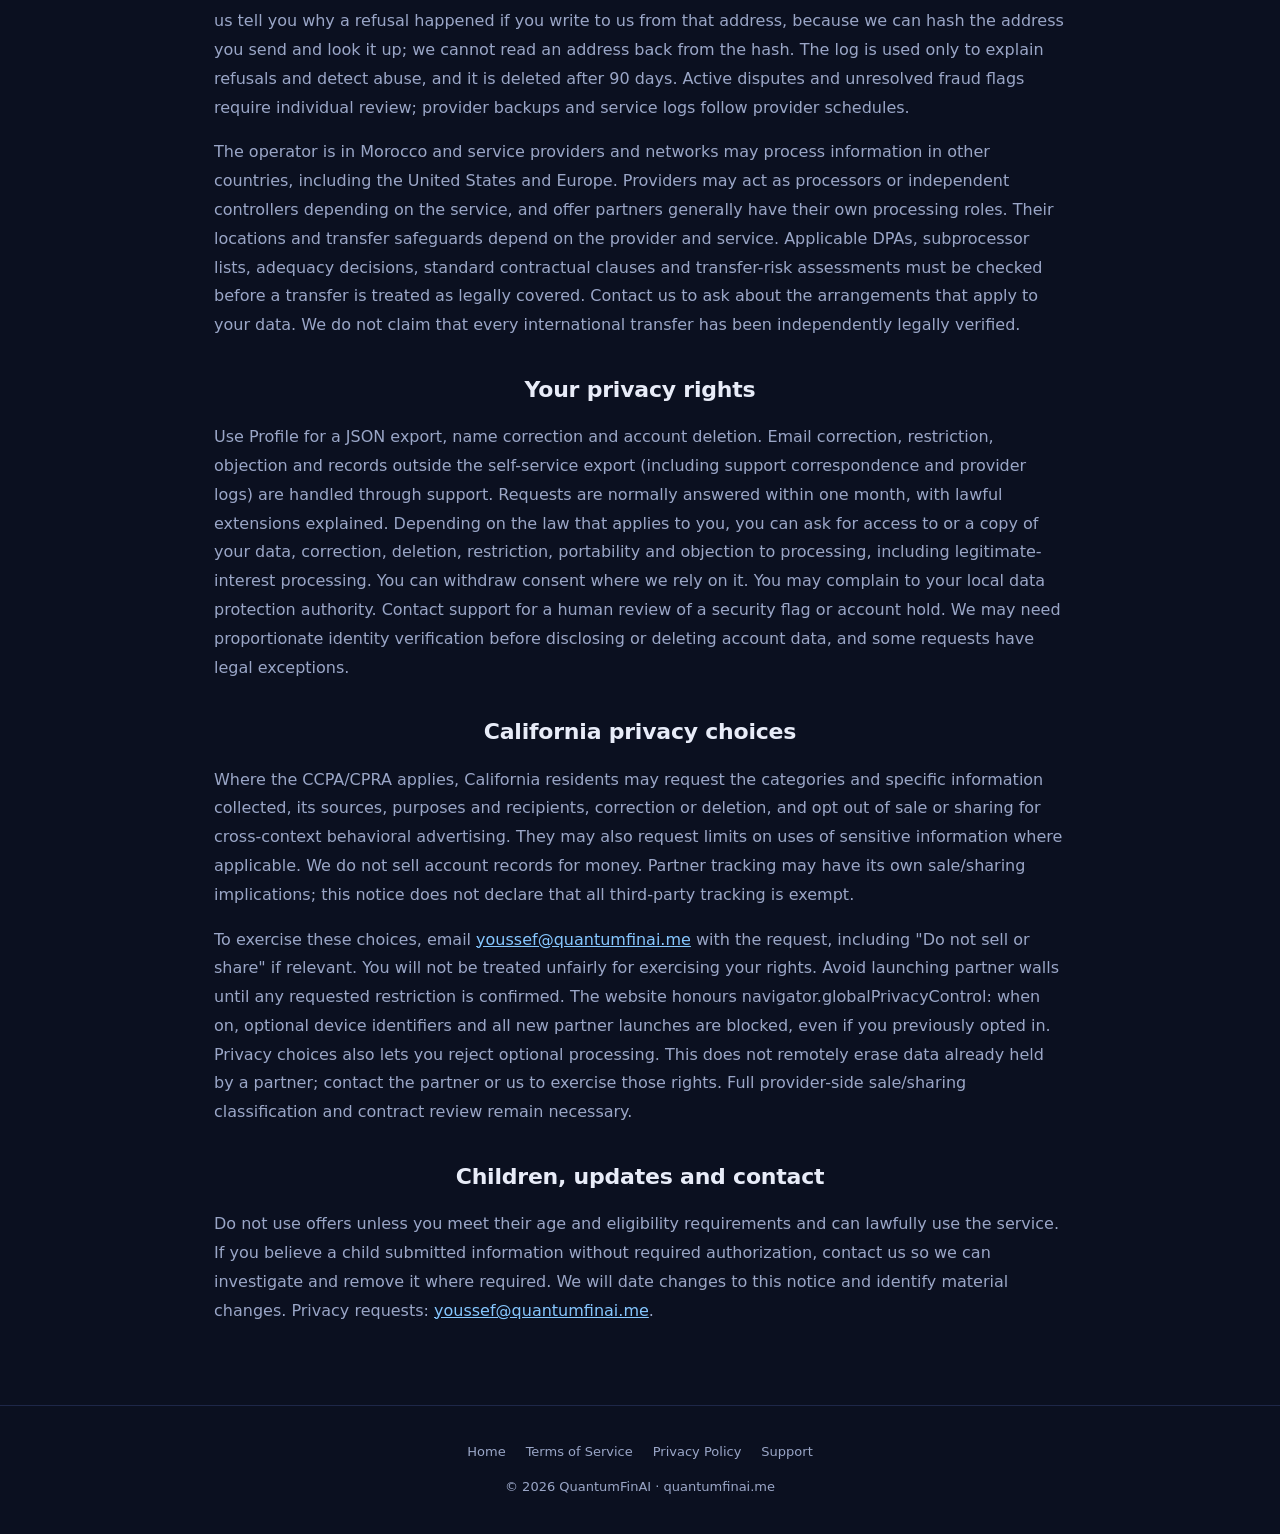
==== commit 9e5f5acd: "Update index.html" ====
--- a/privacy/index.html
+++ b/privacy/index.html
@@ -2,7 +2,7 @@
 <link rel="icon" type="image/png" sizes="32x32" href="/favicon-32.png">
 <link rel="shortcut icon" href="/favicon.ico">
 <link rel="apple-touch-icon" href="/apple-touch-icon.png"><link rel="stylesheet" href="/style.css?v=20261014m"><style>.legal{max-width:900px;margin:auto;padding:100px 24px 64px}.legal h1{font-size:clamp(32px,6vw,48px);margin-bottom:16px}.legal h2{font-size:22px;margin:32px 0 12px}.legal p,.legal li{line-height:1.8;color:var(--mut)}.legal ul{padding-left:24px}.legal a{color:#86c7ff;text-decoration:underline}.legal .updated{font-size:14px}.nav .brand{white-space:nowrap}</style></head><body><header class="nav"><a class="brand" href="/"><img class="logo" src="/assets/logo/logo-mark.svg" alt="QuantumFinAI logo"> QuantumFin<b>AI</b></a><nav><a href="/#account">My account</a></nav></header><main class="legal"><h1>Privacy Policy</h1><p class="updated">Effective 15 October 2026 · Version 2026-10-18 · Technical update 18:00 UTC</p><p>QuantumFinAI is operated by Youssef Nassiri in Morocco, who is responsible for the site's personal data processing. Contact <a href="mailto:youssef@quantumfinai.me">youssef@quantumfinai.me</a> for access, correction, deletion, privacy choices or a security concern. This notice describes the rewards service as it works today; it is not a claim of regulatory certification.</p>
-<h2>Information we collect and why</h2><ul><li><strong>Account information:</strong> your name, email address, account ID and authentication information, to create and manage your account and send account or verification messages. Passwords are processed by the authentication service, not displayed to site administrators.</li><li><strong>Reward activity:</strong> offers you start, partner and transaction identifiers, available offer names, timestamps, completion status, points, reversals and account review records. We receive completion and reversal information from partner networks to keep an accurate balance and investigate missing credits or misuse.</li><li><strong>Security information:</strong> IP addresses, hashed IP and device identifiers, fraud-risk results and, only if you opt in, device and browser fingerprint signals (a random device identifier, canvas, graphics-card and audio fingerprints, screen, timezone and language details, automation indicators, basic mouse, touch and scroll behaviour, and network signals from a WebRTC check (the public address a STUN server sees and whether it matches the address our servers see), which help detect proxy and VPN tunnels; that check contacts a STUN server run by Cloudflare or Google, which receives your IP address to answer). These help detect duplicate devices, multiple accounts, automation, VPNs, proxies and suspicious activity. <strong>One-time device check at sign-up:</strong> to keep one account per person, the sign-up form has a separate tick box, required to create an account, that allows a one-time check. When you tick it we create a random device identifier in your browser and send it with a hash of basic browser and screen signals (screen size, timezone, processor count, graphics renderer, platform) and your hashed IP address. If it matches a device or network already used for another account, sign-up is refused; refused attempts are not stored on our servers. For an account that is created, the identifier and hashes are kept with the account for as long as it exists and are deleted when the account is deleted. This check is based on our legitimate interest in preventing duplicate and fraudulent accounts. Because it is required, it is not offered if your browser sends Global Privacy Control; you can switch that off for this site or email us to ask for a manual review. Shared family devices and networks can trigger a false match; contact us and the operator reviews it. Ongoing fingerprint collection after sign-up (Privacy choices) is separate: it runs only while that choice is on, is skipped entirely when your browser sends Global Privacy Control, and the fraud verdict is always computed on our server, never in your browser. Hashes and account IDs may still be personal data.</li><li><strong>Support information:</strong> the messages and evidence you choose to send us to answer questions and handle requests. Do not send passwords, full payment card details or unnecessary sensitive information.</li><li><strong>Browser notifications (optional):</strong> if you turn on browser alerts in Profile, we store your browser's push address and its encryption keys with your account, only to send you a notification when an offer is credited. They are shared with your browser vendor's push service to deliver the message, are removed when you turn alerts off or delete your account, and are never used for marketing.</li></ul>
+<h2>Information we collect and why</h2><ul><li><strong>Account information:</strong> your name, email address, account ID and authentication information, to create and manage your account and send account or verification messages. Passwords are processed by the authentication service, not displayed to site administrators.</li><li><strong>Reward activity:</strong> offers you start, partner and transaction identifiers, available offer names, timestamps, completion status, points, reversals and account review records. We receive completion and reversal information from partner networks to keep an accurate balance and investigate missing credits or misuse.</li><li><strong>Security information:</strong> IP addresses, hashed IP and device identifiers, fraud-risk results and, only if you opt in, device and browser fingerprint signals (a random device identifier, canvas, graphics-card and audio fingerprints, screen, timezone and language details, automation indicators, basic mouse, touch and scroll behaviour, and network signals from a WebRTC check (the public address a STUN server sees and whether it matches the address our servers see), which help detect proxy and VPN tunnels; that check contacts a STUN server run by Cloudflare or Google, which receives your IP address to answer). These help detect duplicate devices, multiple accounts, automation, VPNs, proxies and suspicious activity. <strong>One-time device check at sign-up:</strong> to keep one account per person, the sign-up form has a separate tick box, required to create an account, that allows a one-time check. When you tick it we create a random device identifier in your browser and send it with a hash of basic browser and screen signals (screen size, timezone, processor count, graphics renderer, platform), network signals from a WebRTC check (the public address a STUN server sees, compared with the address our servers see to detect proxy and VPN tunnels) and your hashed IP address. Sign-ups that combine several strong proxy or automation signals are refused; borderline cases create the account but place it under review. If it matches a device or network already used for another account, sign-up is refused; refused attempts are not stored on our servers. For an account that is created, the identifier and hashes are kept with the account for as long as it exists and are deleted when the account is deleted. This check is based on our legitimate interest in preventing duplicate and fraudulent accounts. Because it is required, it is not offered if your browser sends Global Privacy Control; you can switch that off for this site or email us to ask for a manual review. Shared family devices and networks can trigger a false match; contact us and the operator reviews it. Ongoing fingerprint collection after sign-up (Privacy choices) is separate: it runs only while that choice is on, is skipped entirely when your browser sends Global Privacy Control, and the fraud verdict is always computed on our server, never in your browser. Hashes and account IDs may still be personal data.</li><li><strong>Support information:</strong> the messages and evidence you choose to send us to answer questions and handle requests. Do not send passwords, full payment card details or unnecessary sensitive information.</li><li><strong>Browser notifications (optional):</strong> if you turn on browser alerts in Profile, we store your browser's push address and its encryption keys with your account, only to send you a notification when an offer is credited. They are shared with your browser vendor's push service to deliver the message, are removed when you turn alerts off or delete your account, and are never used for marketing.</li></ul>
 <h2>Cookies, local storage and human checks</h2><p>The site uses browser local storage to keep your signed-in session, privacy choices and your sound preference. A random device identifier is created when you tick the one-time device check at sign-up (required for an account), and ongoing fingerprint signals are optional and are not collected until you choose device fingerprinting in Privacy choices. You can reject optional processing as easily as accepting it. Opening a partner requires a separate affirmative choice for that provider; cancelling does not load it. Privacy choices withdraws partner permissions, closes the active wall and removes the local device identifier. Cloudflare may use cookies and browser signals for site security and the Turnstile human check at signup. Clearing storage signs you out and resets saved preferences. Necessary server-side abuse checks are part of operating the account safely. Automated risk flags can place an account under review or block offers; they do not eliminate the right to ask support for human review. The operator must review contested decisions. We do not add separate marketing consent through the signup checkbox.</p>
 <h2>Who receives information</h2><p>GitHub Pages hosts the website; Cloudflare provides network security and Turnstile; Supabase provides authentication, database and server functions; Zoho handles site email. IP reputation checks may send an IP address to ProxyCheck when that service is used. The fraud-monitoring code includes a Google Gemini analysis function; security facts may be processed by Google if AI analysis is enabled.</p><p>When you choose an offerwall or survey partner, the launch may include your account/SubID, IP address, country or a hashed identifier needed for tracking. The partner also receives information directly from your browser and any answers or details you submit on its service. Active integrations include CPX Research, MobiVortex/VortexWall and Wannads. Other partners are identified in the dashboard when available. Their privacy policies and consent choices apply to their own collection. Check them before participating, especially before giving survey answers or sensitive information. A coming-soon logo alone does not launch a network.</p>
 <h2>Purposes and legal bases</h2><p>Where GDPR or similar law applies, account administration and recording the rewards you request are processed to perform the service contract. Necessary fraud prevention, security and support are based on legitimate interests in protecting users and the service, subject to your rights. Legal duties may require some record keeping. Optional device identification and opening partner tracking are based on your separate opt-in choices, which can be withdrawn from Privacy choices. Partner-specific survey permissions remain the partner's responsibility. Consent records are stored against your account when signed in. Acknowledging this notice at signup is not a waiver of privacy rights or blanket consent to every third party.</p>
